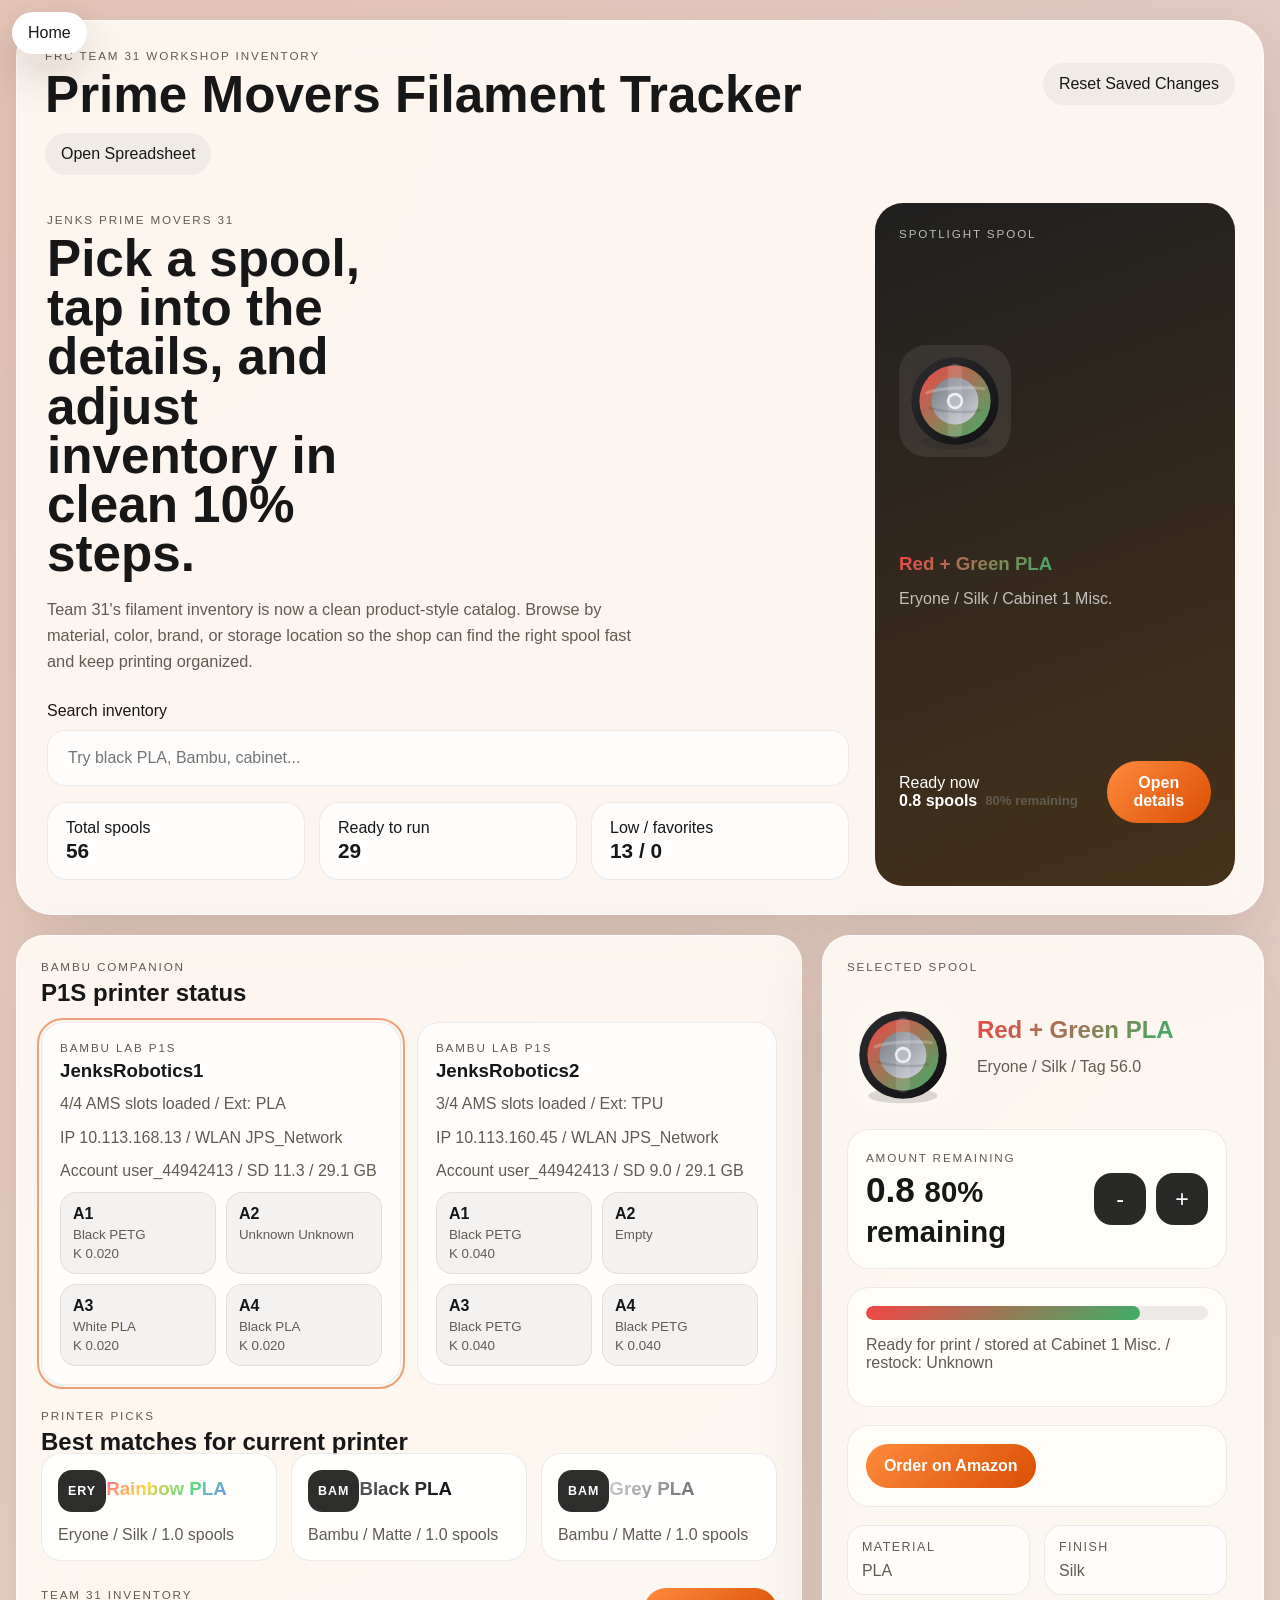
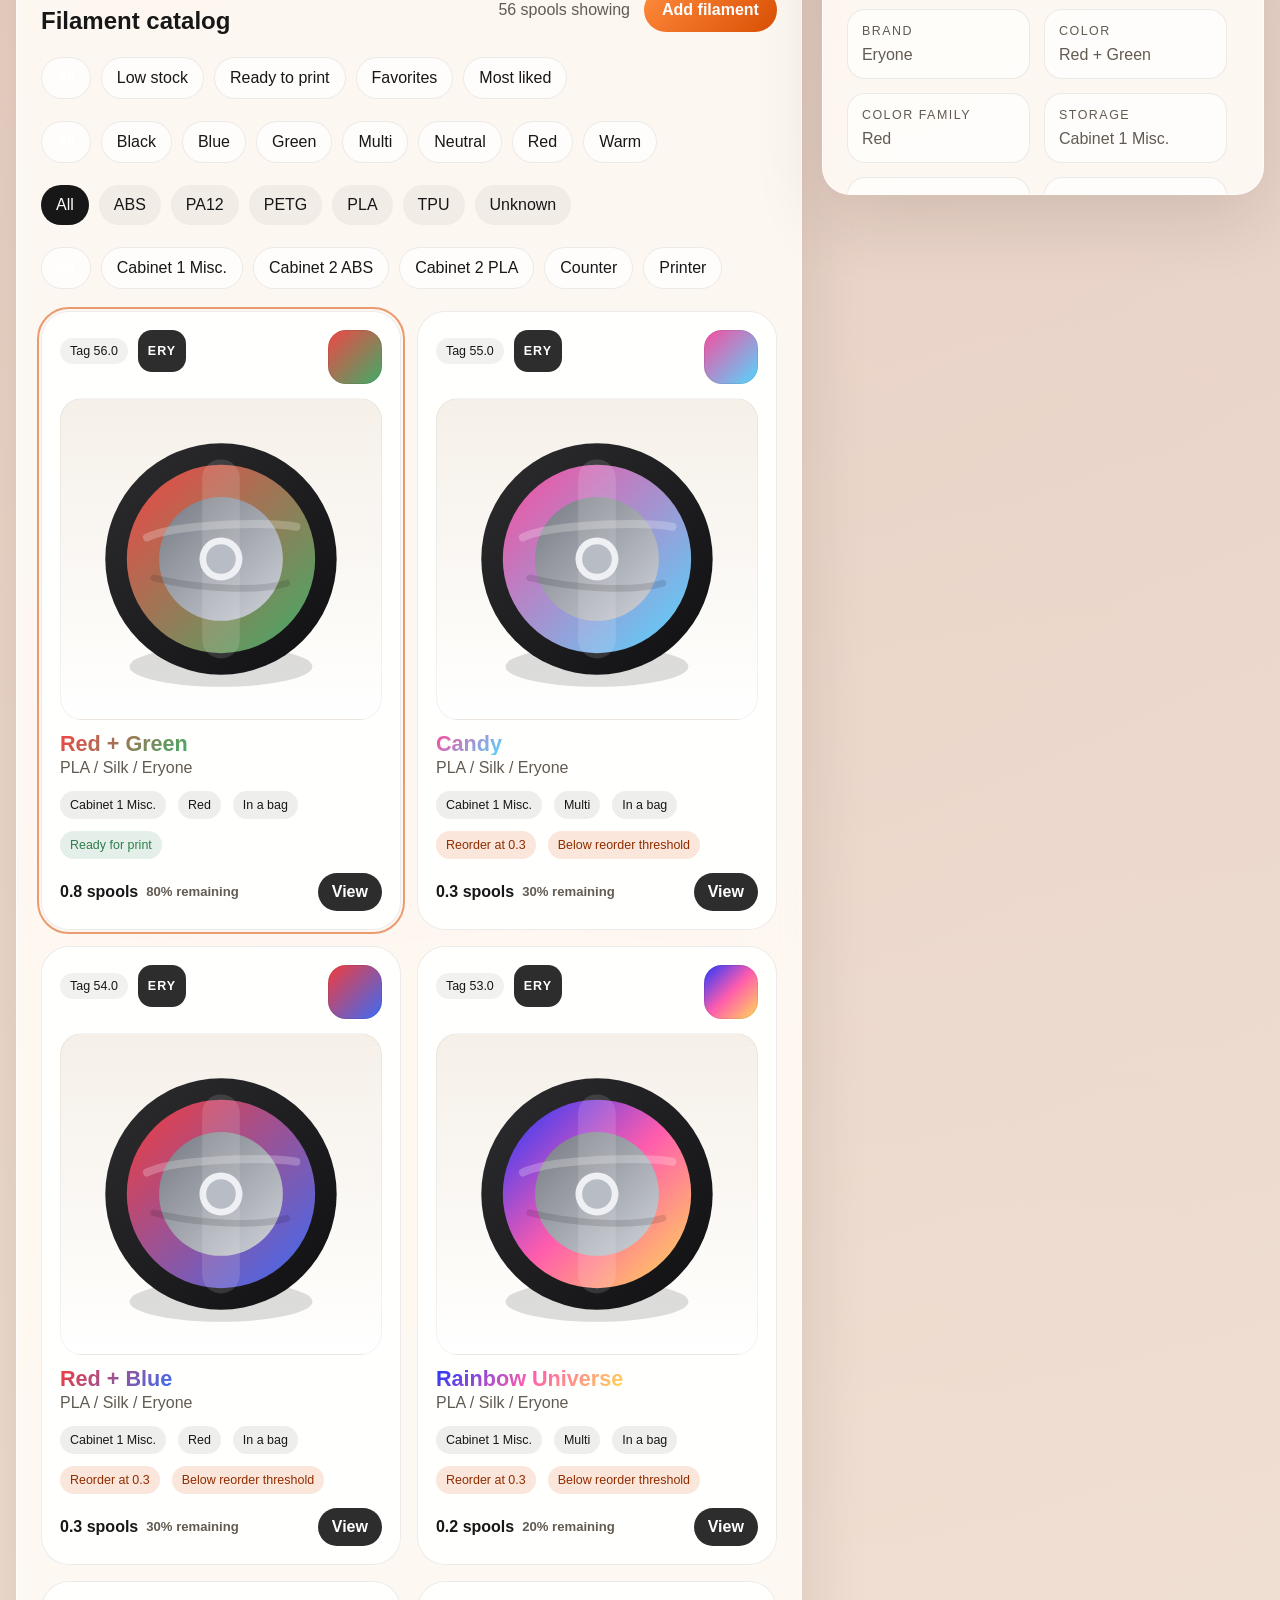
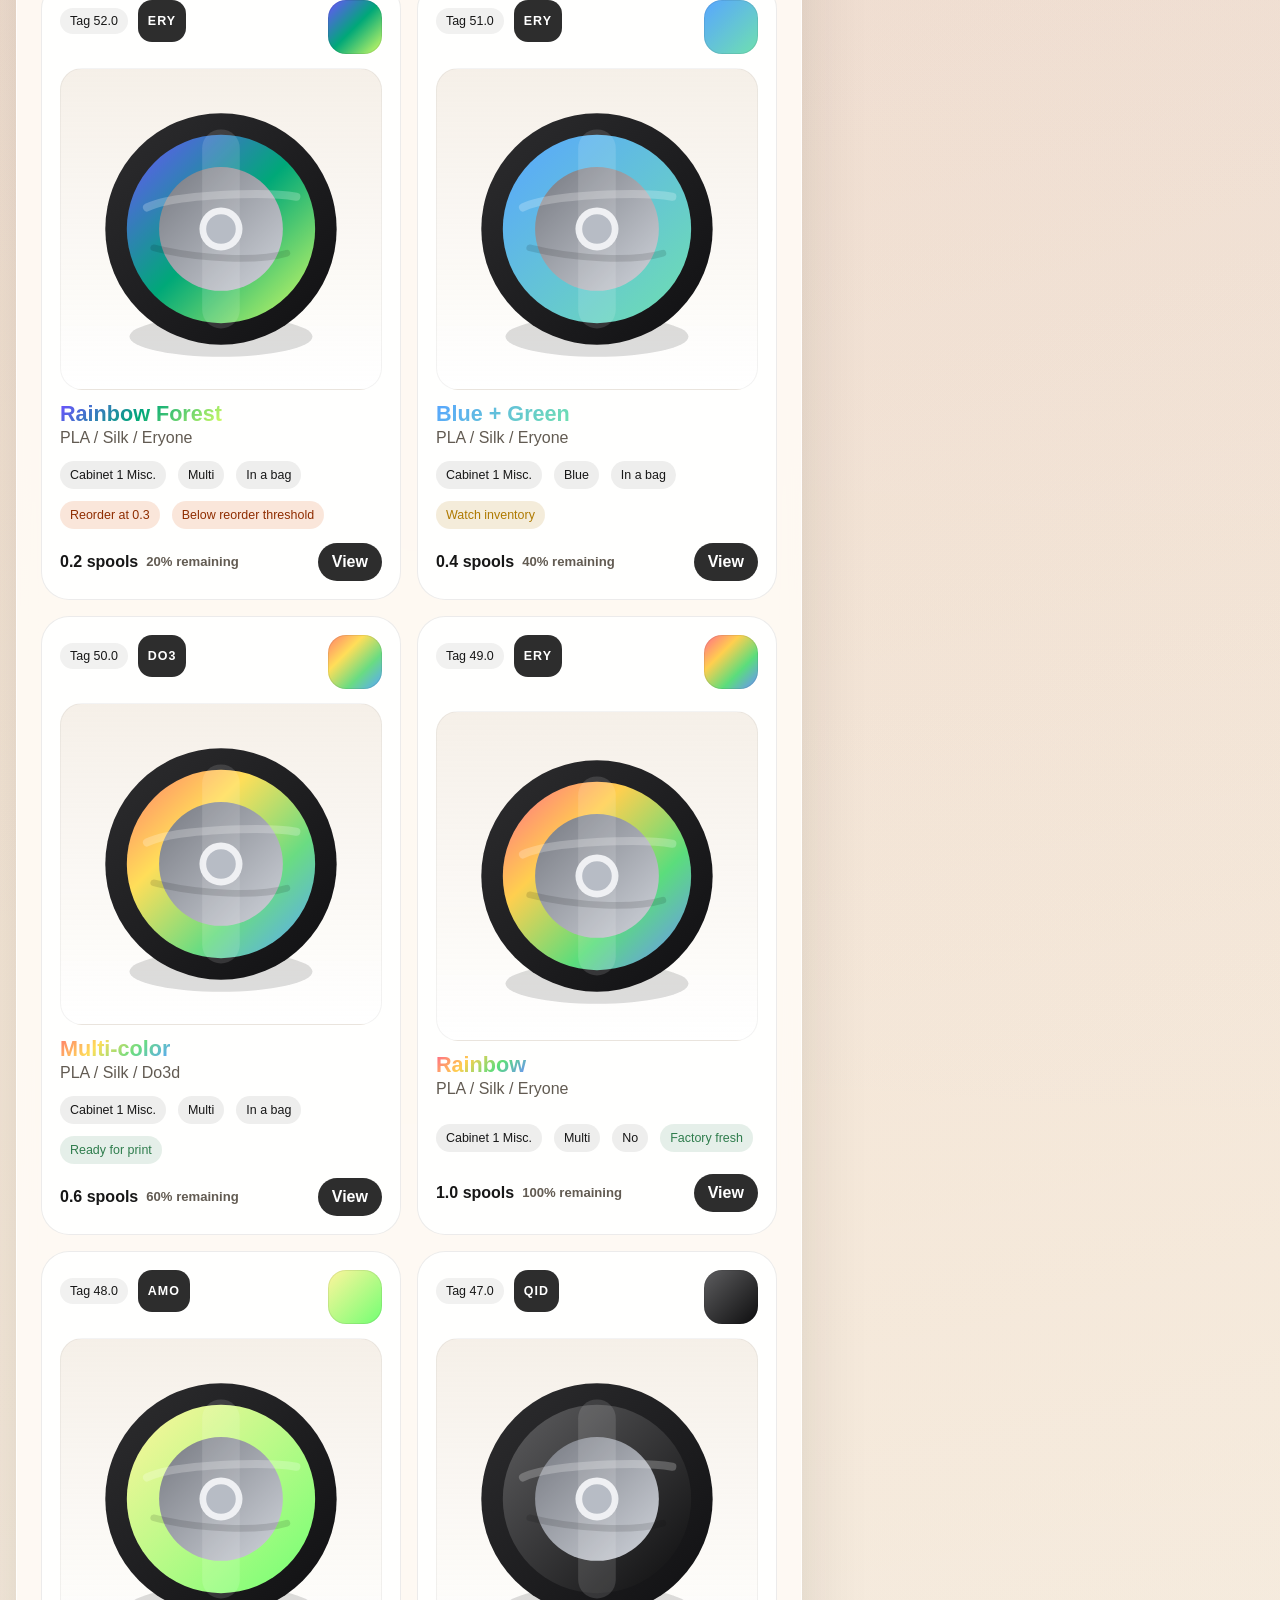
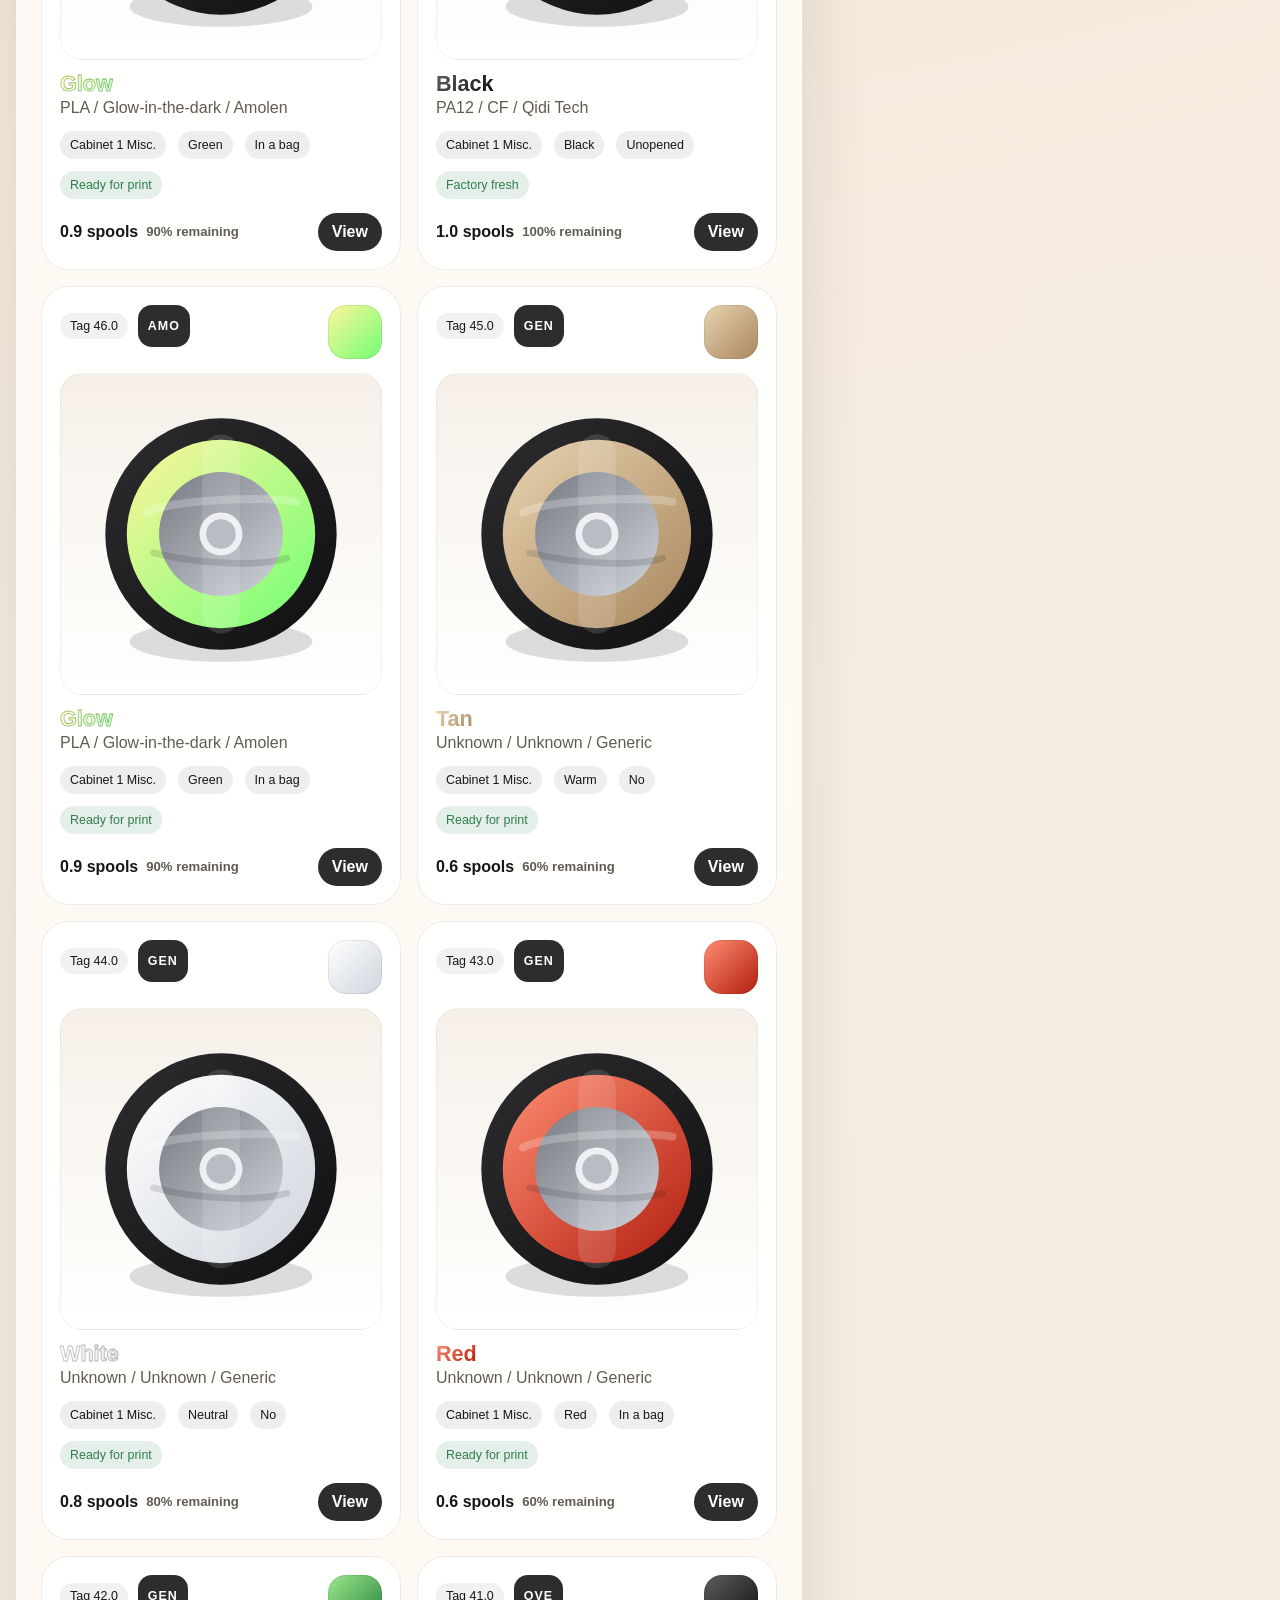
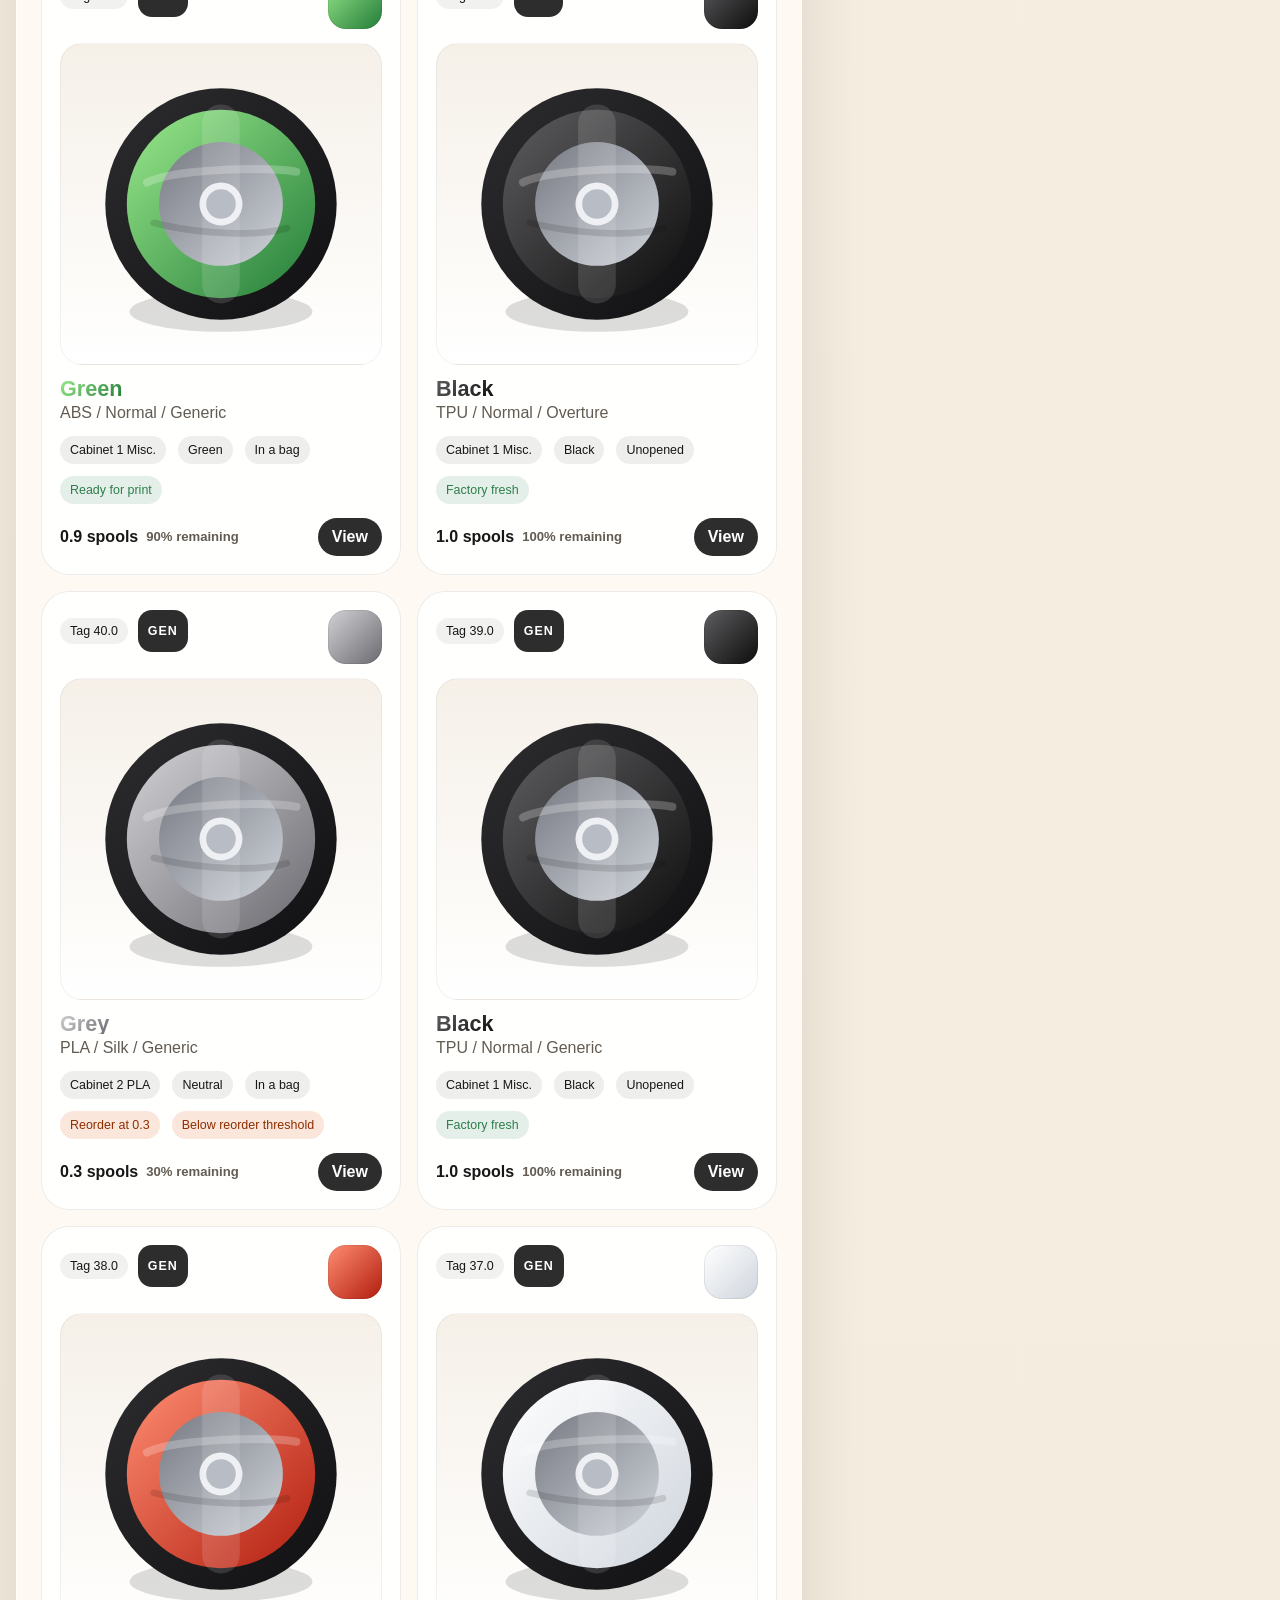
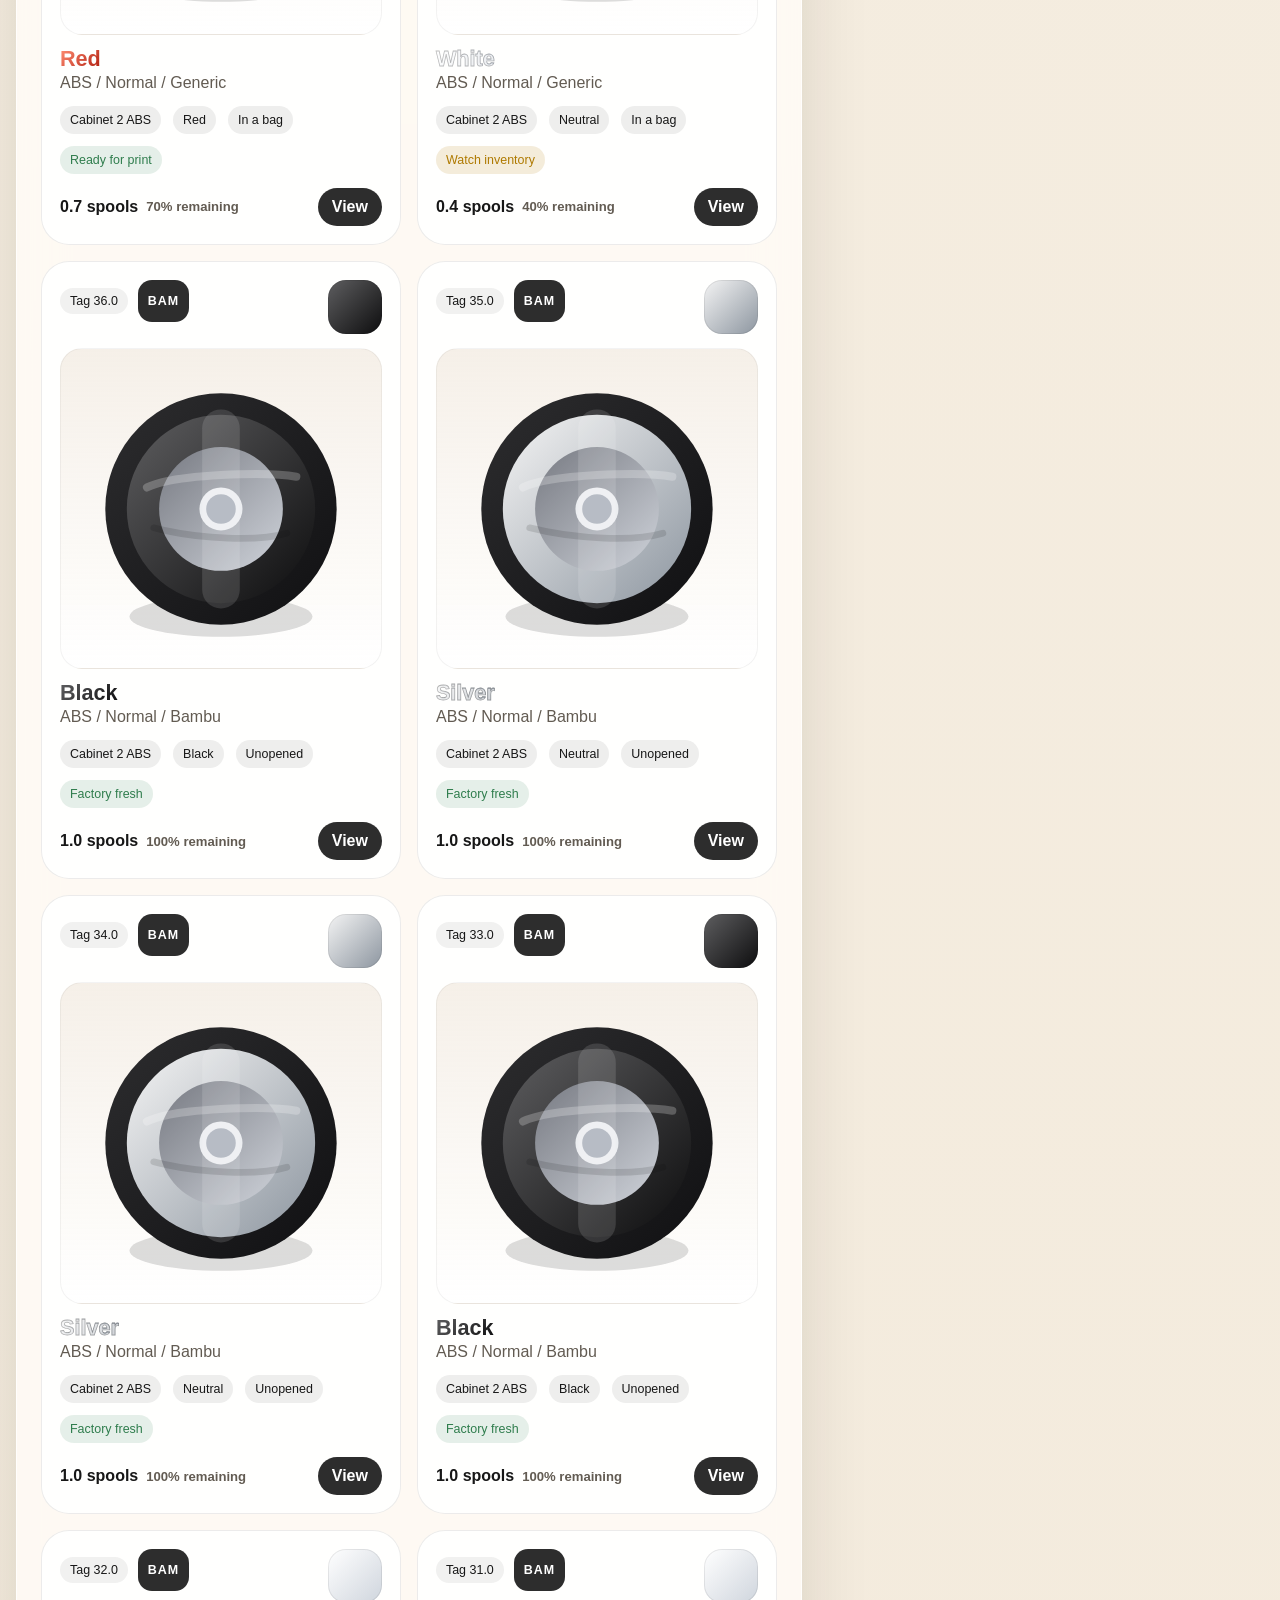
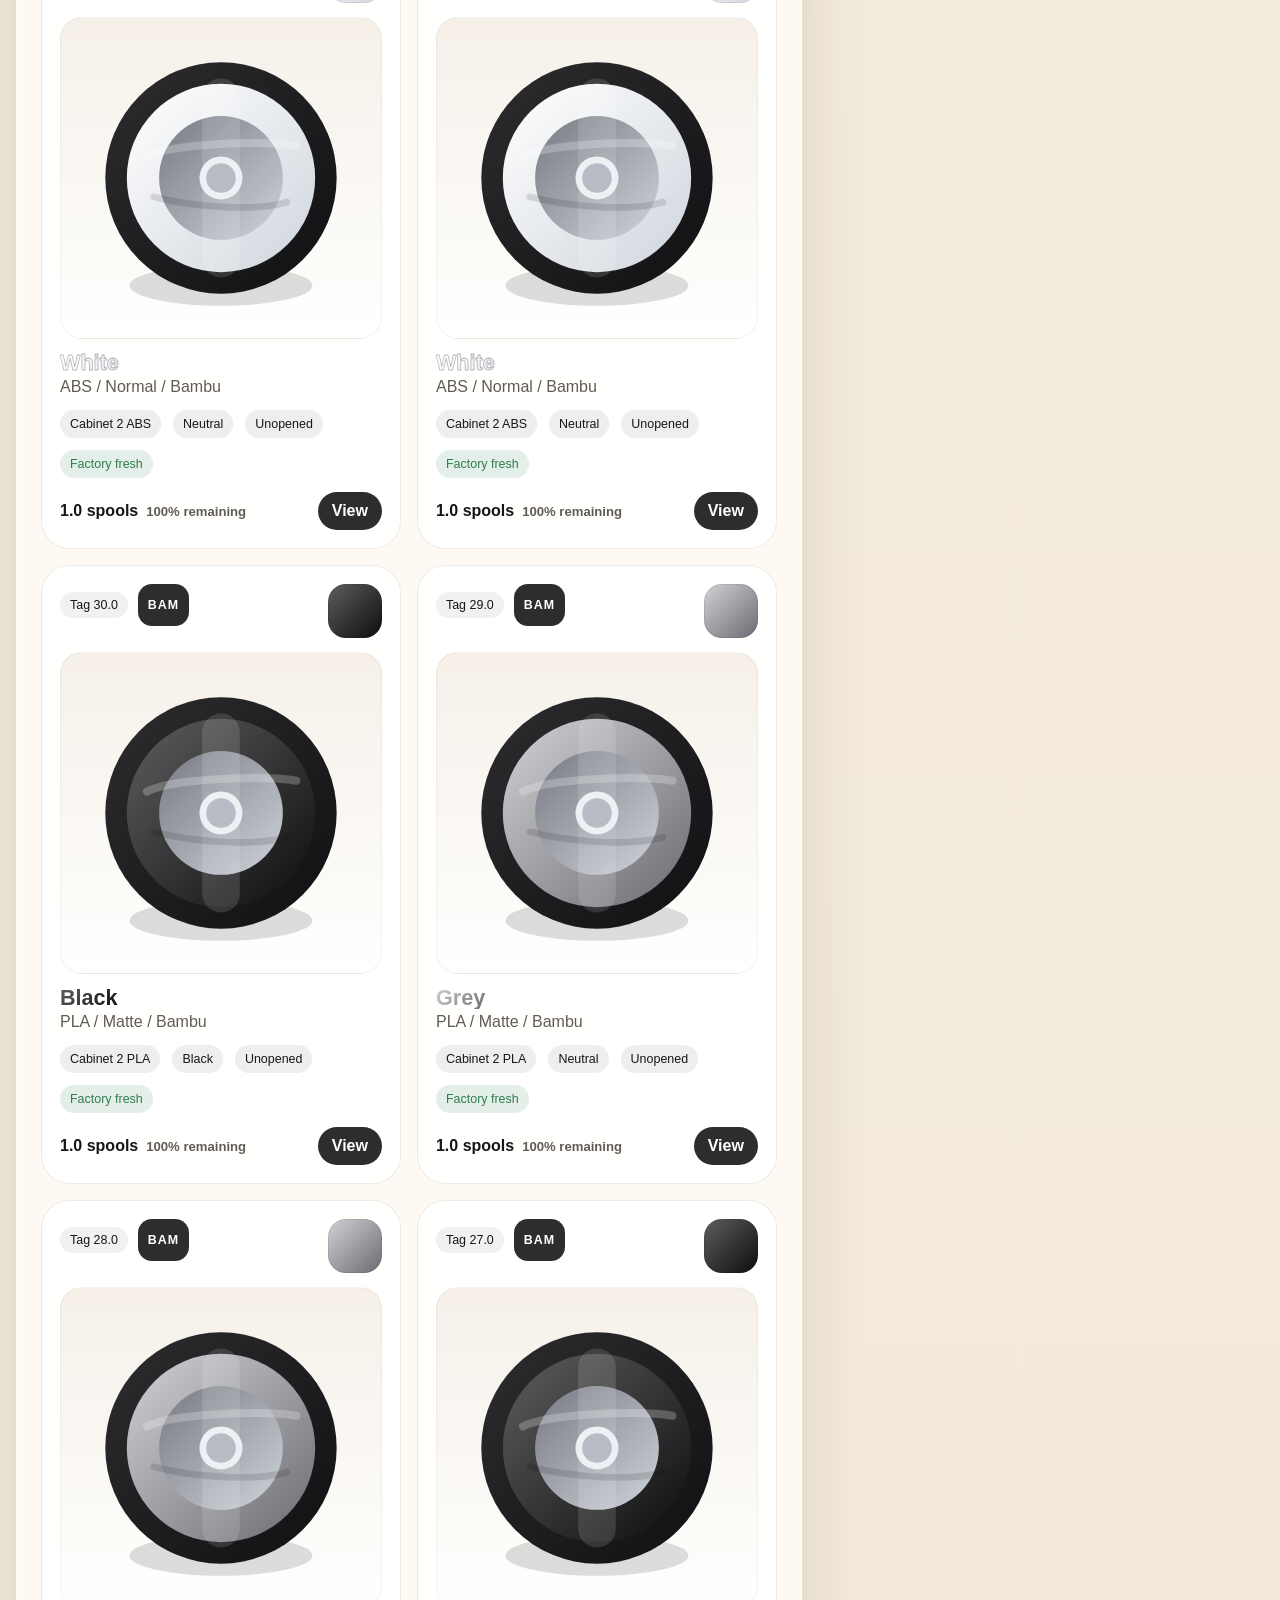
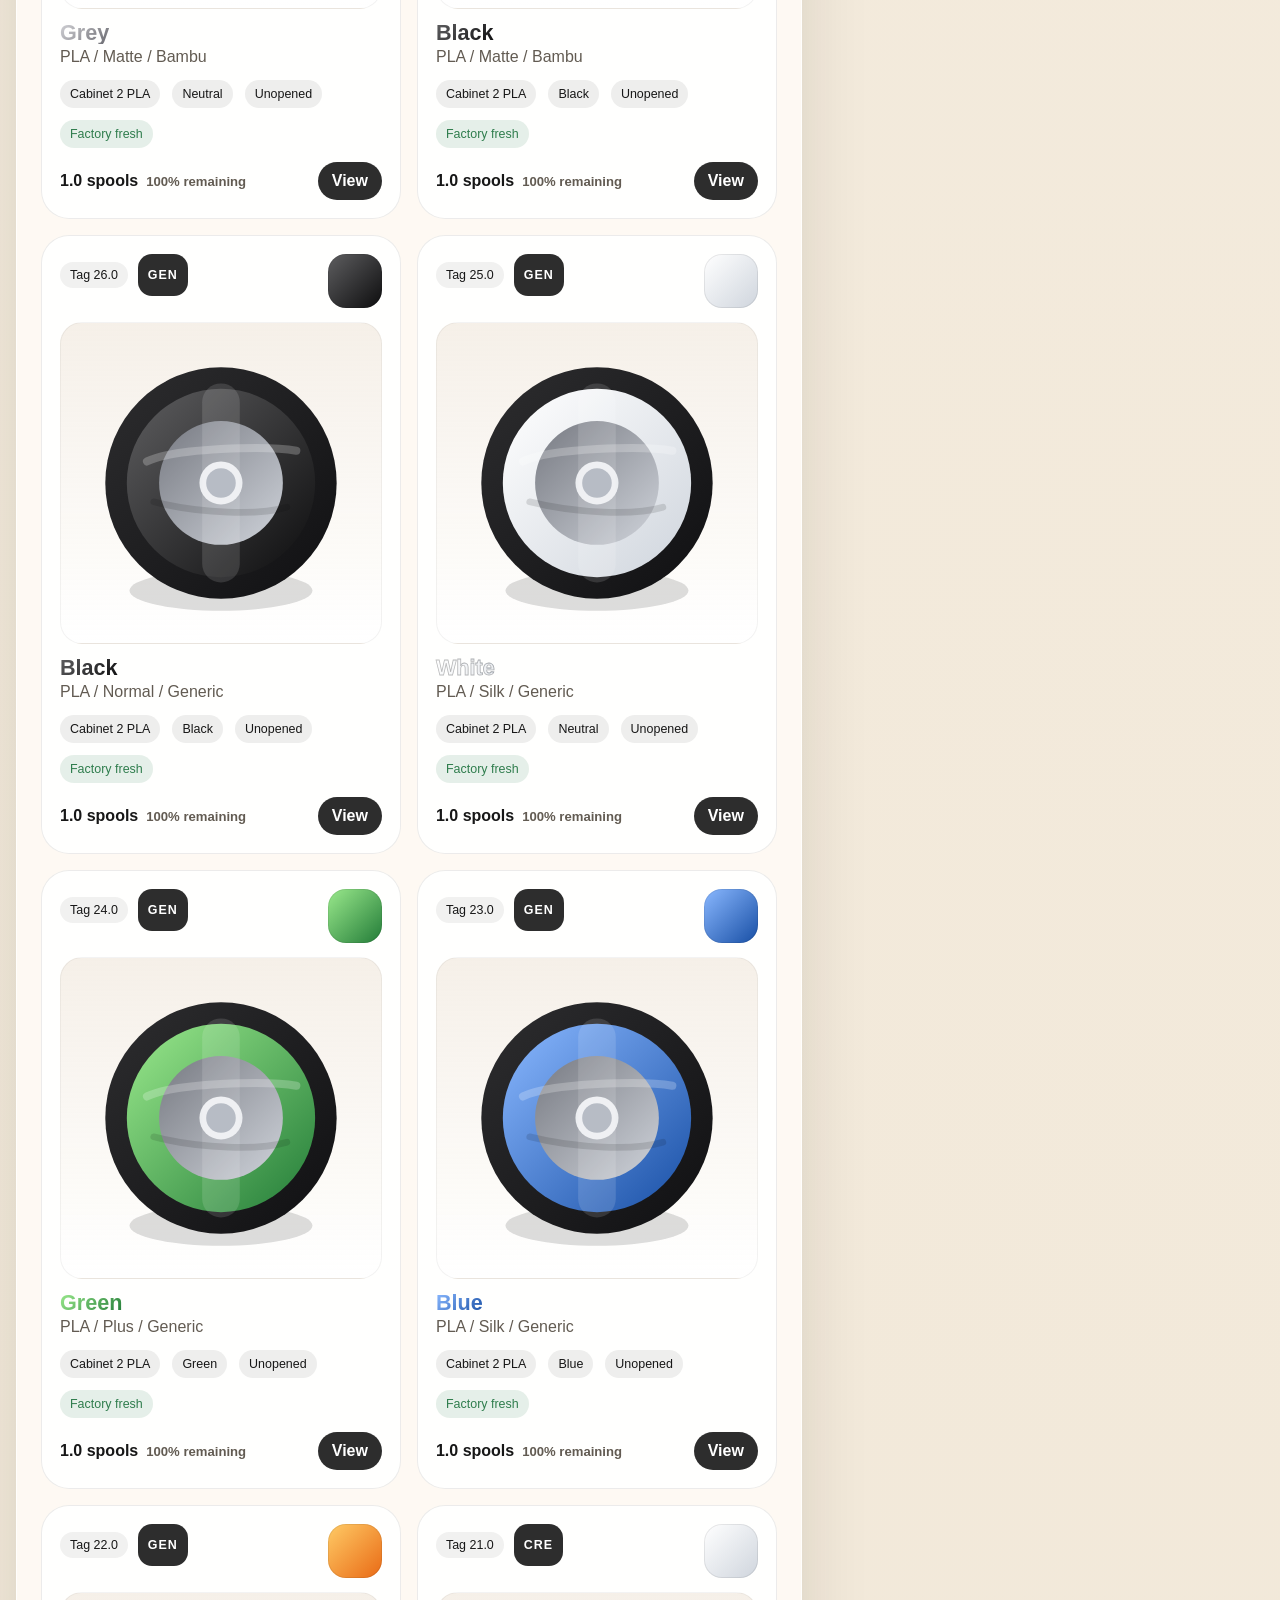
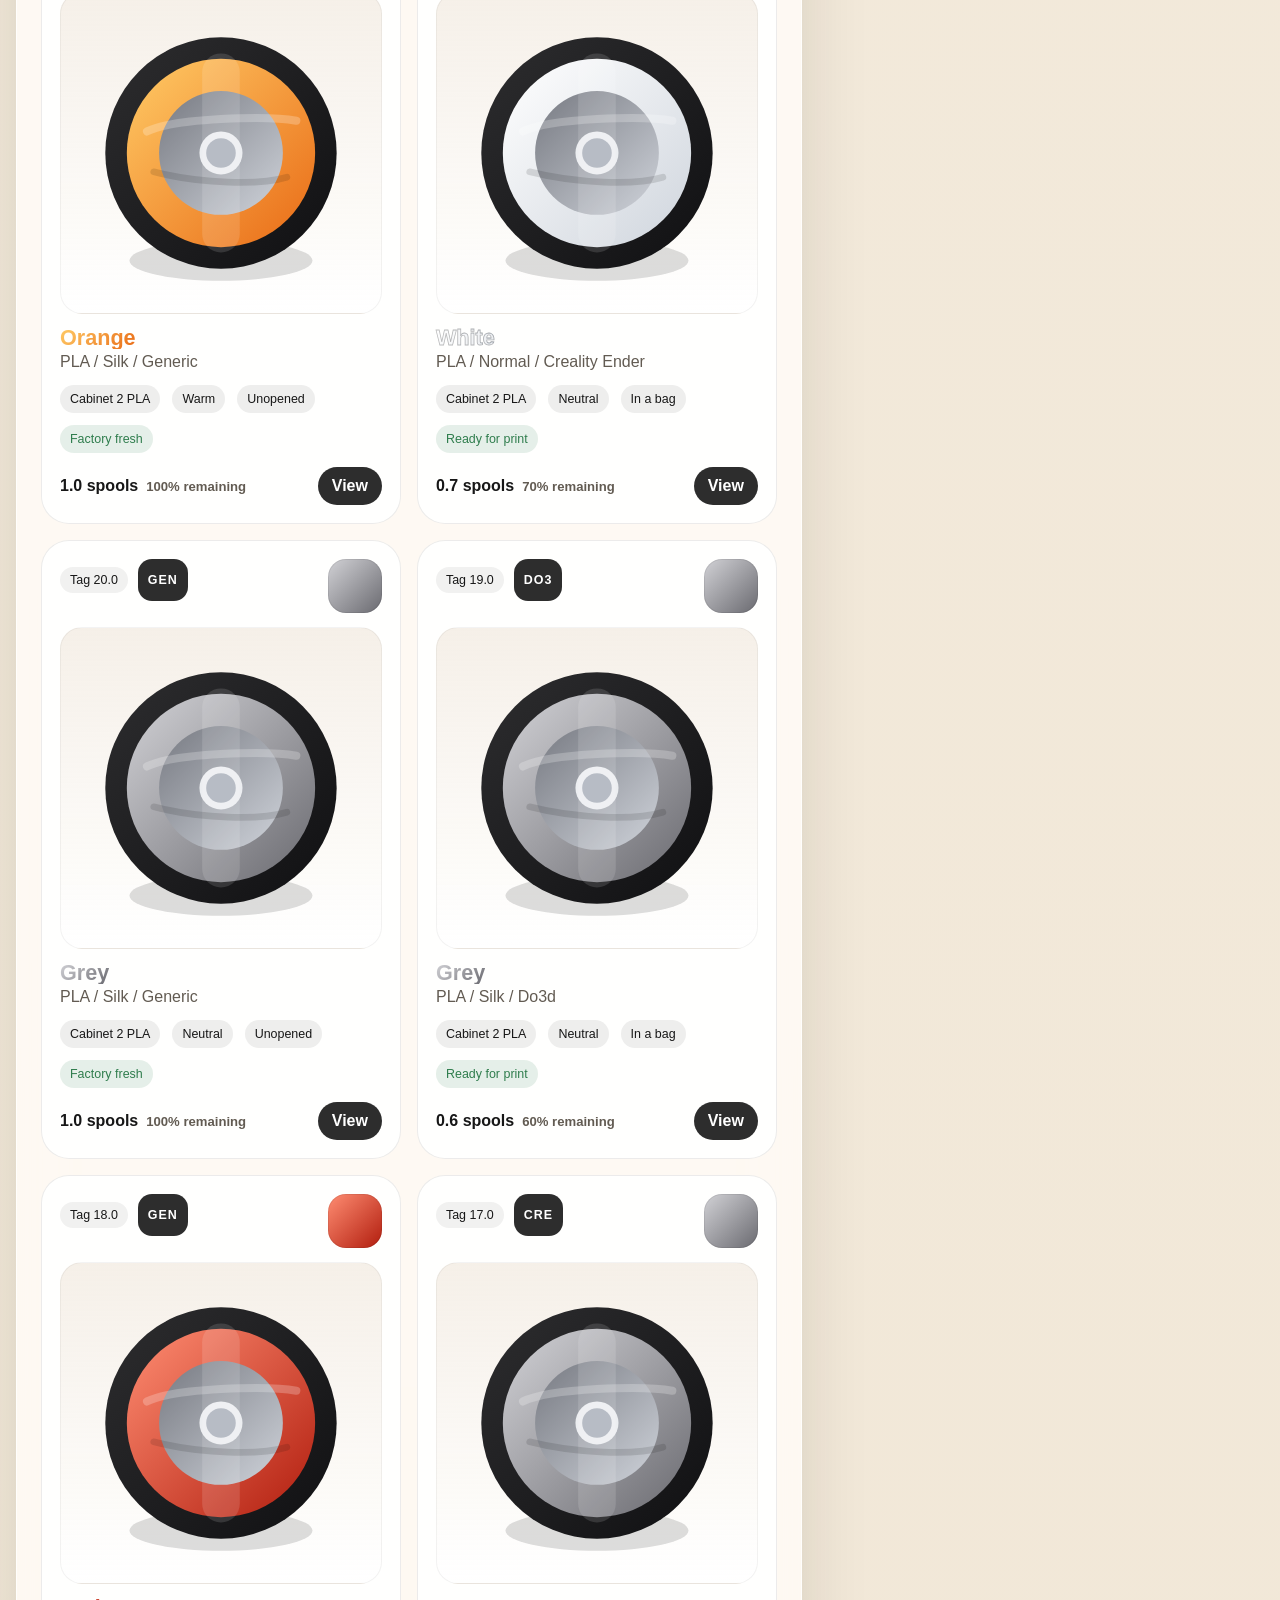
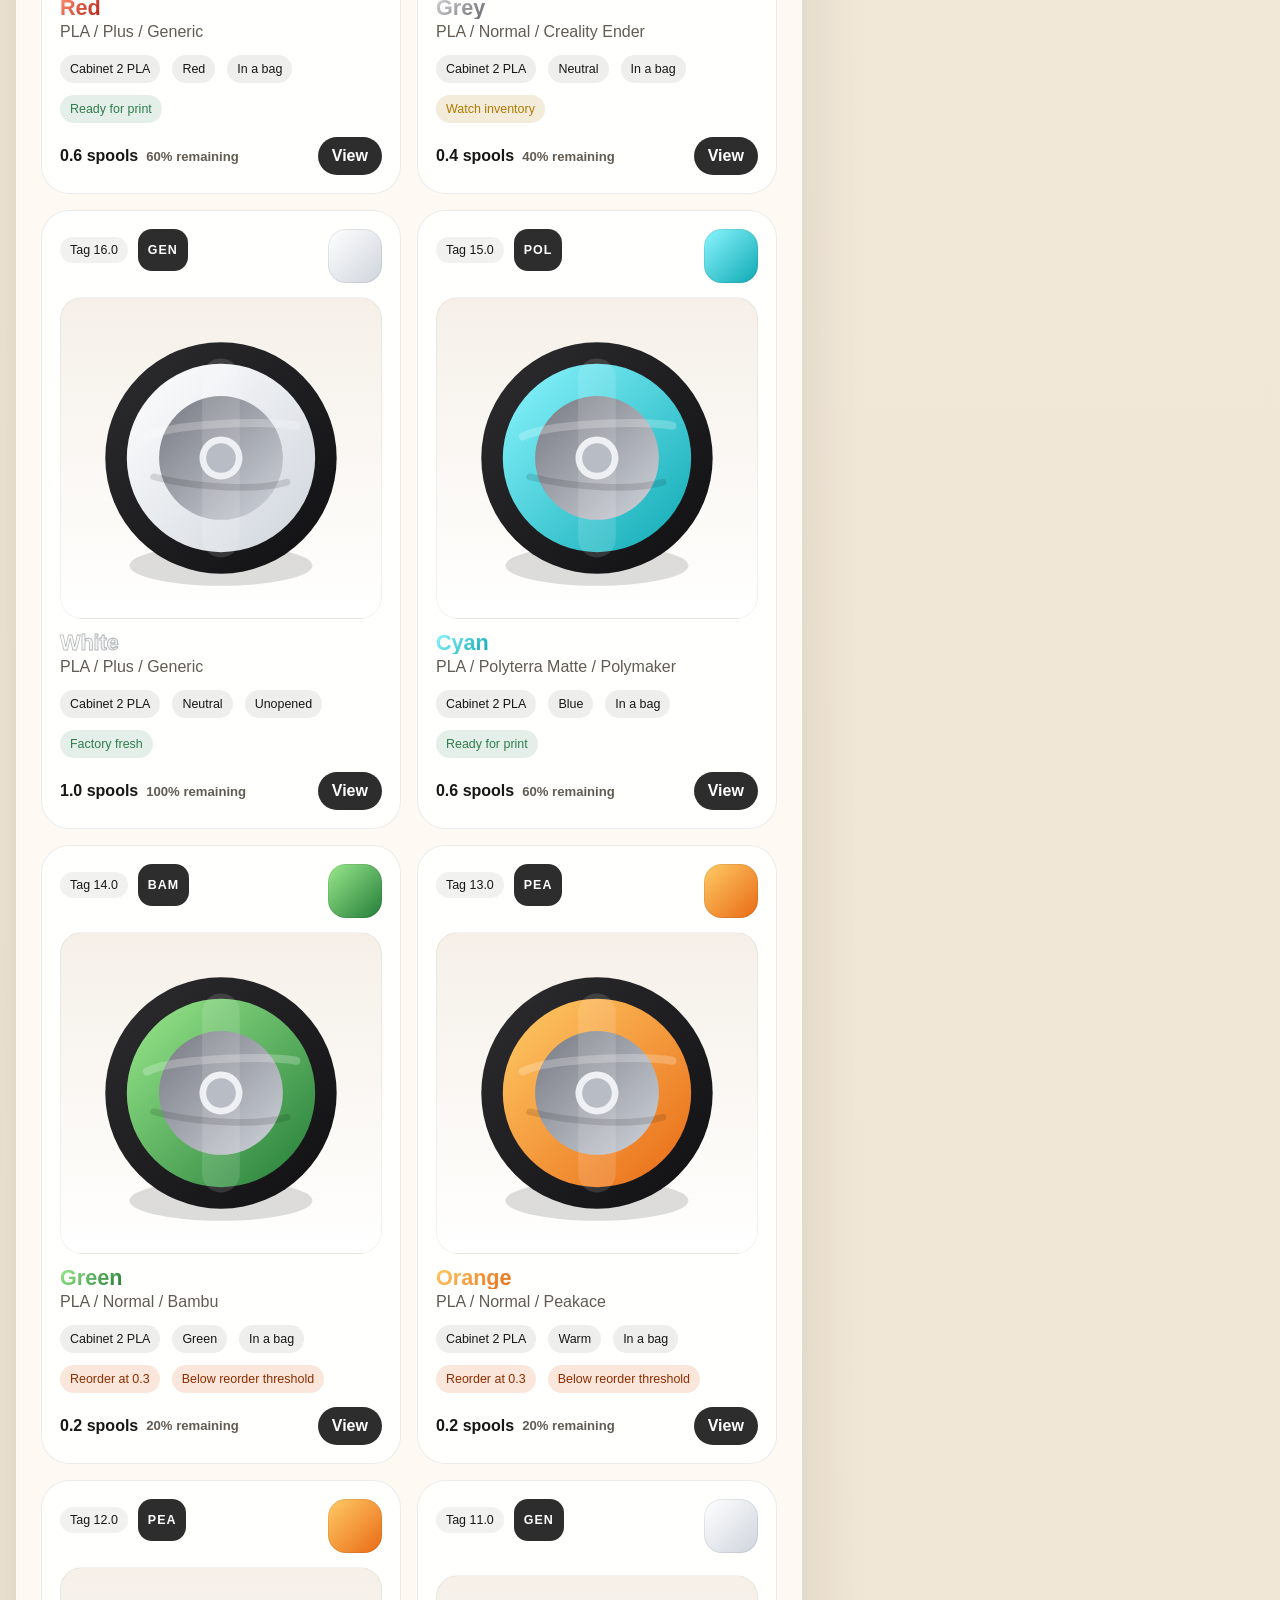
==== Filiment_Tracker/index.html @ d452f98e "Add files via upload" ====
<!DOCTYPE html>
<html lang="en">
<head>
  <meta charset="UTF-8">
  <meta name="viewport" content="width=device-width, initial-scale=1.0">
  <title>Filament Flow</title>
  <link rel="stylesheet" href="styles.css">
</head>
<body>
  <button class="ghost-button floating-home" id="home-button" type="button">Home</button>
  <div class="app-shell">
    <header class="hero">
      <nav class="topbar">
        <div class="topbar-brand">
          <div>
          <p class="eyebrow">FRC Team 31 Workshop Inventory</p>
          <h1>Prime Movers Filament Tracker</h1>
          </div>
        </div>
        <button class="ghost-button" id="reset-button" type="button">Reset Saved Changes</button>
      </nav>
      <div class="hero-links">
        <a class="ghost-button action-link" id="spreadsheet-link" href="#" target="_blank" rel="noreferrer">Open Spreadsheet</a>
      </div>
      <div class="hero-grid">
        <section class="hero-copy">
          <p class="hero-kicker">Jenks Prime Movers 31</p>
          <h2>Pick a spool, tap into the details, and adjust inventory in clean 10% steps.</h2>
          <p class="hero-text">Team 31's filament inventory is now a clean product-style catalog. Browse by material, color, brand, or storage location so the shop can find the right spool fast and keep printing organized.</p>
          <div class="search-panel">
            <label class="search-box" for="search-input">
              <span>Search inventory</span>
              <input id="search-input" type="search" placeholder="Try black PLA, Bambu, cabinet...">
            </label>
            <div class="search-suggestions" id="search-suggestions"></div>
            <div class="stat-strip" id="stat-strip"></div>
          </div>
        </section>
        <section class="featured-card" id="featured-card">
          <p class="featured-label">Spotlight spool</p>
          <div class="featured-art" id="featured-swatch"></div>
          <div>
            <h3 id="featured-name"></h3>
            <p id="featured-meta"></p>
          </div>
          <div class="featured-footer">
            <div>
              <span>Ready now</span>
              <strong id="featured-amount"></strong>
            </div>
            <button class="primary-button" id="jump-featured" type="button">Open details</button>
          </div>
        </section>
      </div>
    </header>
    <main class="dashboard">
      <section class="catalog-panel">
        <div class="bambu-panel">
          <div class="section-heading">
            <div>
              <p class="eyebrow">Bambu companion</p>
              <h2>P1S printer status</h2>
            </div>
          </div>
          <div class="printer-grid" id="printer-grid"></div>
        </div>
        <div class="match-panel">
          <div class="section-heading">
            <div>
              <p class="eyebrow">Printer picks</p>
              <h2>Best matches for current printer</h2>
            </div>
          </div>
          <div class="match-grid" id="match-grid"></div>
        </div>
        <div class="section-heading">
          <div>
            <p class="eyebrow">Team 31 inventory</p>
            <h2>Filament catalog</h2>
          </div>
          <div class="catalog-actions">
            <p id="results-copy"></p>
            <button class="primary-button" id="add-filament-button" type="button">Add filament</button>
          </div>
        </div>
        <div class="filter-row compact" id="mode-filters"></div>
        <div class="filter-row compact" id="family-filters"></div>
        <div class="filter-row" id="material-filters"></div>
        <div class="filter-row compact" id="location-filters"></div>
        <div class="inventory-grid" id="inventory-grid"></div>
      </section>
      <aside class="detail-panel" id="detail-panel">
        <p class="eyebrow">Selected spool</p>
        <div class="detail-hero">
          <div class="detail-art" id="detail-swatch"></div>
          <div>
            <h2 id="detail-title">Choose a filament</h2>
            <p id="detail-subtitle">Click any spool card to inspect it here.</p>
          </div>
        </div>
        <div class="amount-module">
          <div>
            <span class="mini-label">Amount remaining</span>
            <strong id="detail-amount">0.0</strong>
          </div>
          <div class="stepper">
            <button class="stepper-button" id="decrease-button" type="button" aria-label="Decrease amount">-</button>
            <button class="stepper-button" id="increase-button" type="button" aria-label="Increase amount">+</button>
          </div>
        </div>
        <div class="progress-shell">
          <div class="progress-bar"><span id="detail-progress"></span></div>
          <p id="detail-status"></p>
        </div>
        <div class="detail-actions">
          <a class="primary-button action-link" id="amazon-link" href="#" target="_blank" rel="noreferrer">Order on Amazon</a>
        </div>
        <dl class="detail-list" id="detail-list"></dl>
        <section class="printer-assignment-card">
          <p class="mini-label">Bambu auto sync</p>
          <h3>Automatic printer reading not connected</h3>
          <p class="inventory-subline">The current Bambu files you shared look like printer/profile bundles, not live AMS slot data. Once we have a real printer data source, this section can switch to automatic status.</p>
        </section>
        <section class="note-card">
          <p class="mini-label">Notes</p>
          <p id="detail-notes">No notes for this spool yet.</p>
        </section>
        <section class="printer-assignment-card">
          <div class="comments-head">
            <div>
              <p class="mini-label">Reorder settings</p>
              <h3>Threshold and reactions</h3>
            </div>
          </div>
          <form class="comment-form" id="threshold-form">
            <label>
              <span>Reorder threshold</span>
              <input id="threshold-input" type="number" min="0" max="5" step="0.1" value="0.3">
            </label>
            <button class="primary-button" type="submit">Save threshold</button>
          </form>
          <div class="reaction-row">
            <button class="reaction-button" id="like-button" type="button">Heart <span id="like-count">0</span></button>
            <button class="reaction-button" id="favorite-button" type="button">Favorite <span id="favorite-count">0</span></button>
          </div>
        </section>
        <section class="comments-card">
          <div class="comments-head">
            <div>
              <p class="mini-label">Shared comments</p>
              <h3>Team notes</h3>
            </div>
            <p class="comments-status" id="comments-status">Local-only mode</p>
          </div>
          <div class="quick-comment-row" id="quick-comment-row">
            <button class="filter-pill" type="button" data-quick-comment="Prints great">Prints great</button>
            <button class="filter-pill" type="button" data-quick-comment="Low stock">Low stock</button>
            <button class="filter-pill" type="button" data-quick-comment="Needs drying">Needs drying</button>
            <button class="filter-pill" type="button" data-quick-comment="Good for prototypes">Good for prototypes</button>
          </div>
          <form class="comment-form" id="comment-form">
            <label>
              <span>Name (optional)</span>
              <input id="comment-name" type="text" maxlength="40" placeholder="Leave blank for Anonymous">
            </label>
            <label>
              <span>Comment</span>
              <textarea id="comment-text" rows="4" maxlength="500" placeholder="Add a note about print quality, storage, or reorder ideas..."></textarea>
            </label>
            <button class="primary-button" type="submit">Post comment</button>
          </form>
          <div class="comment-list" id="comment-list"></div>
        </section>
      </aside>
    </main>
  </div>

  <dialog class="modal" id="add-filament-modal">
    <form class="modal-card" id="add-filament-form" method="dialog">
      <div class="modal-head">
        <div>
          <p class="eyebrow">Create spool</p>
          <h2>Add filament</h2>
        </div>
        <button class="ghost-button" id="close-add-filament" type="button">Close</button>
      </div>
      <div class="modal-grid">
        <label><span>Tag</span><input id="new-tag" type="text" required placeholder="57.0"></label>
        <label><span>Material</span><input id="new-material" type="text" required placeholder="PLA"></label>
        <label><span>Finish</span><input id="new-finish" type="text" required placeholder="Silk"></label>
        <label><span>Brand</span><input id="new-brand" type="text" required placeholder="Bambu"></label>
        <label><span>Color</span><input id="new-color" type="text" required placeholder="Blue"></label>
        <label><span>Amount</span><input id="new-amount" type="number" min="0" max="5" step="0.1" required value="1.0"></label>
        <label><span>Reorder threshold</span><input id="new-threshold" type="number" min="0" max="5" step="0.1" value="0.3"></label>
        <label><span>Storage</span><input id="new-location" type="text" required placeholder="Cabinet 2 PLA"></label>
        <label><span>Seal status</span><input id="new-sealed" type="text" required placeholder="Unopened"></label>
        <label><span>Order again</span><input id="new-restock" type="text" placeholder="Unknown"></label>
        <label class="full-span"><span>Notes</span><textarea id="new-notes" rows="4" placeholder="Optional notes..."></textarea></label>
      </div>
      <div class="modal-actions">
        <button class="primary-button" type="submit">Save filament</button>
      </div>
    </form>
  </dialog>

  <script src="config.js"></script>
  <script src="inventory.js"></script>
  <script src="app.js"></script>
</body>
</html>
---- Filiment_Tracker/styles.css ----
:root {
  --bg: #f3ede1;
  --panel: rgba(255, 251, 245, 0.9);
  --panel-strong: #fffdf8;
  --ink: #171717;
  --muted: #625b52;
  --line: rgba(23, 23, 23, 0.08);
  --shadow: 0 24px 70px rgba(33, 23, 12, 0.12);
  --accent: #d94f04;
  --accent-deep: #8f2d00;
  --green: #2f7d4d;
  --gold: #af7a00;
  --radius-xl: 28px;
  --radius-lg: 22px;
  --radius-sm: 999px;
}
* { box-sizing: border-box; }
html { scroll-behavior: smooth; }
body {
  margin: 0;
  min-height: 100vh;
  font-family: "Segoe UI", "Aptos", sans-serif;
  color: var(--ink);
  background:
    radial-gradient(circle at top left, rgba(217, 79, 4, 0.22), transparent 28%),
    radial-gradient(circle at top right, rgba(97, 125, 255, 0.12), transparent 22%),
    linear-gradient(180deg, #f8f2e8 0%, #efe4d2 100%);
}
button, input { font: inherit; }
.app-shell { width: min(1440px, calc(100% - 32px)); margin: 20px auto; }
.hero, .catalog-panel, .detail-panel {
  backdrop-filter: blur(24px);
  background: var(--panel);
  border: 1px solid rgba(255, 255, 255, 0.7);
  box-shadow: var(--shadow);
}
.hero { padding: 28px; border-radius: 36px; }
.hero-links {
  margin-top: 14px;
  display: flex;
  justify-content: flex-start;
}
.topbar, .hero-grid, .section-heading, .amount-module, .featured-footer {
  display: flex;
  align-items: center;
  justify-content: space-between;
  gap: 20px;
}
.topbar-brand {
  display: flex;
  align-items: center;
  gap: 14px;
}
.floating-home {
  position: fixed;
  top: 12px;
  left: 12px;
  z-index: 50;
  padding: 12px 16px;
  border-radius: 18px;
  background: #ffffff;
  border: 1px solid rgba(23, 23, 23, 0.08);
  box-shadow: 0 18px 45px rgba(33, 23, 12, 0.18);
}
.ghost-button.floating-home {
  background: #ffffff;
}
.catalog-actions {
  display: flex;
  align-items: center;
  gap: 14px;
}
.eyebrow, .hero-kicker, .featured-label, .mini-label {
  text-transform: uppercase;
  letter-spacing: 0.16em;
  font-size: 0.73rem;
  color: var(--muted);
  margin: 0 0 8px;
}
h1, h2, h3 {
  font-family: "Bahnschrift", "Trebuchet MS", sans-serif;
  margin: 0;
  line-height: 0.96;
}
.filament-name {
  display: inline-block;
  background: var(--name-gradient, linear-gradient(135deg, #222, #555));
  -webkit-background-clip: text;
  background-clip: text;
  color: transparent;
  -webkit-text-fill-color: transparent;
  text-shadow: var(--name-shadow, none);
  -webkit-text-stroke: var(--name-stroke, 0 transparent);
}
h1 { font-size: clamp(2.3rem, 4vw, 4.4rem); }
.hero-grid { align-items: stretch; margin-top: 28px; }
.hero-copy, .featured-card, .catalog-panel, .detail-panel, .inventory-card, .note-card { border-radius: var(--radius-xl); }
.hero-copy { flex: 1.3; padding: 10px 6px 6px 2px; }
.hero-copy h2 { font-size: clamp(2rem, 4vw, 4.2rem); max-width: 12ch; }
.hero-text, #results-copy, .inventory-subline, .detail-list dd, #detail-notes, #detail-subtitle, #detail-status, #featured-meta { color: var(--muted); }
.hero-text { max-width: 65ch; margin: 18px 0 0; font-size: 1.02rem; line-height: 1.6; }
.featured-card {
  width: min(360px, 100%);
  background: linear-gradient(160deg, rgba(23, 23, 23, 0.96), rgba(59, 37, 12, 0.94));
  color: #fff;
  padding: 24px;
  display: grid;
  gap: 18px;
}
.featured-card .featured-label, .featured-card #featured-meta { color: rgba(255, 255, 255, 0.7); }
.spool-illustration, .featured-art, .detail-art, .color-badge { position: relative; overflow: hidden; }
.featured-art, .detail-art {
  width: 112px;
  height: 112px;
  border-radius: 28px;
  display: grid;
  place-items: center;
  background: rgba(255,255,255,0.08);
}
.spool-illustration {
  display: block;
  width: 100%;
  height: auto;
}
.primary-button, .ghost-button, .filter-pill, .card-action, .stepper-button {
  border: 0;
  cursor: pointer;
  transition: transform 180ms ease, opacity 180ms ease, background 180ms ease;
}
.primary-button:hover, .ghost-button:hover, .filter-pill:hover, .card-action:hover, .stepper-button:hover, .inventory-card:hover { transform: translateY(-2px); }
.primary-button {
  border-radius: var(--radius-sm);
  padding: 13px 18px;
  background: linear-gradient(135deg, #ff8b3d, var(--accent));
  color: #fff;
  font-weight: 700;
}
.ghost-button {
  border-radius: var(--radius-sm);
  padding: 12px 16px;
  background: rgba(23, 23, 23, 0.05);
  color: var(--ink);
}
.search-panel { margin-top: 28px; display: grid; gap: 16px; }
.search-box { display: grid; gap: 10px; }
.search-suggestions {
  display: flex;
  gap: 12px;
  flex-wrap: nowrap;
  overflow-x: auto;
  padding-bottom: 4px;
}
.search-suggestions:empty {
  display: none;
}
.search-suggestion {
  min-width: 0;
  flex: 1 1 0;
  display: flex;
  align-items: center;
  gap: 10px;
  padding: 10px 12px;
  border-radius: 18px;
  border: 1px solid var(--line);
  background: rgba(255, 255, 255, 0.78);
  color: var(--ink);
  text-align: left;
}
.search-suggestion strong,
.search-suggestion small {
  display: block;
  min-width: 0;
  white-space: nowrap;
  overflow: hidden;
  text-overflow: ellipsis;
}
.search-suggestion small {
  color: var(--muted);
}
.search-mini-art {
  width: 42px;
  height: 42px;
  flex-shrink: 0;
  display: grid;
  place-items: center;
}
.search-box input {
  width: 100%;
  padding: 18px 20px;
  border-radius: 18px;
  border: 1px solid var(--line);
  background: rgba(255, 255, 255, 0.78);
  outline: none;
}
.search-box input:focus {
  border-color: rgba(217, 79, 4, 0.55);
  box-shadow: 0 0 0 4px rgba(217, 79, 4, 0.12);
}
.stat-strip { display: grid; grid-template-columns: repeat(3, minmax(0, 1fr)); gap: 14px; }
.stat-card {
  background: rgba(255, 255, 255, 0.72);
  padding: 16px 18px;
  border-radius: 20px;
  border: 1px solid var(--line);
}
.stat-card strong {
  display: block;
  font-size: 1.3rem;
  font-family: "Bahnschrift", "Trebuchet MS", sans-serif;
  margin-top: 2px;
}
.dashboard {
  margin-top: 20px;
  display: grid;
  grid-template-columns: minmax(0, 1.6fr) minmax(320px, 0.9fr);
  gap: 20px;
  align-items: start;
}
.catalog-panel, .detail-panel { padding: 24px; }
.bambu-panel {
  margin-bottom: 24px;
}
.match-panel {
  margin-bottom: 24px;
}
.bambu-panel .section-heading {
  margin-bottom: 18px;
}
.match-grid {
  display: grid;
  grid-template-columns: repeat(auto-fit, minmax(220px, 1fr));
  gap: 14px;
}
.match-card {
  padding: 16px;
  border-radius: 20px;
  border: 1px solid var(--line);
  background: rgba(255,255,255,0.84);
}
.match-card .brand-logo {
  margin-bottom: 10px;
}
.printer-grid {
  display: grid;
  grid-template-columns: repeat(auto-fit, minmax(260px, 1fr));
  gap: 16px;
}
.printer-card,
.printer-assignment-card {
  padding: 18px;
  border: 1px solid var(--line);
  background: rgba(255, 255, 255, 0.82);
  border-radius: var(--radius-lg);
}
.printer-card.active-printer {
  outline: 2px solid rgba(217, 79, 4, 0.5);
  outline-offset: 2px;
}
.brand-logo {
  display: inline-flex;
  align-items: center;
  justify-content: center;
  min-width: 42px;
  height: 42px;
  padding: 0 10px;
  border-radius: 14px;
  background: rgba(23, 23, 23, 0.9);
  color: #fff;
  font-size: 0.78rem;
  font-weight: 700;
  letter-spacing: 0.08em;
}
.printer-card h3 {
  margin-bottom: 12px;
}
.printer-meta {
  color: var(--muted);
  margin: 0 0 10px;
  line-height: 1.45;
}
.slot-grid {
  display: grid;
  grid-template-columns: repeat(2, minmax(0, 1fr));
  gap: 10px;
}
.slot-chip {
  padding: 12px;
  border-radius: 16px;
  background: rgba(23, 23, 23, 0.05);
  border: 1px solid var(--line);
}
.slot-chip strong,
.slot-chip small {
  display: block;
}
.slot-chip small {
  color: var(--muted);
  margin-top: 4px;
}
.filter-row { display: flex; flex-wrap: wrap; gap: 10px; margin: 22px 0 0; }
.filter-pill {
  border-radius: var(--radius-sm);
  padding: 11px 15px;
  background: rgba(23, 23, 23, 0.05);
  color: var(--ink);
}
.filter-pill.active { background: var(--ink); color: #fff; }
.filter-row.compact .filter-pill { background: rgba(255, 255, 255, 0.75); border: 1px solid var(--line); }
.inventory-grid {
  margin-top: 22px;
  display: grid;
  grid-template-columns: repeat(auto-fit, minmax(245px, 1fr));
  gap: 16px;
}
.inventory-card {
  position: relative;
  padding: 18px;
  border: 1px solid var(--line);
  background: rgba(255, 255, 255, 0.88);
  display: grid;
  gap: 14px;
}
.inventory-card.add-card {
  border-style: dashed;
  place-items: center;
  text-align: center;
  min-height: 100%;
  cursor: pointer;
}
.add-card .plus-icon {
  width: 72px;
  height: 72px;
  border-radius: 24px;
  display: grid;
  place-items: center;
  background: linear-gradient(135deg, #ffb36d, #ff7a21);
  color: #fff;
  font-size: 2rem;
  font-weight: 700;
}
.card-visual {
  min-height: 122px;
  border-radius: 22px;
  background: linear-gradient(180deg, rgba(245, 239, 231, 0.95), rgba(255, 255, 255, 0.7));
  border: 1px solid rgba(23, 23, 23, 0.05);
  display: grid;
  place-items: center;
  padding: 12px;
}
.inventory-card.active { outline: 2px solid rgba(217, 79, 4, 0.55); outline-offset: 2px; }
.card-topline, .card-tags, .card-footer {
  display: flex;
  align-items: center;
  justify-content: space-between;
  gap: 12px;
}
.card-topline {
  align-items: flex-start;
}
.card-brandline {
  display: flex;
  align-items: center;
  gap: 10px;
}
.color-badge {
  width: 54px;
  height: 54px;
  border-radius: 18px;
  box-shadow: inset 0 0 0 1px rgba(0,0,0,0.08);
  flex-shrink: 0;
}
.card-id, .badge, .chip { border-radius: var(--radius-sm); font-size: 0.78rem; }
.card-id { padding: 6px 10px; background: rgba(23, 23, 23, 0.06); }
.inventory-card h3 { font-size: 1.35rem; }
.inventory-subline { margin: 4px 0 0; }
.amount-readout {
  display: inline-flex;
  align-items: center;
  gap: 8px;
  flex-wrap: wrap;
}
.amount-readout small {
  color: var(--muted);
  font-size: 0.82rem;
  font-weight: 600;
}
.card-tags { flex-wrap: wrap; justify-content: flex-start; }
.badge, .chip { padding: 7px 10px; }
.badge { background: rgba(23, 23, 23, 0.07); }
.badge.favorite {
  background: rgba(217, 79, 4, 0.1);
  color: var(--accent-deep);
}
.chip.good { background: rgba(47, 125, 77, 0.12); color: var(--green); }
.chip.warn { background: rgba(175, 122, 0, 0.14); color: var(--gold); }
.chip.low { background: rgba(217, 79, 4, 0.14); color: var(--accent-deep); }
.card-action {
  padding: 10px 14px;
  border-radius: var(--radius-sm);
  background: rgba(23, 23, 23, 0.9);
  color: #fff;
  font-weight: 700;
}
.detail-panel {
  position: sticky;
  top: 20px;
  max-height: calc(100vh - 40px);
  overflow-y: auto;
  overflow-x: hidden;
  display: grid;
  gap: 18px;
  scrollbar-gutter: stable;
}
.detail-panel::-webkit-scrollbar {
  width: 12px;
}
.detail-panel::-webkit-scrollbar-track {
  background: rgba(23, 23, 23, 0.05);
  border-radius: 999px;
}
.detail-panel::-webkit-scrollbar-thumb {
  background: rgba(23, 23, 23, 0.2);
  border-radius: 999px;
  border: 2px solid transparent;
  background-clip: padding-box;
}
.detail-hero { display: flex; align-items: center; gap: 18px; }
.amount-module, .progress-shell, .note-card {
  padding: 18px;
  border: 1px solid var(--line);
  background: var(--panel-strong);
  border-radius: var(--radius-lg);
}
.comments-card,
.detail-actions {
  padding: 18px;
  border: 1px solid var(--line);
  background: var(--panel-strong);
  border-radius: var(--radius-lg);
}
.action-link {
  display: inline-flex;
  align-items: center;
  justify-content: center;
  text-decoration: none;
}
.comments-head {
  display: flex;
  align-items: center;
  justify-content: space-between;
  gap: 14px;
}
.comments-status {
  color: var(--muted);
  font-size: 0.9rem;
}
.comment-form {
  margin-top: 14px;
  display: grid;
  gap: 12px;
}
.comment-form label {
  display: grid;
  gap: 8px;
}
.comment-form span {
  color: var(--muted);
  font-size: 0.9rem;
}
.comment-form input,
.comment-form textarea,
.comment-form select,
.modal-grid select {
  width: 100%;
  border: 1px solid var(--line);
  border-radius: 16px;
  padding: 14px 16px;
  background: rgba(255,255,255,0.82);
  resize: vertical;
  outline: none;
}
.comment-form input:focus,
.comment-form textarea:focus,
.comment-form select:focus,
.modal-grid select:focus {
  border-color: rgba(217, 79, 4, 0.55);
  box-shadow: 0 0 0 4px rgba(217, 79, 4, 0.12);
}
.comment-list {
  margin-top: 16px;
  display: grid;
  gap: 12px;
}
.comment-item {
  padding: 14px;
  border-radius: 18px;
  border: 1px solid var(--line);
  background: rgba(255,255,255,0.72);
}
.comment-item strong {
  display: block;
  margin-bottom: 6px;
}
.comment-item p {
  margin: 0;
  line-height: 1.5;
}
.comment-empty {
  color: var(--muted);
  margin: 4px 0 0;
}
.reaction-row {
  margin-top: 16px;
  display: flex;
  gap: 10px;
}
.reaction-button {
  border: 0;
  border-radius: 999px;
  padding: 10px 14px;
  background: rgba(23, 23, 23, 0.08);
  color: var(--ink);
  cursor: pointer;
}
.quick-comment-row {
  display: flex;
  flex-wrap: wrap;
  gap: 10px;
  margin-top: 14px;
}
.modal {
  border: 0;
  padding: 0;
  background: transparent;
}
.modal::backdrop {
  background: rgba(17, 17, 17, 0.42);
  backdrop-filter: blur(6px);
}
.modal-card {
  width: min(760px, calc(100vw - 24px));
  border: 1px solid rgba(255,255,255,0.7);
  border-radius: 32px;
  padding: 24px;
  background: rgba(255, 251, 245, 0.97);
  box-shadow: var(--shadow);
}
.modal-head,
.modal-actions {
  display: flex;
  align-items: center;
  justify-content: space-between;
  gap: 16px;
}
.modal-grid {
  margin-top: 18px;
  display: grid;
  grid-template-columns: repeat(2, minmax(0, 1fr));
  gap: 14px;
}
.modal-grid label {
  display: grid;
  gap: 8px;
}
.modal-grid span {
  color: var(--muted);
  font-size: 0.9rem;
}
.modal-grid input,
.modal-grid textarea,
.modal-grid select {
  width: 100%;
  border: 1px solid var(--line);
  border-radius: 16px;
  padding: 14px 16px;
  background: rgba(255,255,255,0.82);
  outline: none;
}
.modal-grid input:focus,
.modal-grid textarea:focus {
  border-color: rgba(217, 79, 4, 0.55);
  box-shadow: 0 0 0 4px rgba(217, 79, 4, 0.12);
}
.full-span {
  grid-column: 1 / -1;
}
.modal-actions {
  margin-top: 18px;
  justify-content: flex-end;
}
.amount-module strong {
  display: block;
  margin-top: 4px;
  font-size: 2.2rem;
  font-family: "Bahnschrift", "Trebuchet MS", sans-serif;
}
.stepper { display: flex; gap: 10px; }
.stepper-button {
  width: 52px;
  height: 52px;
  border-radius: 18px;
  background: rgba(23, 23, 23, 0.92);
  color: #fff;
  font-size: 1.45rem;
}
.progress-bar {
  height: 14px;
  border-radius: var(--radius-sm);
  background: rgba(23, 23, 23, 0.08);
  overflow: hidden;
}
.progress-bar span {
  display: block;
  height: 100%;
  width: 0;
  border-radius: inherit;
  background: linear-gradient(90deg, #ff8b3d, #ffd24c, #50a76a);
}
.detail-list {
  margin: 0;
  display: grid;
  grid-template-columns: repeat(2, minmax(0, 1fr));
  gap: 14px;
}
.detail-list div {
  padding: 14px;
  border-radius: 18px;
  background: rgba(255, 255, 255, 0.68);
  border: 1px solid var(--line);
}
.detail-list dt {
  font-size: 0.78rem;
  text-transform: uppercase;
  letter-spacing: 0.12em;
  color: var(--muted);
}
.detail-list dd { margin: 8px 0 0; }
@media (max-width: 1100px) {
  .dashboard { grid-template-columns: 1fr; }
  .detail-panel {
    position: static;
    max-height: none;
    overflow: visible;
  }
}
@media (max-width: 820px) {
  .app-shell { width: min(100% - 18px, 1440px); margin: 9px auto 20px; }
  .hero, .catalog-panel, .detail-panel { padding: 18px; border-radius: 28px; }
  .floating-home {
    top: 10px;
    left: 8px;
  }
  .topbar, .hero-grid, .section-heading, .amount-module, .featured-footer, .catalog-actions, .modal-head, .topbar-brand {
    flex-direction: column;
    align-items: stretch;
  }
  .stat-strip { grid-template-columns: 1fr; }
  .search-suggestions { flex-direction: column; }
  .detail-list { grid-template-columns: 1fr; }
  .modal-grid { grid-template-columns: 1fr; }
}
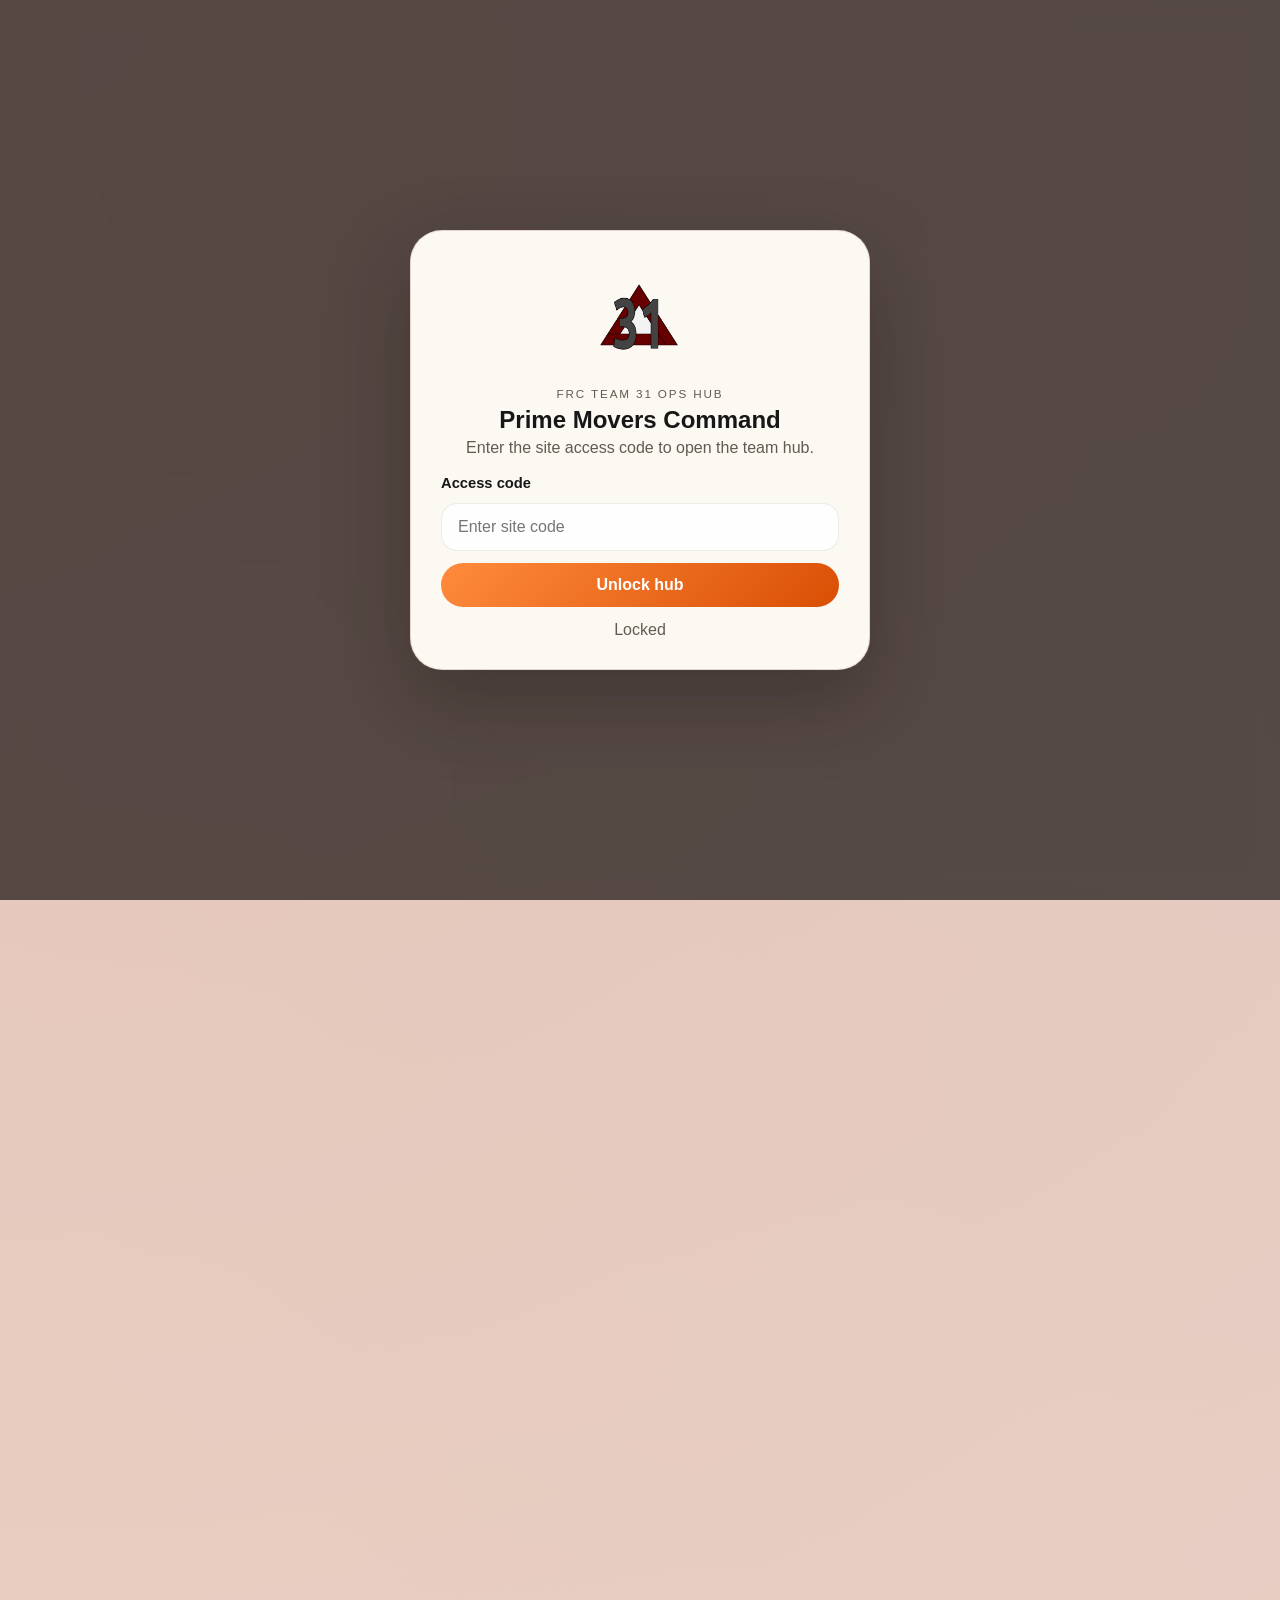
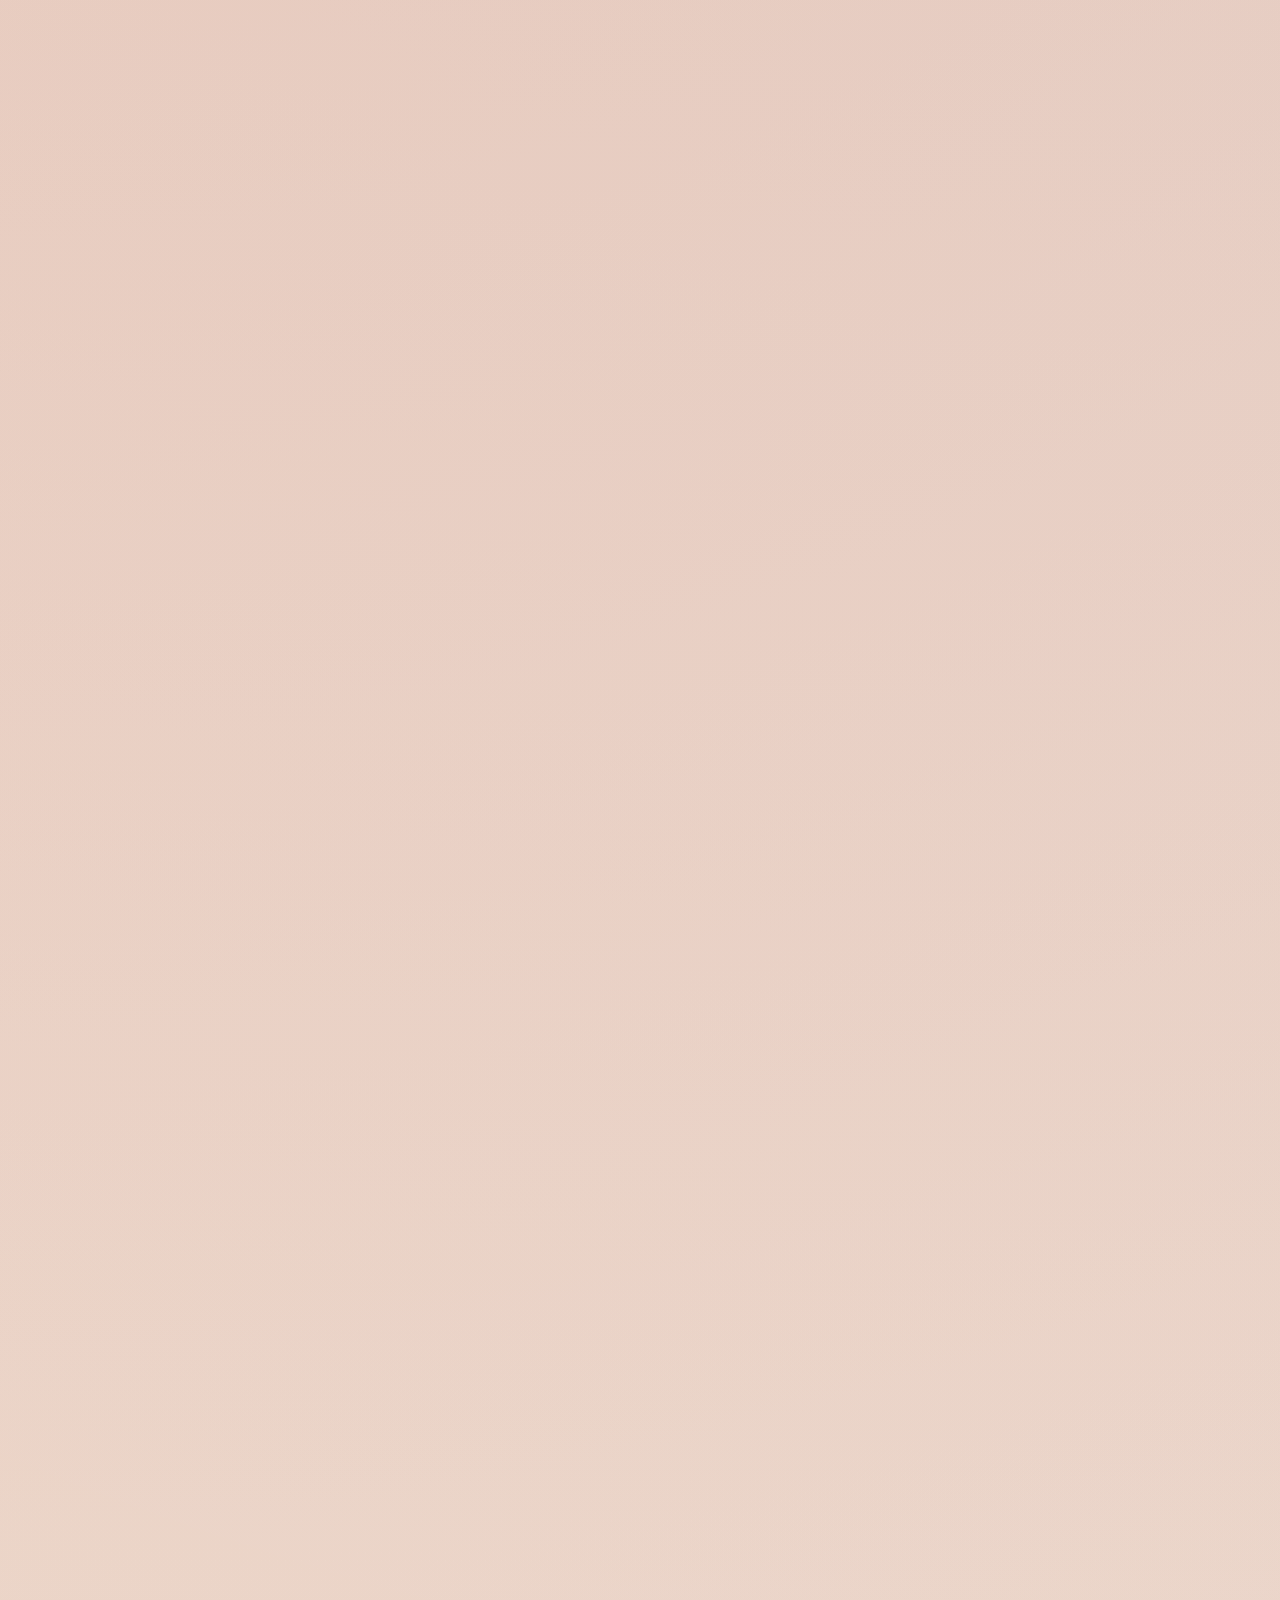
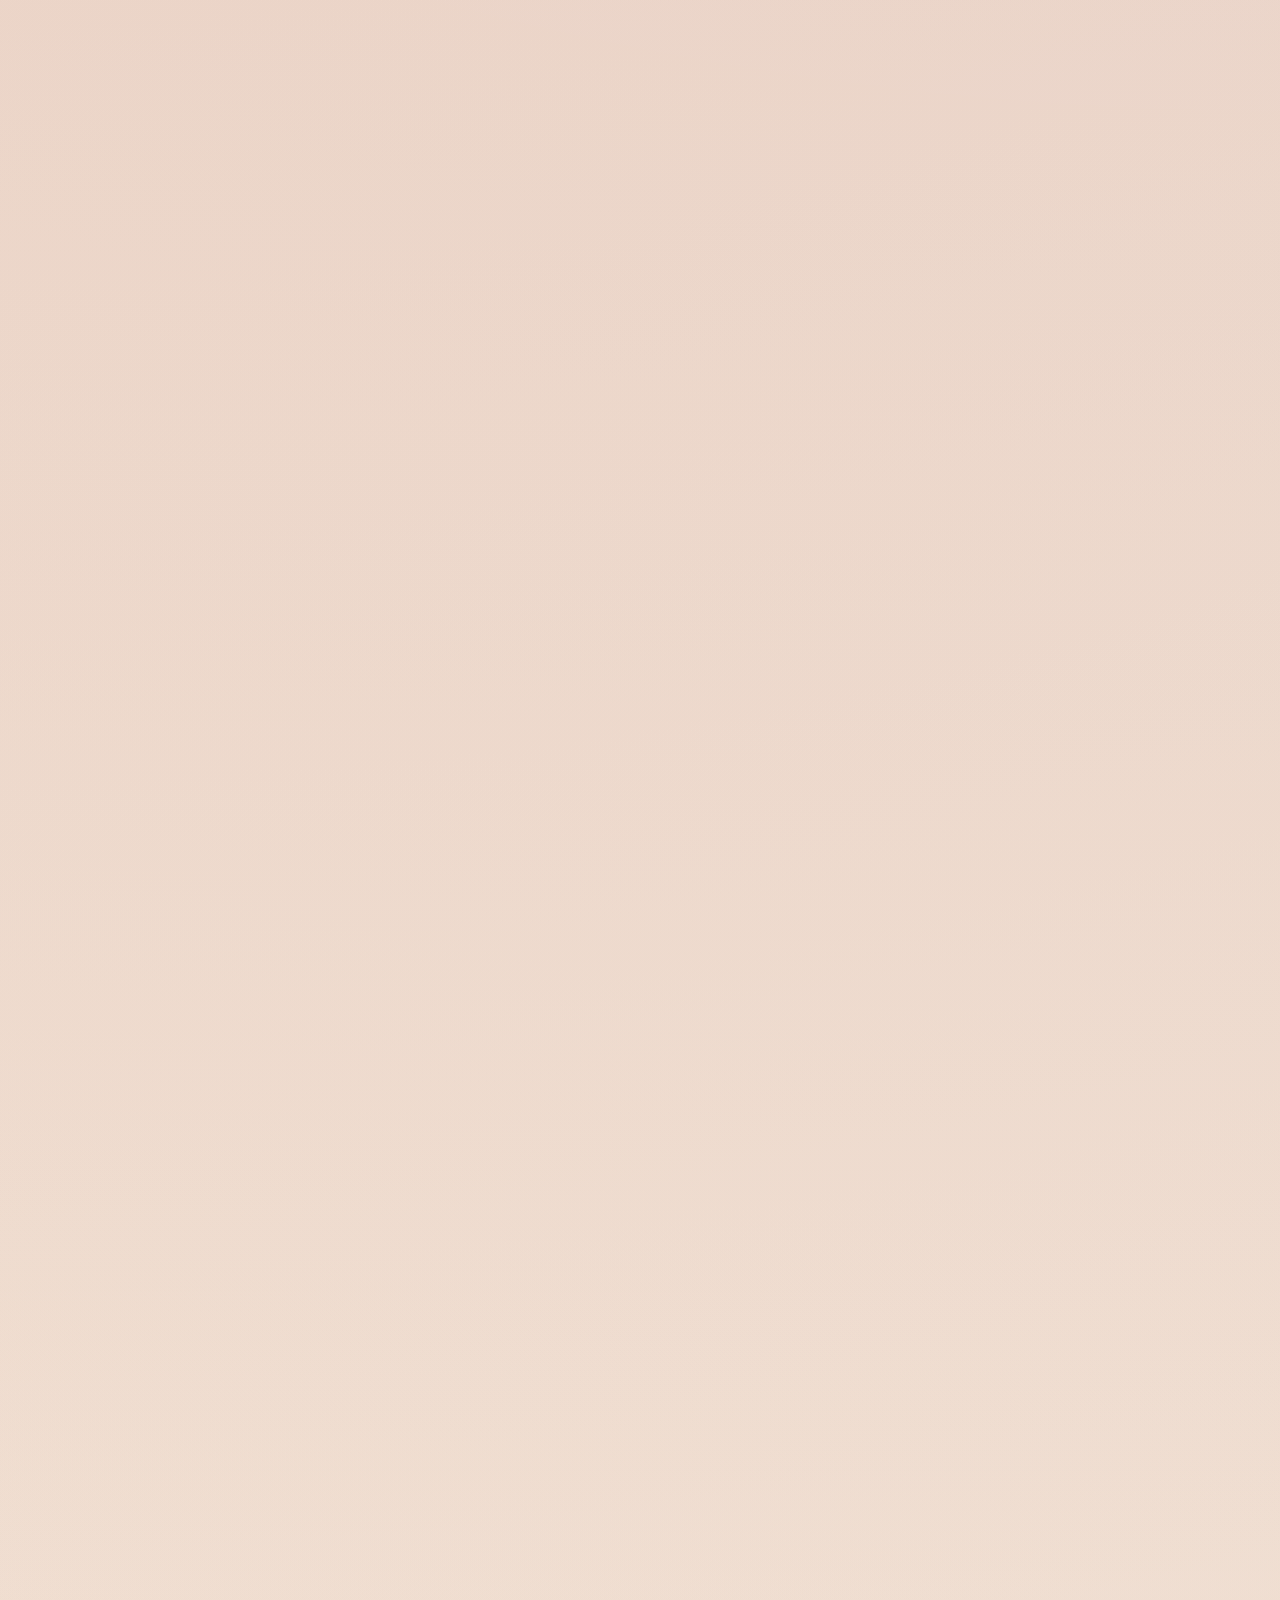
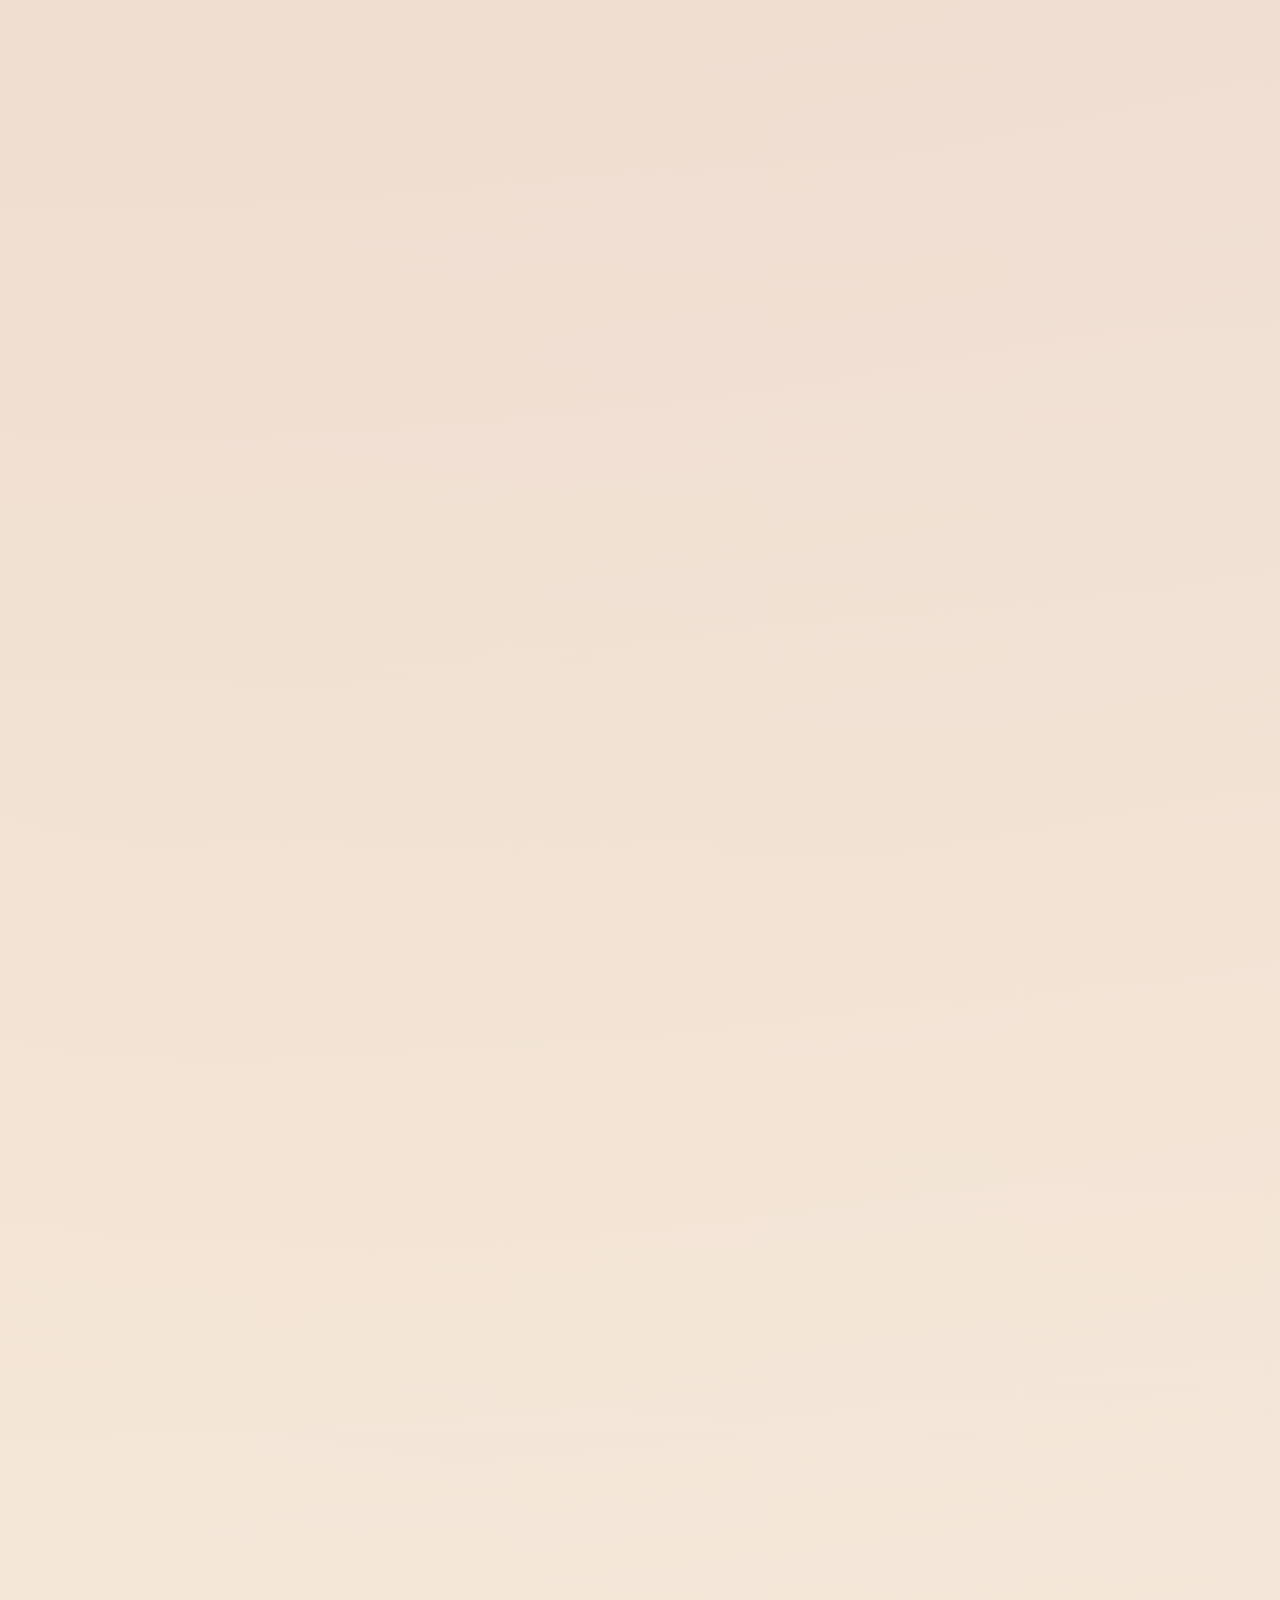
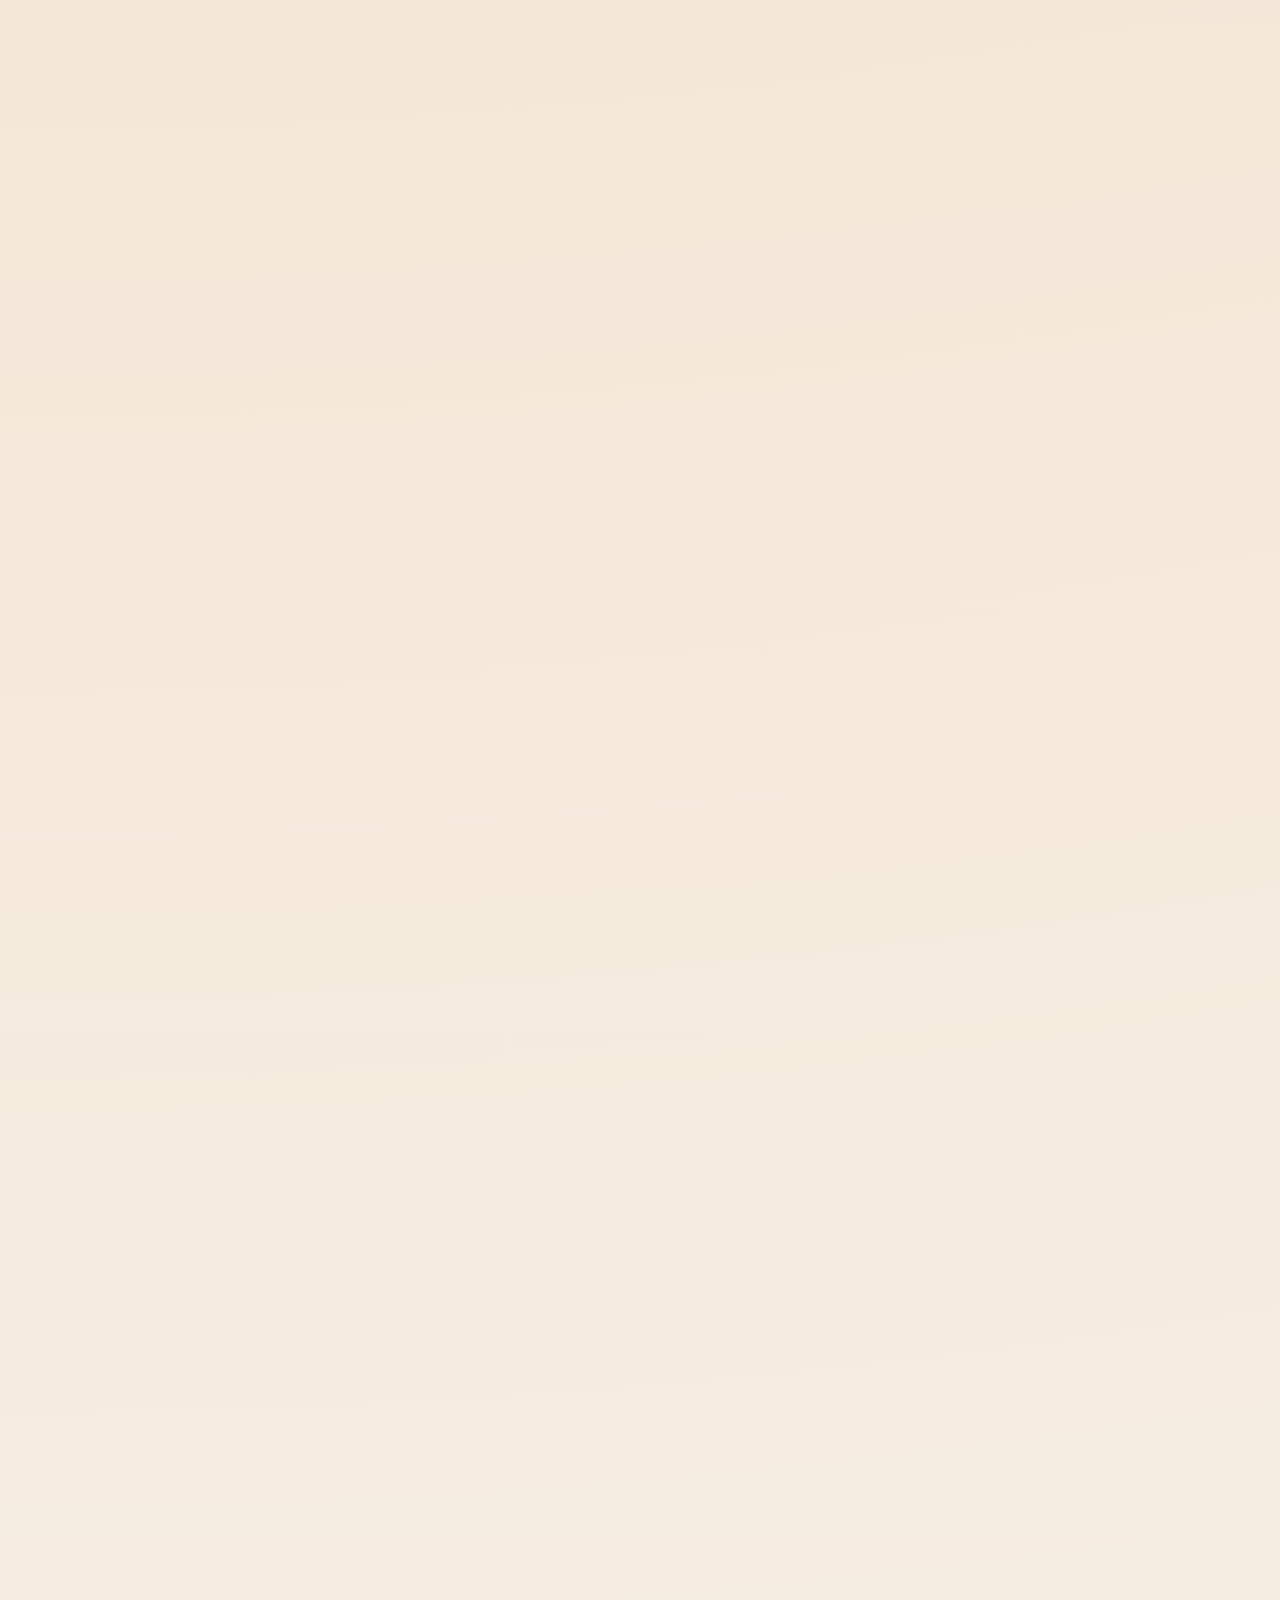
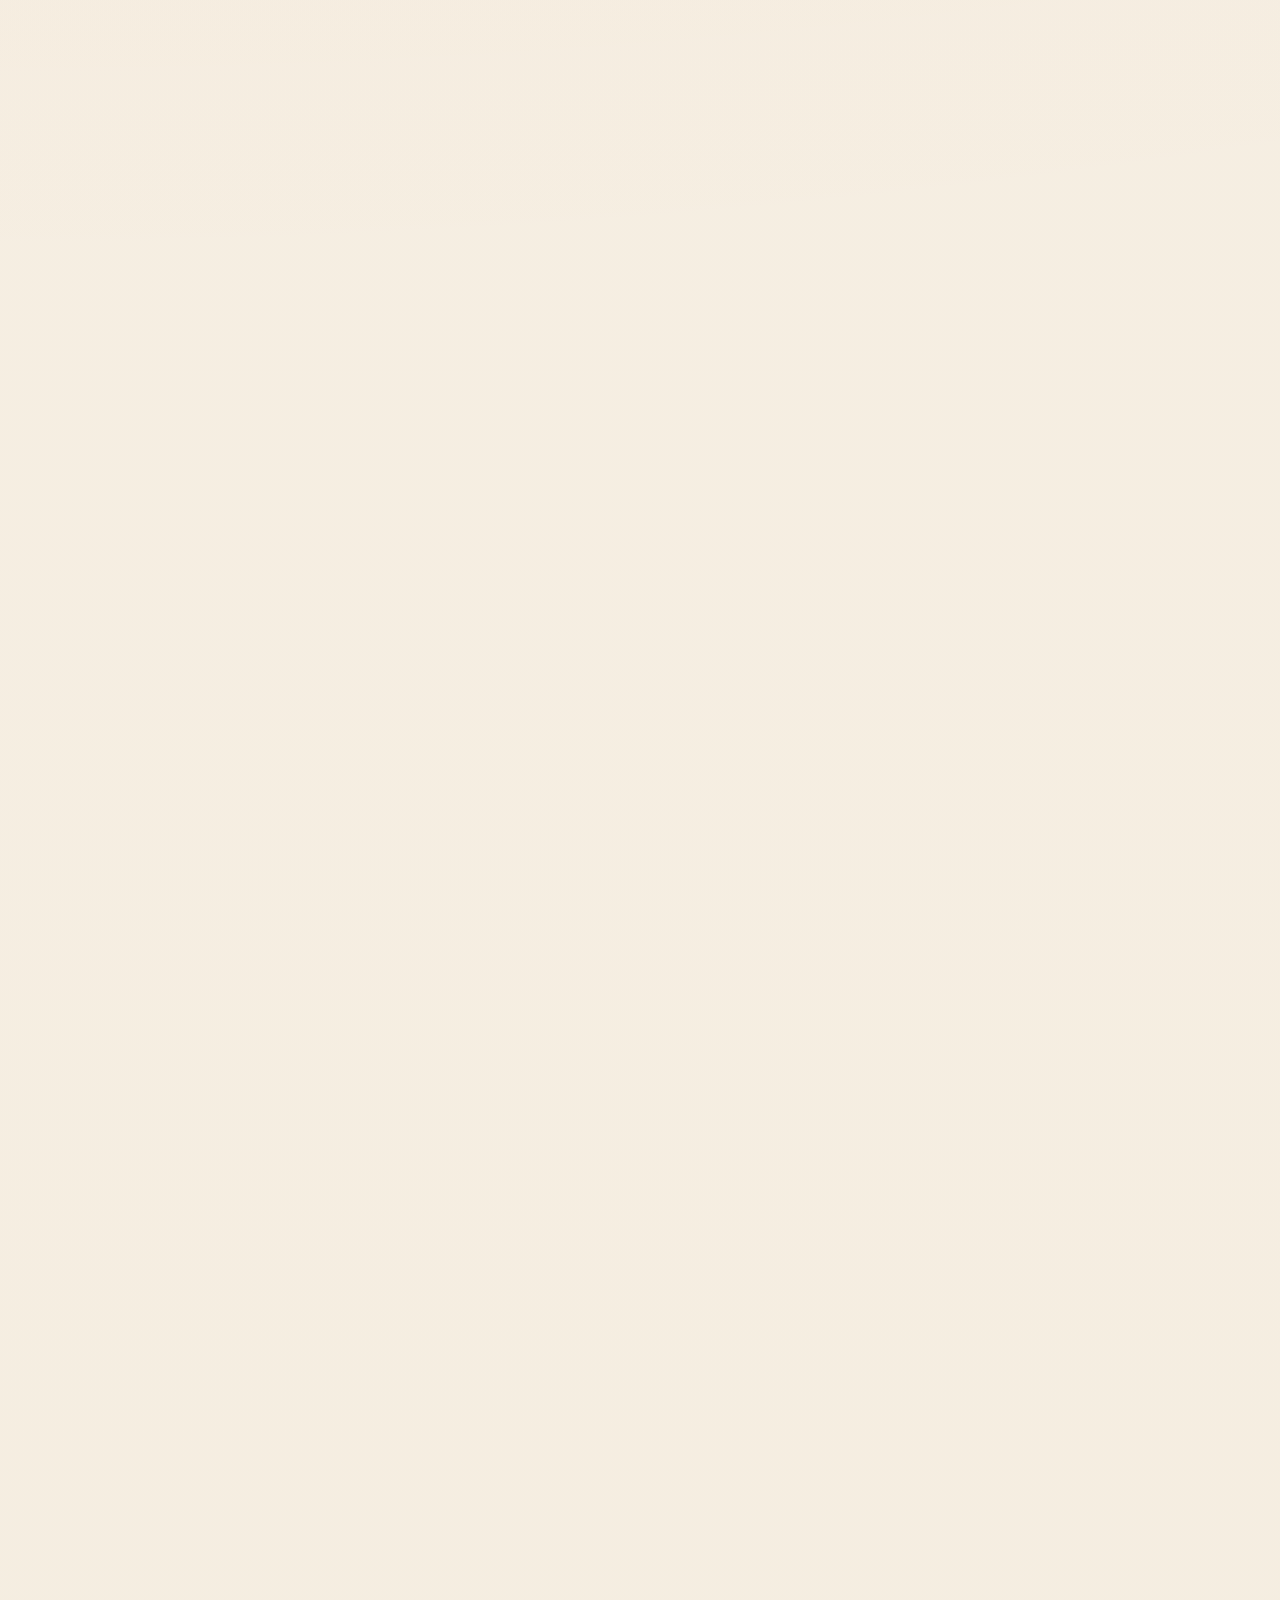
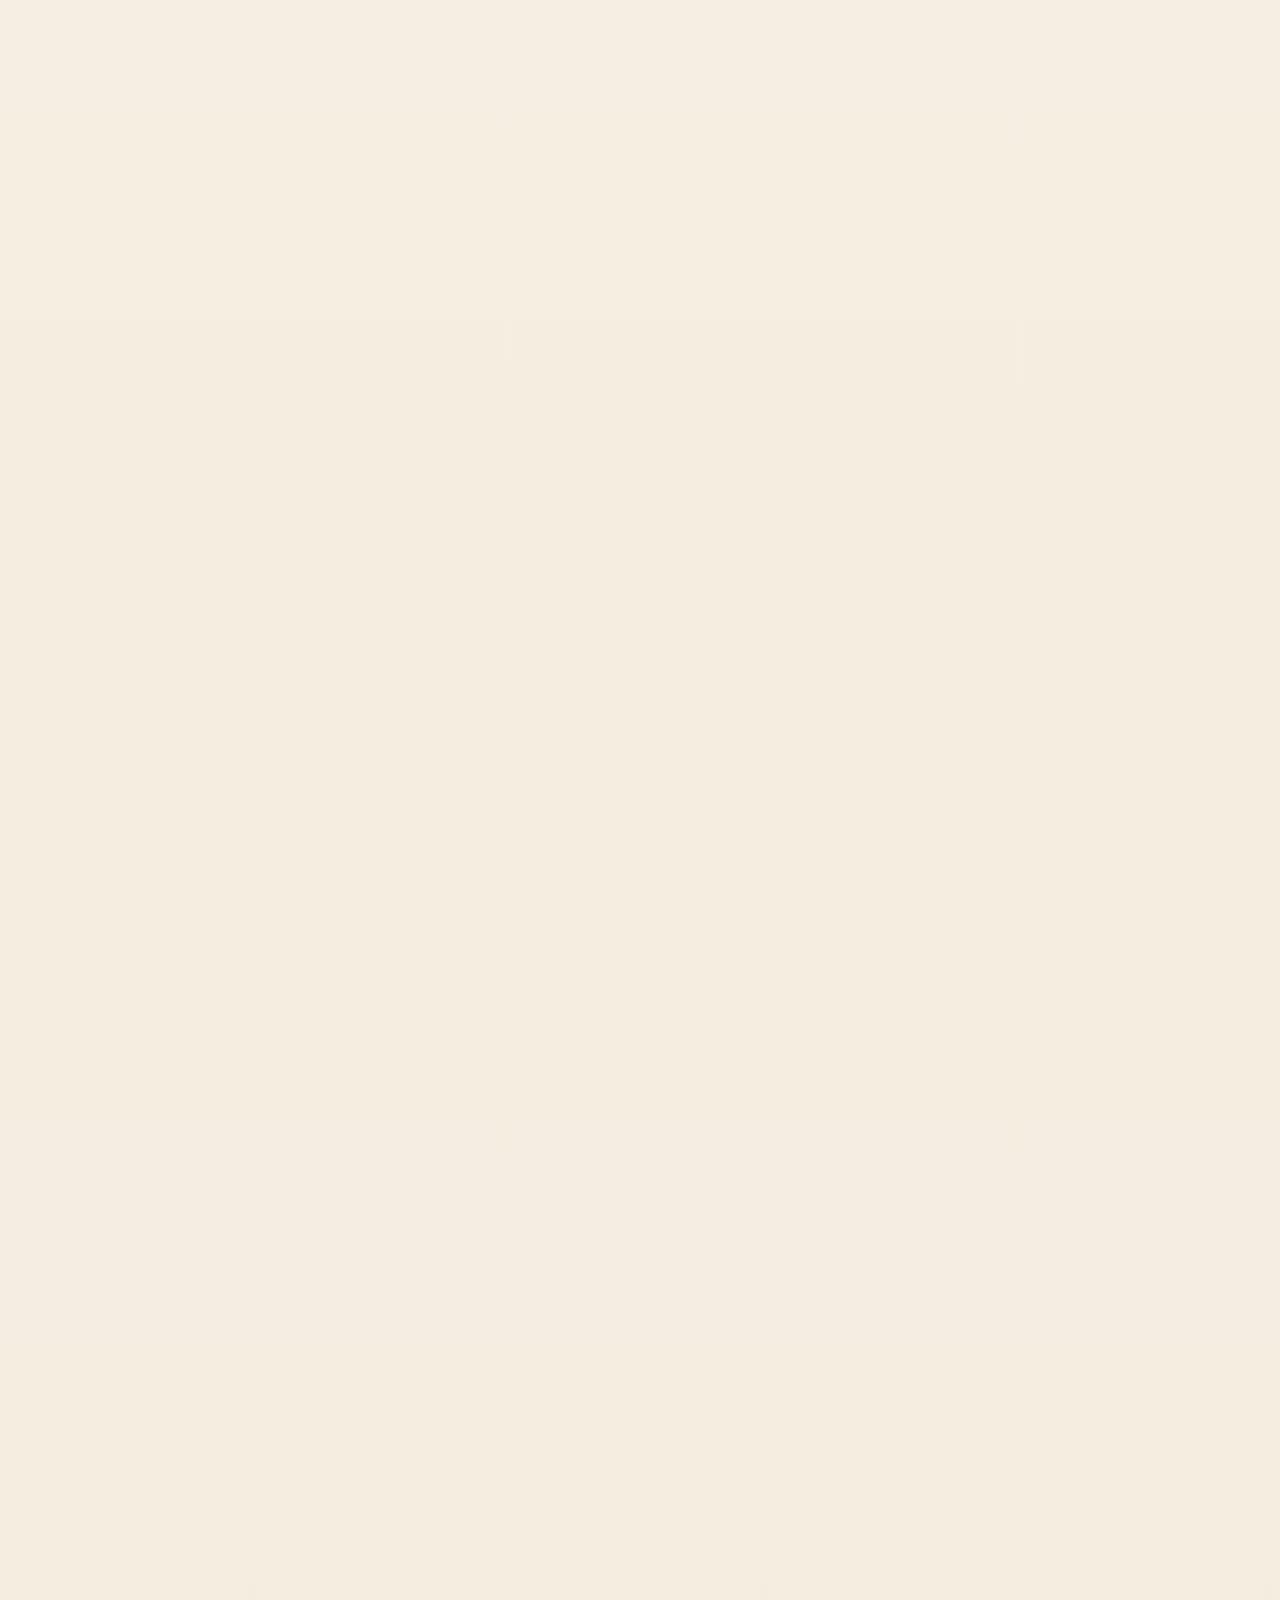
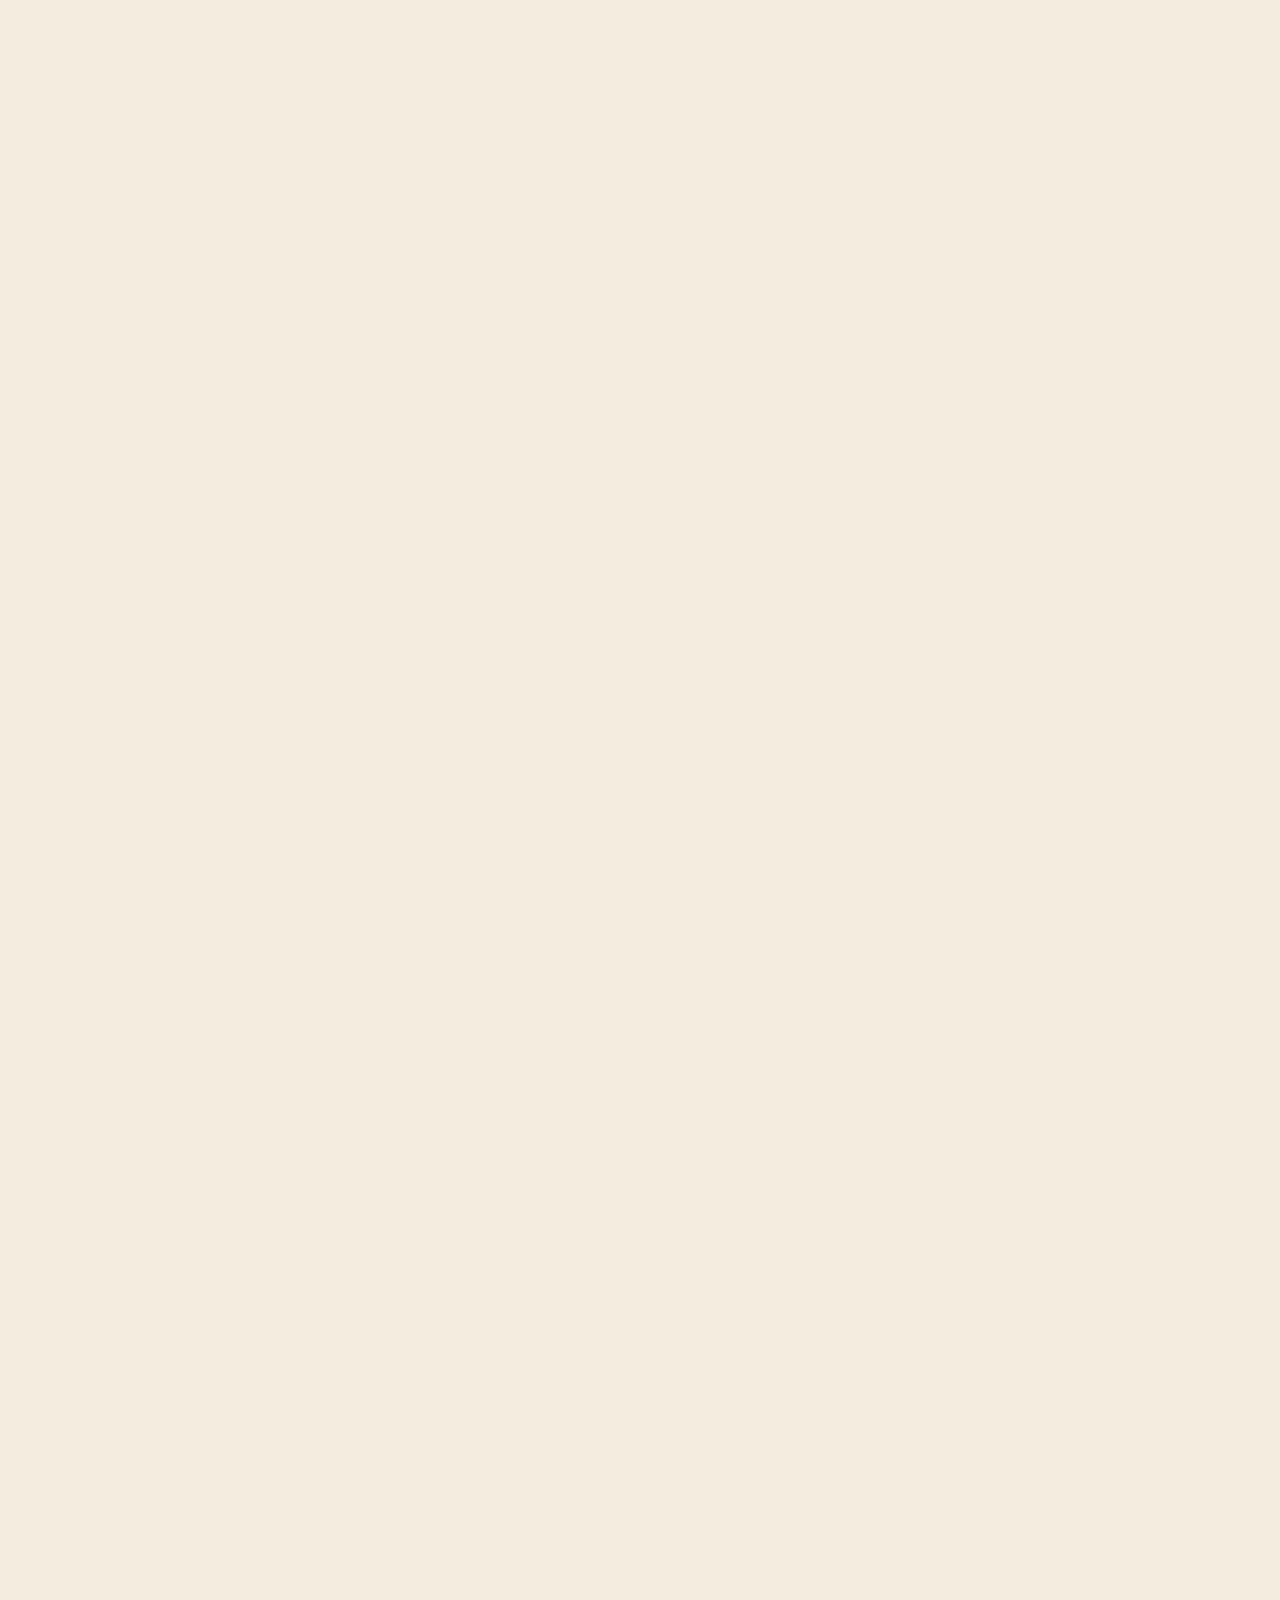
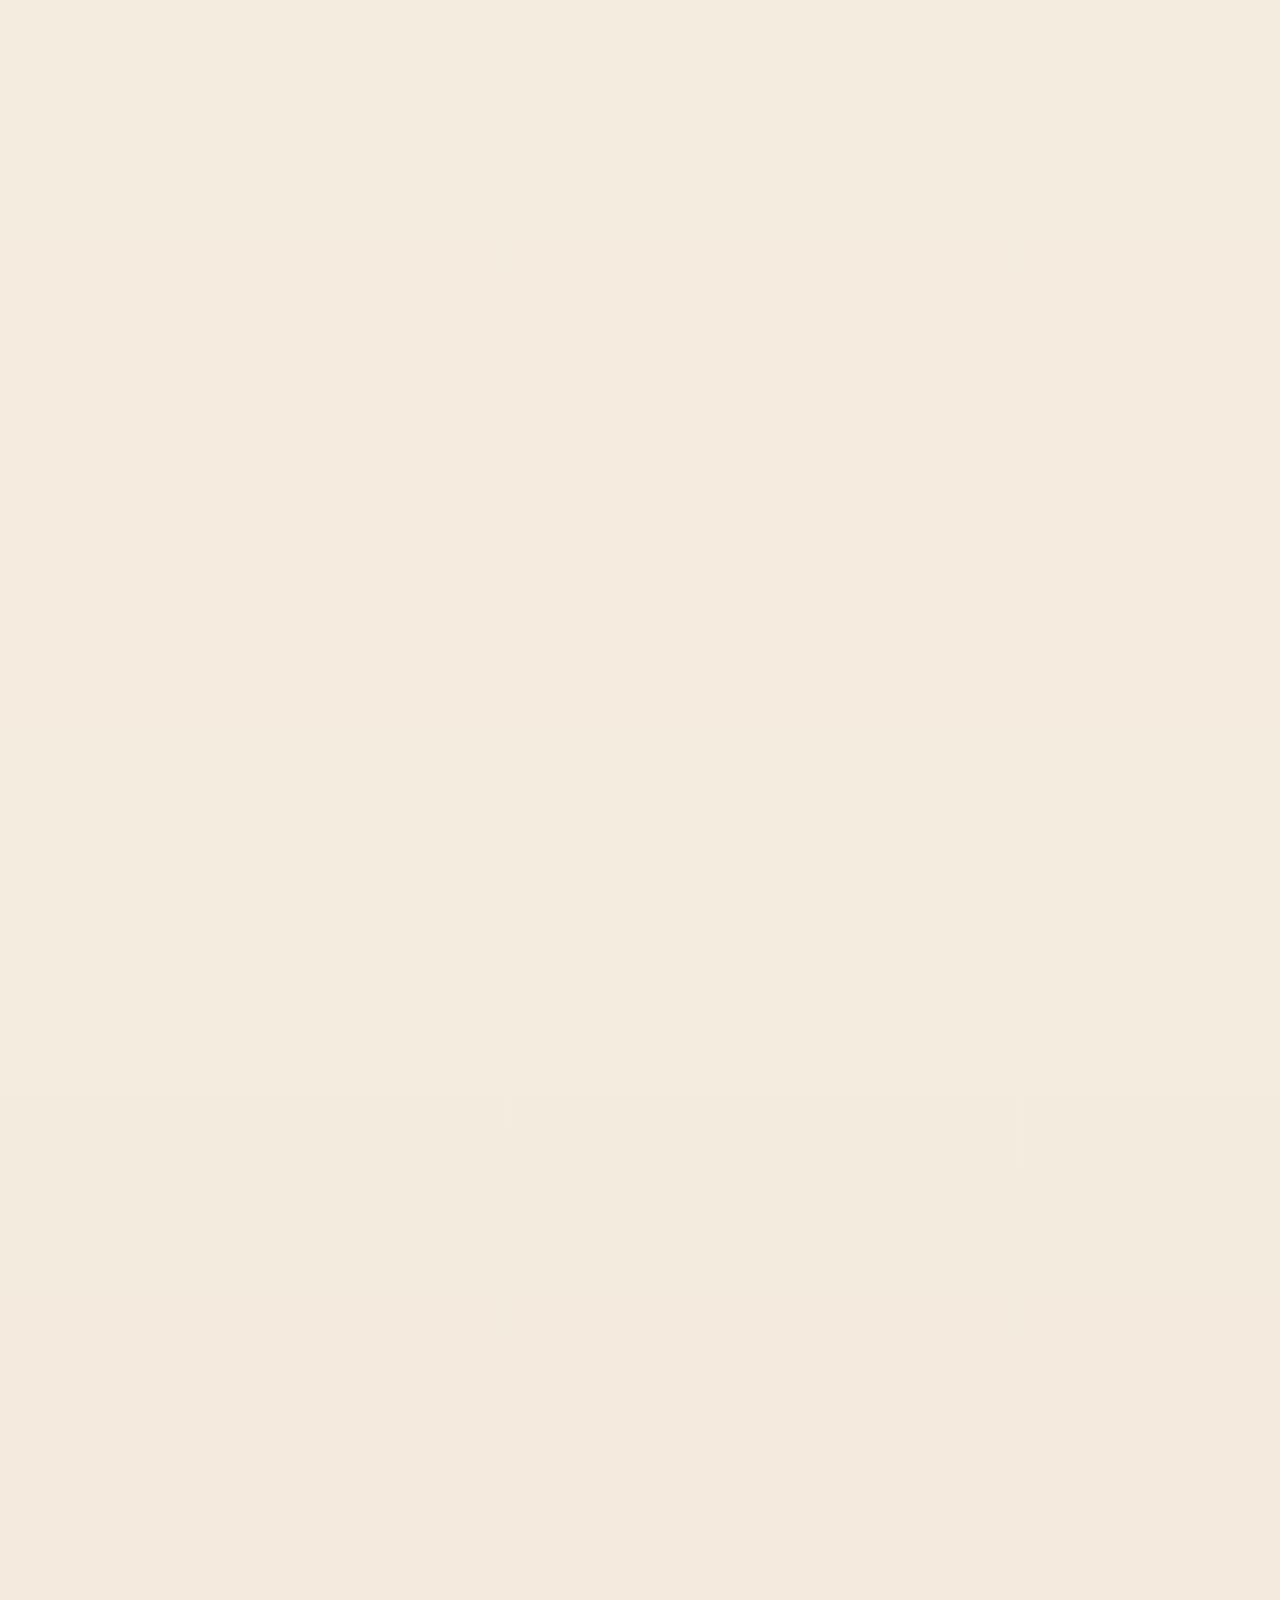
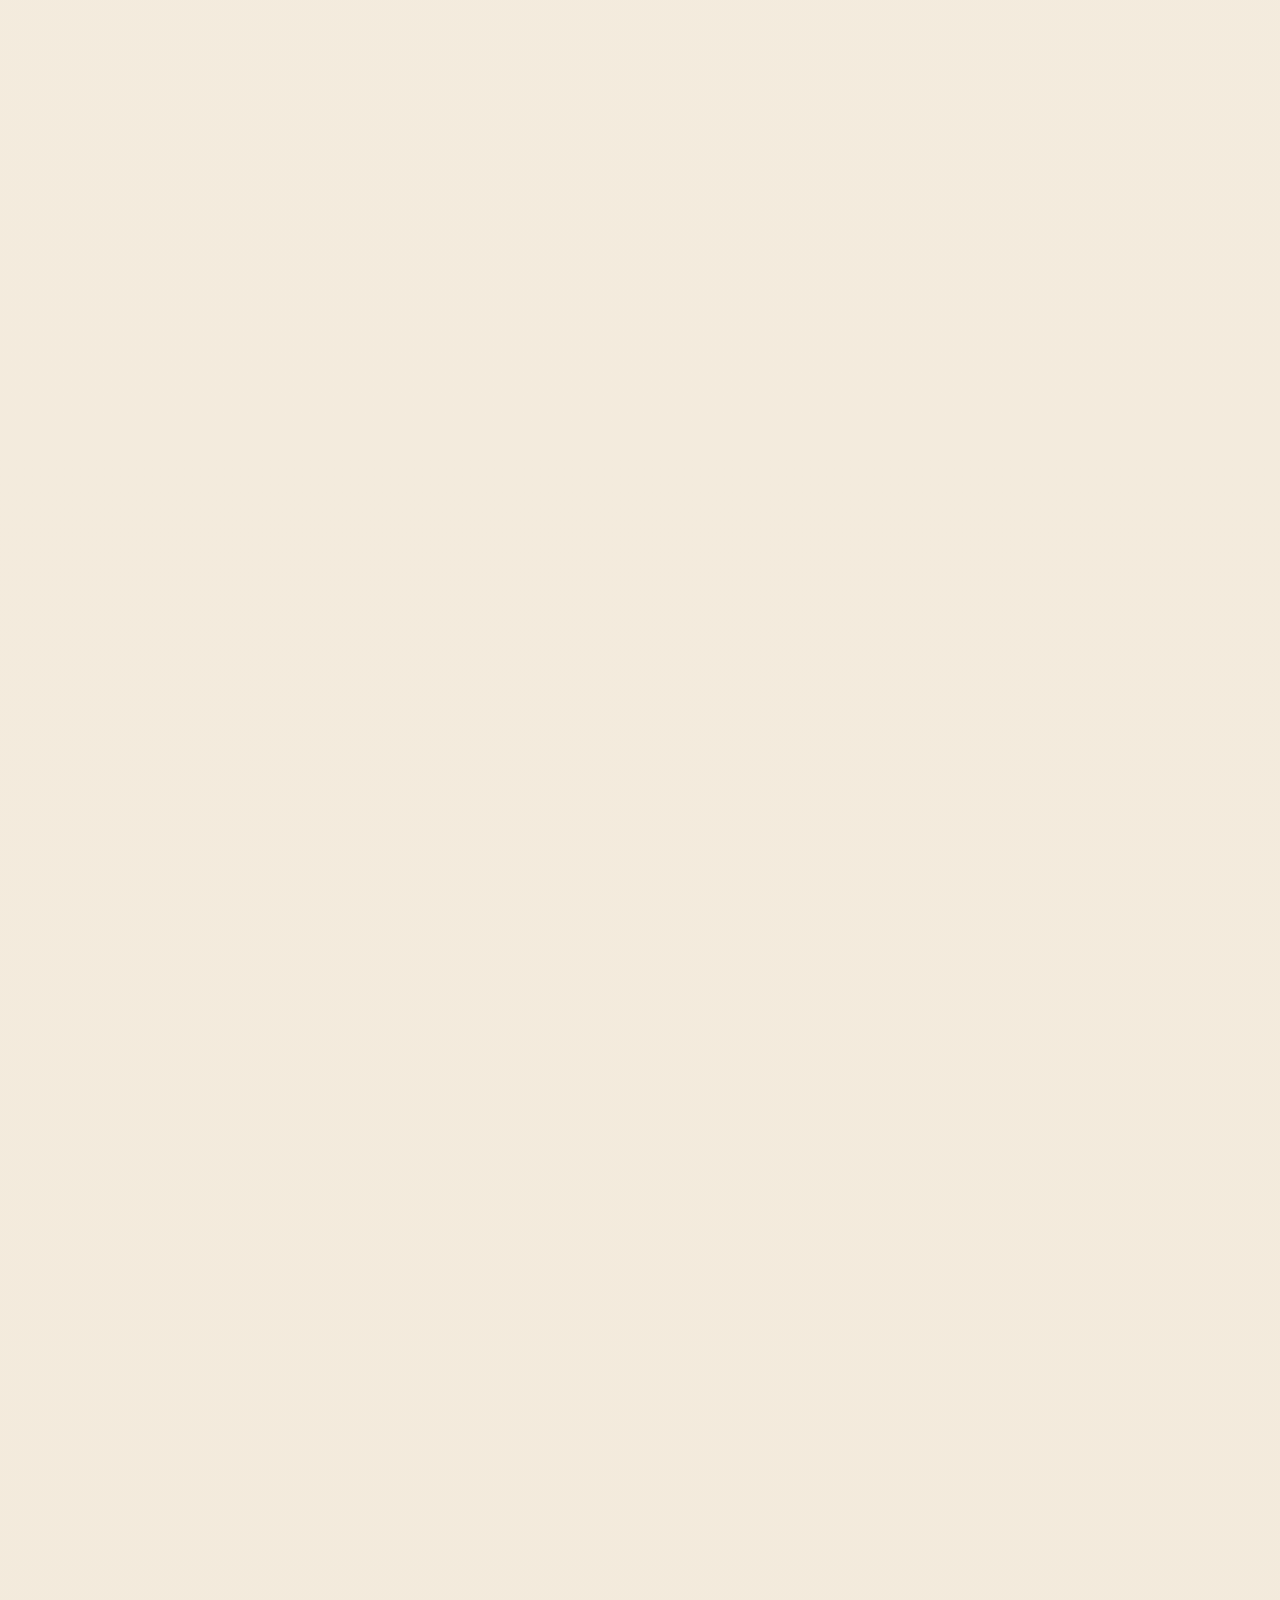
==== commit cbd7e2a3: "Add files via upload" ====
--- a/Filiment_Tracker/index.html
+++ b/Filiment_Tracker/index.html
@@ -3,30 +3,82 @@
 <head>
   <meta charset="UTF-8">
   <meta name="viewport" content="width=device-width, initial-scale=1.0">
-  <title>Filament Flow</title>
+  <title>Prime Movers Ops Hub</title>
+  <meta name="theme-color" content="#ffffff">
+  <meta name="apple-mobile-web-app-capable" content="yes">
+  <meta name="apple-mobile-web-app-title" content="Ops Hub">
+  <link rel="icon" type="image/png" href="app-icon.png">
+  <link rel="apple-touch-icon" href="app-icon.png">
+  <link rel="manifest" href="site.webmanifest">
+  <script>
+    (function () {
+      try {
+        var savedTheme = localStorage.getItem("filament-flow-theme-v1");
+        var nextTheme = ["light", "dark", "team31"].includes(savedTheme) ? savedTheme : "light";
+        document.documentElement.setAttribute("data-theme", nextTheme);
+      } catch (error) {
+        document.documentElement.setAttribute("data-theme", "light");
+      }
+    }());
+  </script>
   <link rel="stylesheet" href="styles.css">
-</head>
-<body>
-  <button class="ghost-button floating-home" id="home-button" type="button">Home</button>
-  <div class="app-shell">
-    <header class="hero">
-      <nav class="topbar">
+  </head>
+  <body>
+    <div class="site-lock-screen" id="site-lock-screen" hidden>
+      <div class="site-lock-card">
+        <img class="site-lock-logo" src="team31-logo.png" alt="Team 31 logo">
+        <p class="eyebrow">FRC Team 31 Ops Hub</p>
+        <h2>Prime Movers Command</h2>
+        <p class="site-lock-copy">Enter the site access code to open the team hub.</p>
+        <form class="site-lock-form" id="site-lock-form">
+          <label for="site-lock-input">Access code</label>
+          <input id="site-lock-input" type="password" inputmode="numeric" autocomplete="current-password" placeholder="Enter site code">
+          <button class="primary-button" type="submit">Unlock hub</button>
+        </form>
+        <p class="site-lock-status" id="site-lock-status">Locked</p>
+      </div>
+    </div>
+    <button class="ghost-button floating-home" id="home-button" type="button">Home</button>
+    <div class="app-shell">
+      <header class="hero">
+        <nav class="topbar">
         <div class="topbar-brand">
-          <div>
-          <p class="eyebrow">FRC Team 31 Workshop Inventory</p>
-          <h1>Prime Movers Filament Tracker</h1>
-          </div>
-        </div>
-        <button class="ghost-button" id="reset-button" type="button">Reset Saved Changes</button>
+          <img class="team-logo" src="team31-logo.png" alt="Team 31 logo">
+          <div>
+          <p class="eyebrow">FRC Team 31 Ops Hub</p>
+          <h1>Prime Movers Command</h1>
+          </div>
+          </div>
+          <div class="topbar-actions">
+            <button class="ghost-button" id="site-lock-button" type="button">Site locked</button>
+            <button class="ghost-button" id="station-mode-button" type="button">Station mode off</button>
+            <button class="ghost-button" id="tv-mode-button" type="button">TV mode off</button>
+            <button class="ghost-button" id="admin-mode-button" type="button">Admin locked</button>
+            <label class="theme-picker" for="theme-select">
+            <span>Theme</span>
+            <select id="theme-select">
+              <option value="light">Light</option>
+              <option value="dark">Dark</option>
+              <option value="team31">Team 31</option>
+            </select>
+          </label>
+          <button class="ghost-button admin-only" id="reset-button" type="button">Reset Saved Changes</button>
+        </div>
       </nav>
       <div class="hero-links">
         <a class="ghost-button action-link" id="spreadsheet-link" href="#" target="_blank" rel="noreferrer">Open Spreadsheet</a>
+        <a class="ghost-button action-link" href="#scanner-section">Open QR scanner</a>
+        <a class="ghost-button action-link" href="#team-hq-section">Open Team HQ</a>
+        <a class="ghost-button action-link" href="#team-report-mode">Open report mode</a>
       </div>
       <div class="hero-grid">
         <section class="hero-copy">
-          <p class="hero-kicker">Jenks Prime Movers 31</p>
-          <h2>Pick a spool, tap into the details, and adjust inventory in clean 10% steps.</h2>
-          <p class="hero-text">Team 31's filament inventory is now a clean product-style catalog. Browse by material, color, brand, or storage location so the shop can find the right spool fast and keep printing organized.</p>
+          <div class="hero-teamline">
+            <img class="team-logo hero-logo" src="team31-logo.png" alt="Team 31 logo">
+            <p class="hero-kicker">Jenks Prime Movers 31</p>
+          </div>
+          <h2>Run inventory, team intel, and point-powered chaos control from one command center.</h2>
+          <p class="hero-text">This hub now doubles as a Team 31 operations board: filament catalog, room roster, reputation scoreboards, report mode, rewards, consequences, and the beginnings of a robotics app that can grow beyond the shop.</p>
           <div class="search-panel">
             <label class="search-box" for="search-input">
               <span>Search inventory</span>
@@ -34,9 +86,92 @@
             </label>
             <div class="search-suggestions" id="search-suggestions"></div>
             <div class="stat-strip" id="stat-strip"></div>
+            <div class="home-dashboard">
+              <section class="home-block">
+                <div class="section-heading compact-heading">
+                  <div>
+                    <p class="eyebrow">Reorder board</p>
+                    <h3>Lowest stock right now</h3>
+                  </div>
+                </div>
+                <div class="home-row-grid" id="low-stock-grid"></div>
+              </section>
+              <section class="home-block">
+                <div class="section-heading compact-heading">
+                  <div>
+                    <p class="eyebrow">Printers live</p>
+                    <h3>Loaded on printers</h3>
+                  </div>
+                </div>
+                <div class="home-row-grid" id="printer-load-grid"></div>
+              </section>
+              <section class="home-block scanner-block" id="scanner-section">
+                <div class="section-heading compact-heading">
+                  <div>
+                    <p class="eyebrow">Scan station</p>
+                    <h3>Scan a spool</h3>
+                  </div>
+                </div>
+                <p class="inventory-subline">Use the barcode scanner or camera, then hit a one-click action for the spool.</p>
+                <div class="station-scan-panel">
+                  <label class="search-box" for="station-scan-input">
+                    <span>Scanner input</span>
+                    <input id="station-scan-input" type="text" inputmode="search" autocomplete="off" placeholder="Scan or type a spool tag, barcode, or QR URL">
+                  </label>
+                  <div class="scanner-actions">
+                    <button class="primary-button" id="focus-scan-input-button" type="button">Focus scan field</button>
+                  </div>
+                  <p class="comments-status" id="station-scan-status">Ready for a USB barcode scanner or manual tag entry.</p>
+                </div>
+                <div class="scanner-actions">
+                  <button class="primary-button" id="start-scan-button" type="button">Start camera scanner</button>
+                  <label class="ghost-button upload-button" for="scan-upload-input">Scan from image</label>
+                  <input id="scan-upload-input" type="file" accept="image/*" capture="environment" hidden>
+                </div>
+                <p class="comments-status" id="scan-status">Ready to scan a spool tag or QR link.</p>
+                <div class="scanner-frame" id="scanner-frame" hidden>
+                  <video id="scanner-video" playsinline muted></video>
+                </div>
+                <div class="station-actions-panel" id="station-actions-panel">
+                  <div class="comments-head">
+                    <div>
+                      <p class="mini-label">Quick actions</p>
+                      <h3 id="station-selected-summary">Choose or scan a spool</h3>
+                    </div>
+                  </div>
+                  <div class="quick-action-grid">
+                    <button class="filter-pill" type="button" data-station-action="used-some">Used some</button>
+                    <button class="filter-pill" type="button" data-station-action="used-lot">Used a lot</button>
+                    <button class="filter-pill" type="button" data-station-action="mark-low">Mark low</button>
+                    <button class="filter-pill" type="button" data-station-action="mark-empty">Mark empty</button>
+                    <button class="filter-pill" type="button" data-station-action="return-shelf">Return to shelf</button>
+                  </div>
+                  <div class="station-printer-shortcuts" id="printer-shortcut-grid"></div>
+                </div>
+              </section>
+              <section class="home-block">
+                <div class="section-heading compact-heading">
+                  <div>
+                    <p class="eyebrow">Reorder queue</p>
+                    <h3>Needs restock</h3>
+                  </div>
+                </div>
+                <div class="home-row-grid" id="reorder-queue-grid"></div>
+              </section>
+              <section class="home-block">
+                <div class="section-heading compact-heading">
+                  <div>
+                    <p class="eyebrow">Printer cleanup</p>
+                    <h3>Return spool(s)?</h3>
+                  </div>
+                </div>
+                <div class="home-row-grid" id="return-prompt-grid"></div>
+              </section>
+            </div>
           </div>
         </section>
         <section class="featured-card" id="featured-card">
+          <img class="team-logo featured-logo" src="team31-logo.png" alt="Team 31 logo">
           <p class="featured-label">Spotlight spool</p>
           <div class="featured-art" id="featured-swatch"></div>
           <div>
@@ -57,30 +192,39 @@
       <section class="catalog-panel">
         <div class="bambu-panel">
           <div class="section-heading">
-            <div>
+            <div class="section-heading-brand">
+              <img class="section-logo" src="team31-logo.png" alt="Team 31 logo">
+              <div>
               <p class="eyebrow">Bambu companion</p>
               <h2>P1S printer status</h2>
+              </div>
             </div>
           </div>
           <div class="printer-grid" id="printer-grid"></div>
         </div>
         <div class="match-panel">
           <div class="section-heading">
-            <div>
+            <div class="section-heading-brand">
+              <img class="section-logo" src="team31-logo.png" alt="Team 31 logo">
+              <div>
               <p class="eyebrow">Printer picks</p>
               <h2>Best matches for current printer</h2>
+              </div>
             </div>
           </div>
           <div class="match-grid" id="match-grid"></div>
         </div>
         <div class="section-heading">
-          <div>
+          <div class="section-heading-brand">
+            <img class="section-logo" src="team31-logo.png" alt="Team 31 logo">
+            <div>
             <p class="eyebrow">Team 31 inventory</p>
             <h2>Filament catalog</h2>
+            </div>
           </div>
           <div class="catalog-actions">
             <p id="results-copy"></p>
-            <button class="primary-button" id="add-filament-button" type="button">Add filament</button>
+            <button class="primary-button admin-only" id="add-filament-button" type="button">Add filament</button>
           </div>
         </div>
         <div class="filter-row compact" id="mode-filters"></div>
@@ -112,20 +256,66 @@
           <div class="progress-bar"><span id="detail-progress"></span></div>
           <p id="detail-status"></p>
         </div>
-        <div class="detail-actions">
-          <a class="primary-button action-link" id="amazon-link" href="#" target="_blank" rel="noreferrer">Order on Amazon</a>
-        </div>
-        <dl class="detail-list" id="detail-list"></dl>
+          <div class="detail-actions">
+            <a class="primary-button action-link" id="amazon-link" href="#" target="_blank" rel="noreferrer">Order on Amazon</a>
+            <a class="ghost-button action-link" id="qr-download-link" href="#" target="_blank" rel="noreferrer">Open QR</a>
+            <button class="ghost-button admin-only" id="delete-filament-button" type="button">Remove filament</button>
+          </div>
+          <section class="printer-assignment-card">
+            <div class="comments-head">
+              <div>
+                <p class="mini-label">QR label</p>
+                <h3>Scan this spool</h3>
+              </div>
+              <p class="comments-status" id="qr-tag-copy">Tag</p>
+            </div>
+            <div class="qr-card">
+              <img class="qr-preview" id="qr-preview" alt="Filament QR code">
+              <div class="qr-copy-group">
+                <p class="inventory-subline" id="qr-link-copy">Open this spool directly from a phone camera or from inside the tracker scanner.</p>
+                <div class="qr-actions">
+                  <button class="ghost-button" id="copy-spool-link-button" type="button">Copy spool link</button>
+                  <a class="primary-button action-link" id="download-qr-button" href="#" target="_blank" rel="noreferrer">Download QR</a>
+                </div>
+              </div>
+            </div>
+          </section>
+          <dl class="detail-list" id="detail-list"></dl>
         <section class="printer-assignment-card">
           <p class="mini-label">Bambu auto sync</p>
-          <h3>Automatic printer reading not connected</h3>
-          <p class="inventory-subline">The current Bambu files you shared look like printer/profile bundles, not live AMS slot data. Once we have a real printer data source, this section can switch to automatic status.</p>
+          <h3 id="bambu-sync-title">Automatic printer reading not connected</h3>
+          <p class="inventory-subline" id="bambu-sync-copy">The current Bambu files you shared look like printer/profile bundles, not live AMS slot data. Once we have a real printer data source, this section can switch to automatic status.</p>
+          <p class="comments-status" id="bambu-sync-meta"></p>
         </section>
         <section class="note-card">
           <p class="mini-label">Notes</p>
           <p id="detail-notes">No notes for this spool yet.</p>
         </section>
-        <section class="printer-assignment-card">
+        <section class="printer-assignment-card admin-only">
+          <div class="comments-head">
+            <div>
+              <p class="mini-label">Location manager</p>
+              <h3>Move this spool</h3>
+            </div>
+            <p class="comments-status" id="location-bucket">On shelf</p>
+          </div>
+          <div class="location-quick-actions">
+            <button class="filter-pill" id="move-to-printer" type="button">Move to printer</button>
+            <button class="filter-pill" id="move-to-shelf" type="button">Move to shelf</button>
+          </div>
+          <form class="comment-form" id="location-form">
+            <label>
+              <span>Exact location</span>
+              <select id="location-select"></select>
+            </label>
+            <label>
+              <span>Position</span>
+              <input id="position-input" type="text" maxlength="60" placeholder="Shelf A3, AMS A1, top row...">
+            </label>
+            <button class="primary-button" type="submit">Save location</button>
+          </form>
+        </section>
+        <section class="printer-assignment-card admin-only">
           <div class="comments-head">
             <div>
               <p class="mini-label">Reorder settings</p>
@@ -144,6 +334,21 @@
             <button class="reaction-button" id="favorite-button" type="button">Favorite <span id="favorite-count">0</span></button>
           </div>
         </section>
+        <section class="printer-assignment-card admin-only">
+          <div class="comments-head">
+            <div>
+              <p class="mini-label">Seal status</p>
+              <h3>Bag or open status</h3>
+            </div>
+          </div>
+          <form class="comment-form" id="seal-form">
+            <label>
+              <span>Spreadsheet seal value</span>
+              <select id="seal-select"></select>
+            </label>
+            <button class="primary-button" type="submit">Save seal status</button>
+          </form>
+        </section>
         <section class="comments-card">
           <div class="comments-head">
             <div>
@@ -173,7 +378,256 @@
         </section>
       </aside>
     </main>
+
+    <section class="team-hq-shell" id="team-hq-section">
+      <div class="section-heading team-hq-heading">
+        <div class="section-heading-brand">
+          <img class="section-logo" src="team31-logo.png" alt="Team 31 logo">
+          <div>
+            <p class="eyebrow">Team 31 HQ</p>
+            <h2>Reputation board, dossiers, and report mode</h2>
+          </div>
+        </div>
+        <div class="catalog-actions team-hq-actions">
+          <p class="inventory-subline" id="team-hq-copy">Starter scores are playful placeholders until real chat receipts and logs are wired in.</p>
+          <button class="ghost-button" id="copy-discord-id-button" type="button">Copy Discord HQ ID</button>
+        </div>
+      </div>
+
+      <div class="team-hq-command">
+        <section class="hq-panel hq-panel-wide">
+          <div class="hq-hero-strip">
+            <div class="hq-kpi-grid" id="team-kpi-grid"></div>
+            <div class="hq-filter-shell">
+              <div class="hq-filter-row" id="team-room-filters"></div>
+              <div class="hq-filter-row" id="team-conduct-filters"></div>
+            </div>
+          </div>
+
+          <div class="hq-upper-grid">
+            <section class="hq-subpanel">
+              <div class="comments-head">
+                <div>
+                  <p class="mini-label">Leaderboard</p>
+                  <h3>Top agents this week</h3>
+                </div>
+                <p class="comments-status" id="team-leaderboard-copy">Competition fuel and bragging rights.</p>
+              </div>
+              <div class="hq-ranking-list" id="team-leaderboard"></div>
+            </section>
+
+            <section class="hq-subpanel">
+              <div class="comments-head">
+                <div>
+                  <p class="mini-label">Room watch</p>
+                  <h3>Classroom heat map</h3>
+                </div>
+                <p class="comments-status">Tap a room filter to isolate that crew.</p>
+              </div>
+              <div class="hq-room-grid" id="team-room-grid"></div>
+            </section>
+          </div>
+
+          <section class="hq-subpanel">
+            <div class="comments-head">
+              <div>
+                <p class="mini-label">Agent roster</p>
+                <h3>All accounts</h3>
+              </div>
+              <p class="comments-status" id="team-grid-copy">Click any member to open the dossier.</p>
+            </div>
+            <div class="hq-member-grid" id="team-member-grid"></div>
+          </section>
+        </section>
+
+        <aside class="team-dossier-panel" id="team-dossier-panel">
+          <p class="eyebrow">Agent dossier</p>
+          <div class="hq-dossier-hero">
+            <div class="hq-agent-badge" id="team-selected-badge">PM</div>
+            <div>
+              <h3 id="team-selected-name">Choose an agent</h3>
+              <p class="inventory-subline" id="team-selected-codename">Select a roster card to inspect score, room, and recent reports.</p>
+            </div>
+          </div>
+
+          <div class="hq-score-panel">
+            <div class="hq-score-head">
+              <div>
+                <span class="mini-label">Reputation index</span>
+                <strong id="team-selected-score">000</strong>
+              </div>
+              <span class="badge" id="team-selected-clearance">Standby</span>
+            </div>
+            <div class="hq-score-meter">
+              <span id="team-selected-meter"></span>
+            </div>
+            <p class="inventory-subline" id="team-selected-status">Starter sandbox is waiting for a selection.</p>
+          </div>
+
+          <div class="hq-tag-grid" id="team-selected-tags"></div>
+
+          <section class="hq-subpanel">
+            <div class="comments-head">
+              <div>
+                <p class="mini-label">Quick rulings</p>
+                <h3>Reward or penalize instantly</h3>
+              </div>
+            </div>
+            <div class="hq-action-grid">
+              <button class="filter-pill" type="button" data-agent-adjust="18" data-agent-reason="Helped a teammate without being asked">Helped a teammate +18</button>
+              <button class="filter-pill" type="button" data-agent-adjust="28" data-agent-reason="Carried cleanup or pit setup">Carried cleanup +28</button>
+              <button class="filter-pill" type="button" data-agent-adjust="42" data-agent-reason="Saved a match-day disaster">Saved match day +42</button>
+              <button class="filter-pill" type="button" data-agent-adjust="-12" data-agent-reason="Vanished during cleanup">Vanished at cleanup -12</button>
+              <button class="filter-pill" type="button" data-agent-adjust="-24" data-agent-reason="Generated avoidable chaos">Generated chaos -24</button>
+              <button class="filter-pill" type="button" data-agent-adjust="-40" data-agent-reason="Major goof requiring mentor intervention">Major goof -40</button>
+            </div>
+          </section>
+
+          <section class="hq-subpanel">
+            <div class="comments-head">
+              <div>
+                <p class="mini-label">Recent paper trail</p>
+                <h3>Timeline</h3>
+              </div>
+              <p class="comments-status">Newest events first.</p>
+            </div>
+            <div class="hq-history-list" id="team-history-list"></div>
+          </section>
+
+          <section class="hq-subpanel">
+            <div class="comments-head">
+              <div>
+                <p class="mini-label">Reward track</p>
+                <h3>Perks and consequences</h3>
+              </div>
+            </div>
+            <div class="hq-incentive-board" id="team-incentive-board"></div>
+          </section>
+        </aside>
+      </div>
+
+      <div class="team-hq-lower-grid">
+        <section class="hq-subpanel" id="team-report-mode">
+          <div class="comments-head">
+            <div>
+              <p class="mini-label">Report mode</p>
+              <h3>File an incident, commendation, or comedy charge</h3>
+            </div>
+            <p class="comments-status" id="team-report-status">Local-only mode. Nothing leaves this browser.</p>
+          </div>
+          <form class="comment-form hq-report-form" id="team-report-form">
+            <label>
+              <span>Target agent</span>
+              <select id="team-report-target"></select>
+            </label>
+            <label>
+              <span>Filed by</span>
+              <input id="team-report-reporter" type="text" maxlength="48" placeholder="Mentor, anonymous witness, pit goblin...">
+            </label>
+            <label>
+              <span>Report type</span>
+              <select id="team-report-type">
+                <option value="commendation">Commendation</option>
+                <option value="concern">Concern</option>
+                <option value="chaos">Chaos report</option>
+                <option value="legend">Legendary moment</option>
+              </select>
+            </label>
+            <label>
+              <span>Point swing</span>
+              <select id="team-report-delta">
+                <option value="18">+18</option>
+                <option value="32">+32</option>
+                <option value="-12">-12</option>
+                <option value="-28">-28</option>
+                <option value="-45">-45</option>
+              </select>
+            </label>
+            <label class="full-span">
+              <span>Summary</span>
+              <textarea id="team-report-summary" rows="4" maxlength="280" placeholder="Explain what happened, why it mattered, and how funny it was..."></textarea>
+            </label>
+            <button class="primary-button" type="submit">Submit report</button>
+          </form>
+        </section>
+
+        <section class="hq-subpanel">
+          <div class="comments-head">
+            <div>
+              <p class="mini-label">Live feed</p>
+              <h3>Recent reports</h3>
+            </div>
+            <p class="comments-status">Most recent incidents and hero moments.</p>
+          </div>
+          <div class="hq-feed-list" id="team-report-feed"></div>
+        </section>
+
+        <section class="hq-subpanel">
+          <div class="comments-head">
+            <div>
+              <p class="mini-label">Prize ladder</p>
+              <h3>What good behavior unlocks</h3>
+            </div>
+            <p class="comments-status">Lean into competition without turning it into actual doom.</p>
+          </div>
+          <div class="hq-reward-grid" id="team-reward-grid"></div>
+        </section>
+
+        <section class="hq-subpanel">
+          <div class="comments-head">
+            <div>
+              <p class="mini-label">Future modules</p>
+              <h3>The robotics hub every FRC team wants</h3>
+            </div>
+            <p class="comments-status">Expansion ideas beyond HR and filament.</p>
+          </div>
+          <div class="hq-module-grid" id="team-module-grid"></div>
+        </section>
+      </div>
+    </section>
   </div>
+
+  <section class="tv-board" id="tv-board" hidden>
+    <div class="tv-header">
+      <div>
+        <p class="eyebrow">Shop TV mode</p>
+        <h2>Prime Movers live board</h2>
+      </div>
+      <div class="tv-header-actions">
+        <p class="inventory-subline">Large-screen view for printers, low stock, and best matches.</p>
+        <button class="ghost-button" id="tv-exit-button" type="button">Exit TV mode</button>
+      </div>
+    </div>
+    <div class="tv-grid">
+      <section class="home-block">
+        <div class="section-heading compact-heading">
+          <div>
+            <p class="eyebrow">Printers live</p>
+            <h3>P1S printer status</h3>
+          </div>
+        </div>
+        <div class="printer-grid tv-printer-grid" id="tv-printer-grid"></div>
+      </section>
+      <section class="home-block">
+        <div class="section-heading compact-heading">
+          <div>
+            <p class="eyebrow">Reorder board</p>
+            <h3>Lowest stock right now</h3>
+          </div>
+        </div>
+        <div class="home-row-grid tv-home-grid" id="tv-low-stock-grid"></div>
+      </section>
+      <section class="home-block">
+        <div class="section-heading compact-heading">
+          <div>
+            <p class="eyebrow">Printer picks</p>
+            <h3>Best matches for current printer</h3>
+          </div>
+        </div>
+        <div class="match-grid tv-match-grid" id="tv-match-grid"></div>
+      </section>
+    </div>
+  </section>
 
   <dialog class="modal" id="add-filament-modal">
     <form class="modal-card" id="add-filament-form" method="dialog">
@@ -193,7 +647,8 @@
         <label><span>Amount</span><input id="new-amount" type="number" min="0" max="5" step="0.1" required value="1.0"></label>
         <label><span>Reorder threshold</span><input id="new-threshold" type="number" min="0" max="5" step="0.1" value="0.3"></label>
         <label><span>Storage</span><input id="new-location" type="text" required placeholder="Cabinet 2 PLA"></label>
-        <label><span>Seal status</span><input id="new-sealed" type="text" required placeholder="Unopened"></label>
+        <label><span>Position</span><input id="new-position" type="text" placeholder="Shelf A3"></label>
+        <label><span>Seal status</span><select id="new-sealed"></select></label>
         <label><span>Order again</span><input id="new-restock" type="text" placeholder="Unknown"></label>
         <label class="full-span"><span>Notes</span><textarea id="new-notes" rows="4" placeholder="Optional notes..."></textarea></label>
       </div>
--- a/Filiment_Tracker/styles.css
+++ b/Filiment_Tracker/styles.css
@@ -13,6 +13,59 @@
   --radius-xl: 28px;
   --radius-lg: 22px;
   --radius-sm: 999px;
+  --body-gradient:
+    radial-gradient(circle at top left, rgba(217, 79, 4, 0.22), transparent 28%),
+    radial-gradient(circle at top right, rgba(97, 125, 255, 0.12), transparent 22%),
+    linear-gradient(180deg, #f8f2e8 0%, #efe4d2 100%);
+  --floating-home-bg: #ffffff;
+  --floating-home-border: rgba(23, 23, 23, 0.08);
+  --floating-home-shadow: 0 18px 45px rgba(33, 23, 12, 0.18);
+  --glass-border: rgba(255, 255, 255, 0.7);
+  --featured-surface: linear-gradient(160deg, rgba(23, 23, 23, 0.96), rgba(59, 37, 12, 0.94));
+}
+[data-theme="dark"] {
+  --bg: #111317;
+  --panel: rgba(20, 24, 31, 0.86);
+  --panel-strong: #181d25;
+  --ink: #f4f3f0;
+  --muted: #bbb7af;
+  --line: rgba(255, 255, 255, 0.1);
+  --shadow: 0 24px 70px rgba(0, 0, 0, 0.38);
+  --accent: #ff7b2c;
+  --accent-deep: #ffb37b;
+  --green: #6dd88b;
+  --gold: #ffc44f;
+  --body-gradient:
+    radial-gradient(circle at top left, rgba(255, 123, 44, 0.18), transparent 28%),
+    radial-gradient(circle at top right, rgba(84, 145, 255, 0.16), transparent 24%),
+    linear-gradient(180deg, #0f1217 0%, #181d25 100%);
+  --floating-home-bg: #1b2028;
+  --floating-home-border: rgba(255, 255, 255, 0.12);
+  --floating-home-shadow: 0 18px 45px rgba(0, 0, 0, 0.34);
+  --glass-border: rgba(255, 255, 255, 0.08);
+  --featured-surface: linear-gradient(160deg, rgba(12, 15, 20, 0.96), rgba(34, 40, 51, 0.94));
+}
+[data-theme="team31"] {
+  --bg: #2f0303;
+  --panel: rgba(77, 6, 6, 0.95);
+  --panel-strong: rgba(96, 9, 9, 0.97);
+  --ink: #fff7f4;
+  --muted: rgba(255, 234, 229, 0.76);
+  --line: rgba(255, 233, 228, 0.14);
+  --shadow: 0 28px 80px rgba(12, 1, 1, 0.42);
+  --accent: #fff4f1;
+  --accent-deep: #ffffff;
+  --green: #9ff0b7;
+  --gold: #f4d29a;
+  --body-gradient:
+    radial-gradient(circle at top left, rgba(255, 255, 255, 0.08), transparent 22%),
+    radial-gradient(circle at top right, rgba(255, 255, 255, 0.06), transparent 18%),
+    linear-gradient(180deg, #470505 0%, #240202 100%);
+  --floating-home-bg: #ffffff;
+  --floating-home-border: rgba(255, 255, 255, 0.24);
+  --floating-home-shadow: 0 18px 45px rgba(12, 1, 1, 0.32);
+  --glass-border: rgba(255, 235, 230, 0.16);
+  --featured-surface: linear-gradient(160deg, rgba(255, 247, 244, 0.96), rgba(242, 223, 217, 0.92));
 }
 * { box-sizing: border-box; }
 html { scroll-behavior: smooth; }
@@ -21,17 +74,87 @@
   min-height: 100vh;
   font-family: "Segoe UI", "Aptos", sans-serif;
   color: var(--ink);
-  background:
-    radial-gradient(circle at top left, rgba(217, 79, 4, 0.22), transparent 28%),
-    radial-gradient(circle at top right, rgba(97, 125, 255, 0.12), transparent 22%),
-    linear-gradient(180deg, #f8f2e8 0%, #efe4d2 100%);
+  background: var(--body-gradient);
+}
+[data-site-locked="on"] {
+  overflow: hidden;
 }
 button, input { font: inherit; }
-.app-shell { width: min(1440px, calc(100% - 32px)); margin: 20px auto; }
+.app-shell { width: calc(100% - 32px); margin: 20px auto; }
+.site-lock-screen {
+  position: fixed;
+  inset: 0;
+  z-index: 50;
+  display: grid;
+  place-items: center;
+  padding: 24px;
+  background: rgba(11, 7, 7, 0.66);
+  backdrop-filter: blur(12px);
+}
+.site-lock-screen[hidden] {
+  display: none !important;
+}
+[data-site-locked="off"] .site-lock-screen {
+  display: none !important;
+  visibility: hidden !important;
+  opacity: 0 !important;
+  pointer-events: none !important;
+}
+.site-lock-card {
+  width: min(460px, calc(100vw - 32px));
+  padding: 30px;
+  border-radius: 32px;
+  background: rgba(255, 251, 245, 0.98);
+  border: 1px solid rgba(112, 36, 22, 0.16);
+  box-shadow: 0 30px 80px rgba(17, 9, 7, 0.28);
+  text-align: center;
+}
+.site-lock-logo {
+  width: 112px;
+  height: 112px;
+  object-fit: contain;
+  margin: 0 auto 14px;
+  display: block;
+}
+.site-lock-copy {
+  margin: 0 0 18px;
+  color: var(--muted);
+}
+.site-lock-form {
+  display: grid;
+  gap: 12px;
+  text-align: left;
+}
+.site-lock-form label {
+  font-size: 0.92rem;
+  font-weight: 700;
+}
+.site-lock-form input {
+  width: 100%;
+  border: 1px solid var(--line);
+  border-radius: 16px;
+  padding: 14px 16px;
+  background: rgba(255,255,255,0.9);
+  outline: none;
+}
+.site-lock-form input:focus {
+  border-color: rgba(217, 79, 4, 0.55);
+  box-shadow: 0 0 0 4px rgba(217, 79, 4, 0.12);
+}
+.site-lock-status {
+  margin: 14px 0 0;
+  color: var(--muted);
+}
+[data-site-locked="on"] .app-shell,
+[data-site-locked="on"] .floating-home,
+[data-site-locked="on"] .tv-board {
+  visibility: hidden;
+  pointer-events: none;
+}
 .hero, .catalog-panel, .detail-panel {
   backdrop-filter: blur(24px);
   background: var(--panel);
-  border: 1px solid rgba(255, 255, 255, 0.7);
+  border: 1px solid var(--glass-border);
   box-shadow: var(--shadow);
 }
 .hero { padding: 28px; border-radius: 36px; }
@@ -50,6 +173,151 @@
   display: flex;
   align-items: center;
   gap: 14px;
+}
+.team-logo {
+  width: 54px;
+  height: 54px;
+  object-fit: contain;
+  flex-shrink: 0;
+}
+.section-heading-brand {
+  display: flex;
+  align-items: center;
+  gap: 14px;
+}
+.section-logo {
+  width: 42px;
+  height: 42px;
+  object-fit: contain;
+  flex-shrink: 0;
+}
+.hero-logo {
+  width: 34px;
+  height: 34px;
+}
+.featured-logo {
+  position: absolute;
+  top: 18px;
+  right: 18px;
+  width: 42px;
+  height: 42px;
+  opacity: 0.9;
+  filter: drop-shadow(0 8px 14px rgba(0, 0, 0, 0.24));
+}
+.hero-teamline {
+  display: flex;
+  align-items: center;
+  gap: 10px;
+  margin-bottom: 6px;
+}
+.topbar-actions {
+  display: flex;
+  align-items: center;
+  gap: 14px;
+  flex-wrap: wrap;
+}
+[data-admin-mode="off"] .admin-only {
+  display: none !important;
+}
+[data-tv-mode="on"] {
+  overflow: auto;
+}
+[data-tv-mode="on"] .floating-home {
+  display: none;
+}
+.tv-board {
+  width: calc(100% - 32px);
+  margin: 20px auto;
+  padding: 28px;
+  backdrop-filter: blur(24px);
+  background: var(--panel);
+  border: 1px solid var(--glass-border);
+  box-shadow: var(--shadow);
+  border-radius: 36px;
+}
+.tv-header {
+  display: flex;
+  align-items: flex-end;
+  justify-content: space-between;
+  gap: 18px;
+  margin-bottom: 22px;
+}
+.tv-header-actions {
+  display: flex;
+  align-items: center;
+  justify-content: flex-end;
+  gap: 14px;
+  flex-wrap: wrap;
+}
+.tv-grid {
+  display: grid;
+  gap: 22px;
+}
+.tv-printer-grid {
+  grid-template-columns: repeat(auto-fit, minmax(320px, 1fr));
+}
+.tv-home-grid {
+  grid-template-columns: repeat(auto-fit, minmax(260px, 1fr));
+}
+.tv-match-grid {
+  grid-template-columns: repeat(auto-fit, minmax(300px, 1fr));
+}
+[data-tv-mode="on"] .tv-board h2 {
+  font-size: clamp(2rem, 4vw, 3.2rem);
+}
+[data-tv-mode="on"] .tv-board h3 {
+  font-size: clamp(1.25rem, 2.4vw, 2rem);
+}
+[data-tv-mode="on"] .tv-board .mini-home-card,
+[data-tv-mode="on"] .tv-board .match-card,
+[data-tv-mode="on"] .tv-board .printer-card {
+  min-height: 180px;
+  padding: 22px;
+}
+[data-tv-mode="on"] .tv-board .slot-chip {
+  min-height: 74px;
+}
+[data-tv-mode="on"] .tv-board .eyebrow,
+[data-tv-mode="on"] .tv-board .inventory-subline,
+[data-tv-mode="on"] .tv-board .printer-meta,
+[data-tv-mode="on"] .tv-board small,
+[data-tv-mode="on"] .tv-board span {
+  font-size: 1rem;
+}
+[data-tv-mode="on"] .tv-board .brand-logo,
+[data-tv-mode="on"] .tv-board .badge {
+  font-size: 1rem;
+  padding: 12px 16px;
+}
+.theme-picker {
+  display: grid;
+  gap: 6px;
+}
+.theme-picker span {
+  font-size: 0.78rem;
+  letter-spacing: 0.12em;
+  text-transform: uppercase;
+  color: var(--muted);
+}
+.theme-picker select {
+  border: 1px solid var(--line);
+  border-radius: 16px;
+  background: var(--panel-strong);
+  color: var(--ink);
+  padding: 10px 14px;
+}
+.theme-picker select option {
+  background: #ffffff;
+  color: #171717;
+}
+[data-theme="dark"] .theme-picker select {
+  color-scheme: dark;
+  background: rgba(255, 255, 255, 0.08);
+  color: #ffffff;
+}
+[data-theme="dark"] .theme-picker select option {
+  background: #1b2028;
+  color: #ffffff;
 }
 .floating-home {
   position: fixed;
@@ -58,12 +326,12 @@
   z-index: 50;
   padding: 12px 16px;
   border-radius: 18px;
-  background: #ffffff;
-  border: 1px solid rgba(23, 23, 23, 0.08);
-  box-shadow: 0 18px 45px rgba(33, 23, 12, 0.18);
+  background: var(--floating-home-bg);
+  border: 1px solid var(--floating-home-border);
+  box-shadow: var(--floating-home-shadow);
 }
 .ghost-button.floating-home {
-  background: #ffffff;
+  background: var(--floating-home-bg);
 }
 .catalog-actions {
   display: flex;
@@ -100,8 +368,9 @@
 .hero-text, #results-copy, .inventory-subline, .detail-list dd, #detail-notes, #detail-subtitle, #detail-status, #featured-meta { color: var(--muted); }
 .hero-text { max-width: 65ch; margin: 18px 0 0; font-size: 1.02rem; line-height: 1.6; }
 .featured-card {
+  position: relative;
   width: min(360px, 100%);
-  background: linear-gradient(160deg, rgba(23, 23, 23, 0.96), rgba(59, 37, 12, 0.94));
+  background: var(--featured-surface);
   color: #fff;
   padding: 24px;
   display: grid;
@@ -141,6 +410,10 @@
   background: rgba(23, 23, 23, 0.05);
   color: var(--ink);
 }
+.filter-pill,
+.stepper-button {
+  color: var(--ink);
+}
 .search-panel { margin-top: 28px; display: grid; gap: 16px; }
 .search-box { display: grid; gap: 10px; }
 .search-suggestions {
@@ -149,6 +422,30 @@
   flex-wrap: nowrap;
   overflow-x: auto;
   padding-bottom: 4px;
+}
+.station-scan-panel,
+.station-actions-panel {
+  margin-top: 16px;
+  padding: 16px;
+  border-radius: 20px;
+  border: 1px solid var(--line);
+  background: rgba(255, 255, 255, 0.62);
+}
+.quick-action-grid {
+  display: flex;
+  flex-wrap: wrap;
+  gap: 10px;
+}
+.station-printer-shortcuts {
+  display: grid;
+  gap: 12px;
+}
+.station-printer-group {
+  display: grid;
+  gap: 8px;
+}
+.station-printer-group strong {
+  font-family: "Bahnschrift", "Trebuchet MS", sans-serif;
 }
 .search-suggestions:empty {
   display: none;
@@ -190,13 +487,127 @@
   border-radius: 18px;
   border: 1px solid var(--line);
   background: rgba(255, 255, 255, 0.78);
+  color: var(--ink);
   outline: none;
+}
+.search-box input::placeholder {
+  color: var(--muted);
 }
 .search-box input:focus {
   border-color: rgba(217, 79, 4, 0.55);
   box-shadow: 0 0 0 4px rgba(217, 79, 4, 0.12);
 }
 .stat-strip { display: grid; grid-template-columns: repeat(3, minmax(0, 1fr)); gap: 14px; }
+.home-dashboard {
+  display: grid;
+  gap: 16px;
+}
+.home-block {
+  padding: 18px;
+  border-radius: 24px;
+  border: 1px solid var(--line);
+  background: rgba(255, 255, 255, 0.9);
+  box-shadow: inset 0 0 0 1px rgba(255,255,255,0.42);
+}
+.compact-heading {
+  align-items: flex-start;
+  margin-bottom: 14px;
+}
+.compact-heading h3 {
+  line-height: 1.05;
+}
+.home-row-grid {
+  display: grid;
+  grid-template-columns: repeat(auto-fit, minmax(180px, 1fr));
+  gap: 12px;
+}
+.mini-home-card {
+  width: 100%;
+  padding: 14px;
+  border-radius: 18px;
+  border: 1px solid rgba(23, 23, 23, 0.12);
+  background: linear-gradient(180deg, rgba(255, 255, 255, 0.98), rgba(249, 243, 238, 0.95));
+  color: var(--ink);
+  text-align: left;
+  display: grid;
+  gap: 8px;
+  box-shadow: 0 10px 24px rgba(23, 23, 23, 0.08);
+}
+.mini-home-card strong,
+.mini-home-card small,
+.mini-home-card span {
+  display: block;
+}
+.mini-home-card strong,
+.mini-home-card span {
+  color: var(--ink);
+}
+.mini-home-card small {
+  color: var(--muted);
+  font-weight: 600;
+}
+.mini-home-card .home-card-top .badge {
+  color: #7b2c1f;
+  font-weight: 800;
+}
+.mini-home-card .brand-logo {
+  background: #2b2b2d;
+  color: #fff7f4;
+}
+.mini-home-card .filament-name {
+  font-weight: 800;
+}
+.mini-home-card small,
+.mini-home-card .inventory-subline {
+  color: #7f5e55;
+}
+.mini-home-card .home-card-top {
+  display: flex;
+  align-items: center;
+  justify-content: space-between;
+  gap: 10px;
+}
+.mini-home-card .brand-logo {
+  min-width: 92px;
+  max-width: 120px;
+  height: 40px;
+  padding: 0 14px;
+  border-radius: 14px;
+  font-size: 0.82rem;
+}
+.mini-home-card .badge {
+  justify-self: start;
+}
+.scanner-block .inventory-subline {
+  margin: 0 0 10px;
+}
+.scanner-actions {
+  display: flex;
+  flex-wrap: wrap;
+  gap: 10px;
+  align-items: center;
+}
+.upload-button {
+  display: inline-flex;
+  align-items: center;
+  justify-content: center;
+}
+.scanner-frame {
+  margin-top: 12px;
+  width: min(100%, 420px);
+  aspect-ratio: 4 / 3;
+  border-radius: 24px;
+  overflow: hidden;
+  border: 2px solid rgba(23, 23, 23, 0.14);
+  background: linear-gradient(180deg, rgba(255,255,255,0.94), rgba(245,239,233,0.92));
+  box-shadow: inset 0 0 0 1px rgba(255,255,255,0.5);
+}
+.scanner-frame video {
+  width: 100%;
+  height: 100%;
+  object-fit: cover;
+  display: block;
+}
 .stat-card {
   background: rgba(255, 255, 255, 0.72);
   padding: 16px 18px;
@@ -209,6 +620,38 @@
   font-family: "Bahnschrift", "Trebuchet MS", sans-serif;
   margin-top: 2px;
 }
+[data-theme="dark"] .search-box input {
+  background: rgba(255, 255, 255, 0.12);
+  color: #ffffff;
+  border-color: rgba(255, 255, 255, 0.12);
+}
+[data-theme="dark"] .search-box input::placeholder {
+  color: #d8d3cb;
+}
+[data-theme="dark"] .stat-card {
+  background: rgba(255, 255, 255, 0.12);
+  border-color: rgba(255, 255, 255, 0.12);
+  color: #ffffff;
+}
+[data-theme="dark"] .home-block,
+[data-theme="dark"] .mini-home-card {
+  background: rgba(255, 255, 255, 0.08);
+  border-color: rgba(255, 255, 255, 0.12);
+}
+[data-theme="dark"] .home-block {
+  box-shadow: inset 0 0 0 1px rgba(255,255,255,0.04);
+}
+[data-theme="dark"] .mini-home-card small {
+  color: #d8d3cb;
+}
+[data-theme="dark"] .mini-home-card,
+[data-theme="dark"] .match-card {
+  box-shadow: 0 10px 24px rgba(0,0,0,0.22);
+}
+[data-theme="dark"] .stat-card span,
+[data-theme="dark"] .stat-card strong {
+  color: #ffffff;
+}
 .dashboard {
   margin-top: 20px;
   display: grid;
@@ -216,6 +659,24 @@
   gap: 20px;
   align-items: start;
 }
+[data-station-mode="on"] .featured-card,
+[data-station-mode="on"] .bambu-panel,
+[data-station-mode="on"] .match-panel,
+[data-station-mode="on"] .hero-copy h2,
+[data-station-mode="on"] .hero-text,
+[data-station-mode="on"] .hero-kicker,
+[data-station-mode="on"] .hero-links {
+  display: none !important;
+}
+[data-station-mode="on"] .home-dashboard {
+  gap: 18px;
+}
+[data-station-mode="on"] .scanner-block {
+  order: -1;
+}
+[data-station-mode="on"] .dashboard {
+  grid-template-columns: 1fr;
+}
 .catalog-panel, .detail-panel { padding: 24px; }
 .bambu-panel {
   margin-bottom: 24px;
@@ -234,11 +695,66 @@
 .match-card {
   padding: 16px;
   border-radius: 20px;
-  border: 1px solid var(--line);
-  background: rgba(255,255,255,0.84);
+  border: 1px solid rgba(23, 23, 23, 0.12);
+  background: linear-gradient(180deg, rgba(255,255,255,0.98), rgba(249,243,238,0.95));
+  color: var(--ink);
+  text-align: left;
+  display: grid;
+  gap: 12px;
+  width: 100%;
+  box-shadow: 0 10px 24px rgba(23, 23, 23, 0.08);
+}
+.match-card-head {
+  display: flex;
+  align-items: center;
+  gap: 12px;
+  min-width: 0;
+  flex-wrap: wrap;
+}
+.match-card-head .filament-name {
+  min-width: 0;
+  line-height: 1.08;
+  flex: 1 1 180px;
 }
 .match-card .brand-logo {
-  margin-bottom: 10px;
+  flex-shrink: 0;
+  align-self: center;
+}
+.match-card .inventory-subline {
+  margin: 0;
+  color: var(--muted);
+  font-weight: 600;
+}
+.match-card .filament-name,
+.mini-home-card .filament-name {
+  background: none;
+  background-image: none;
+  -webkit-background-clip: border-box;
+  background-clip: border-box;
+  color: var(--ink);
+  -webkit-text-fill-color: var(--ink);
+  text-shadow: none;
+  -webkit-text-stroke: 0;
+}
+[data-theme="dark"] .match-card .filament-name,
+[data-theme="dark"] .mini-home-card .filament-name {
+  color: #ffffff;
+  -webkit-text-fill-color: #ffffff;
+}
+[data-theme="dark"] .match-card {
+  background: rgba(24, 29, 37, 0.94);
+  border-color: rgba(255, 255, 255, 0.1);
+}
+[data-theme="dark"] .match-card .inventory-subline {
+  color: #d8d3cb;
+}
+[data-theme="dark"] .match-card .brand-logo {
+  background: rgba(255, 255, 255, 0.14);
+  color: #ffffff;
+}
+[data-theme="dark"] .match-card .filament-name,
+[data-theme="dark"] .inventory-card .filament-name {
+  text-shadow: 0 1px 1px rgba(0, 0, 0, 0.72);
 }
 .printer-grid {
   display: grid;
@@ -260,15 +776,21 @@
   display: inline-flex;
   align-items: center;
   justify-content: center;
-  min-width: 42px;
-  height: 42px;
-  padding: 0 10px;
+  min-width: 92px;
+  height: 40px;
+  max-width: 120px;
+  padding: 0 14px;
   border-radius: 14px;
   background: rgba(23, 23, 23, 0.9);
   color: #fff;
-  font-size: 0.78rem;
+  font-size: 0.82rem;
   font-weight: 700;
-  letter-spacing: 0.08em;
+  letter-spacing: 0.03em;
+  white-space: nowrap;
+  overflow: hidden;
+  text-overflow: ellipsis;
+  text-align: center;
+  line-height: 1;
 }
 .printer-card h3 {
   margin-bottom: 12px;
@@ -306,6 +828,16 @@
 }
 .filter-pill.active { background: var(--ink); color: #fff; }
 .filter-row.compact .filter-pill { background: rgba(255, 255, 255, 0.75); border: 1px solid var(--line); }
+[data-theme="dark"] .filter-row.compact .filter-pill {
+  background: rgba(255, 255, 255, 0.12);
+  color: #ffffff;
+  border: 1px solid rgba(255, 255, 255, 0.14);
+}
+[data-theme="dark"] .filter-row.compact .filter-pill.active {
+  background: #ffffff;
+  color: #171717;
+  border-color: transparent;
+}
 .inventory-grid {
   margin-top: 22px;
   display: grid;
@@ -394,6 +926,90 @@
 .chip.good { background: rgba(47, 125, 77, 0.12); color: var(--green); }
 .chip.warn { background: rgba(175, 122, 0, 0.14); color: var(--gold); }
 .chip.low { background: rgba(217, 79, 4, 0.14); color: var(--accent-deep); }
+[data-theme="dark"] .badge,
+[data-theme="dark"] .card-id,
+[data-theme="dark"] .slot-chip,
+[data-theme="dark"] .comment-item,
+[data-theme="dark"] .detail-list div,
+[data-theme="dark"] .filter-pill,
+[data-theme="dark"] .theme-picker select,
+[data-theme="dark"] .ghost-button {
+  background: rgba(255, 255, 255, 0.06);
+  color: var(--ink);
+}
+[data-theme="dark"] .station-scan-panel,
+[data-theme="dark"] .station-actions-panel {
+  background: rgba(24, 29, 37, 0.92);
+}
+[data-theme="dark"] .inventory-card,
+[data-theme="dark"] .printer-card,
+[data-theme="dark"] .printer-assignment-card,
+[data-theme="dark"] .note-card,
+[data-theme="dark"] .amount-module,
+[data-theme="dark"] .progress-shell,
+[data-theme="dark"] .detail-actions {
+  background: rgba(24, 29, 37, 0.92);
+}
+[data-theme="dark"] .qr-preview {
+  background: #ffffff;
+  border-color: rgba(255, 255, 255, 0.12);
+}
+[data-theme="dark"] .filter-pill.active,
+[data-theme="dark"] .comment-form input,
+[data-theme="dark"] .comment-form textarea,
+[data-theme="dark"] .comment-form select,
+[data-theme="dark"] .modal-grid input,
+[data-theme="dark"] .modal-grid textarea {
+  background: rgba(255, 255, 255, 0.06);
+  color: var(--ink);
+  border-color: var(--line);
+}
+[data-theme="dark"] .comment-form select,
+[data-theme="dark"] .modal-grid select,
+[data-theme="dark"] .theme-picker select {
+  color-scheme: dark;
+}
+[data-theme="dark"] .comment-form select option,
+[data-theme="dark"] .modal-grid select option,
+[data-theme="dark"] .theme-picker select option {
+  background: #1b2028;
+  color: #ffffff;
+}
+[data-theme="dark"] .location-quick-actions .filter-pill,
+[data-theme="dark"] .stepper-button,
+[data-theme="dark"] .card-action,
+[data-theme="dark"] .reaction-button {
+  background: rgba(255, 255, 255, 0.14);
+  color: #ffffff;
+  border: 1px solid rgba(255, 255, 255, 0.2);
+}
+[data-theme="dark"] .location-quick-actions .filter-pill:hover,
+[data-theme="dark"] .stepper-button:hover,
+[data-theme="dark"] .card-action:hover,
+[data-theme="dark"] .reaction-button:hover {
+  background: rgba(255, 255, 255, 0.2);
+}
+[data-theme="dark"] .comments-status,
+[data-theme="dark"] .mini-label,
+[data-theme="dark"] .eyebrow,
+[data-theme="dark"] .hero-kicker,
+[data-theme="dark"] .featured-label,
+[data-theme="dark"] .inventory-subline,
+[data-theme="dark"] #detail-subtitle,
+[data-theme="dark"] #detail-status,
+[data-theme="dark"] #detail-notes,
+[data-theme="dark"] .detail-list dd,
+[data-theme="dark"] #results-copy,
+[data-theme="dark"] .hero-text,
+[data-theme="dark"] #featured-meta,
+[data-theme="dark"] .comment-form span,
+[data-theme="dark"] .modal-grid span,
+[data-theme="dark"] .amount-readout small {
+  color: #d8d3cb;
+}
+[data-theme="dark"] .primary-button {
+  color: #ffffff;
+}
 .card-action {
   padding: 10px 14px;
   border-radius: var(--radius-sm);
@@ -437,6 +1053,34 @@
   border: 1px solid var(--line);
   background: var(--panel-strong);
   border-radius: var(--radius-lg);
+}
+.detail-actions {
+  display: flex;
+  flex-wrap: wrap;
+  gap: 12px;
+}
+.qr-card {
+  display: grid;
+  grid-template-columns: 170px 1fr;
+  gap: 18px;
+  align-items: center;
+}
+.qr-preview {
+  width: 170px;
+  height: 170px;
+  border-radius: 18px;
+  border: 1px solid var(--line);
+  background: #ffffff;
+  object-fit: cover;
+}
+.qr-copy-group {
+  display: grid;
+  gap: 12px;
+}
+.qr-actions {
+  display: flex;
+  flex-wrap: wrap;
+  gap: 10px;
 }
 .action-link {
   display: inline-flex;
@@ -514,6 +1158,15 @@
   display: flex;
   gap: 10px;
 }
+.location-quick-actions {
+  margin-top: 14px;
+  display: flex;
+  flex-wrap: wrap;
+  gap: 10px;
+}
+.location-quick-actions .filter-pill {
+  background: rgba(255, 255, 255, 0.9);
+}
 .reaction-button {
   border: 0;
   border-radius: 999px;
@@ -521,6 +1174,349 @@
   background: rgba(23, 23, 23, 0.08);
   color: var(--ink);
   cursor: pointer;
+}
+[data-theme="team31"] .primary-button {
+  background: linear-gradient(135deg, #ffffff, #f4dfd8);
+  color: #6f0909;
+}
+[data-theme="team31"] .filter-pill.active,
+[data-theme="team31"] .badge.favorite,
+[data-theme="team31"] .chip.low {
+  color: #ffffff;
+}
+[data-theme="team31"] .featured-card .featured-label,
+[data-theme="team31"] .featured-card #featured-meta {
+  color: rgba(88, 12, 12, 0.72);
+}
+[data-theme="team31"] .hero,
+[data-theme="team31"] .catalog-panel,
+[data-theme="team31"] .inventory-card,
+[data-theme="team31"] .printer-card,
+[data-theme="team31"] .printer-assignment-card,
+[data-theme="team31"] .note-card,
+[data-theme="team31"] .amount-module,
+[data-theme="team31"] .progress-shell,
+[data-theme="team31"] .detail-actions,
+[data-theme="team31"] .comments-card {
+  position: relative;
+  overflow: hidden;
+}
+[data-theme="team31"] .hero,
+[data-theme="team31"] .catalog-panel,
+[data-theme="team31"] .detail-panel,
+[data-theme="team31"] .inventory-card,
+[data-theme="team31"] .printer-card,
+[data-theme="team31"] .printer-assignment-card,
+[data-theme="team31"] .note-card,
+[data-theme="team31"] .amount-module,
+[data-theme="team31"] .progress-shell,
+[data-theme="team31"] .detail-actions,
+[data-theme="team31"] .comments-card,
+[data-theme="team31"] .modal-card {
+  color: var(--ink);
+  background:
+    linear-gradient(180deg, rgba(89, 8, 8, 0.97), rgba(58, 4, 4, 0.96));
+  border-color: rgba(255, 233, 228, 0.14);
+}
+[data-theme="team31"] .featured-card {
+  color: #5f0a0a;
+  box-shadow: 0 24px 70px rgba(23, 2, 2, 0.22);
+}
+[data-theme="team31"] .hero-text,
+[data-theme="team31"] #results-copy,
+[data-theme="team31"] .inventory-subline,
+[data-theme="team31"] #detail-notes,
+[data-theme="team31"] #detail-subtitle,
+[data-theme="team31"] #detail-status,
+[data-theme="team31"] #featured-meta,
+[data-theme="team31"] .comments-status,
+[data-theme="team31"] .comment-form span,
+[data-theme="team31"] .modal-grid span,
+[data-theme="team31"] .amount-readout small,
+[data-theme="team31"] .eyebrow,
+[data-theme="team31"] .hero-kicker,
+[data-theme="team31"] .featured-label,
+[data-theme="team31"] .mini-label {
+  color: rgba(255, 234, 229, 0.8);
+}
+[data-theme="team31"] .featured-card .hero-text,
+[data-theme="team31"] .featured-card .inventory-subline,
+[data-theme="team31"] .featured-card .featured-label,
+[data-theme="team31"] .featured-card #featured-meta,
+[data-theme="team31"] .featured-card .amount-readout small {
+  color: rgba(88, 12, 12, 0.72);
+}
+[data-theme="team31"] .hero::before,
+[data-theme="team31"] .catalog-panel::before,
+[data-theme="team31"] .detail-panel::before {
+  content: "";
+  position: absolute;
+  inset: 0;
+  background:
+    linear-gradient(135deg, rgba(255, 255, 255, 0.06), transparent 35%),
+    url("team31-logo.png") no-repeat right 18px bottom 18px / 120px auto,
+    url("team31-logo.png") no-repeat left 18px bottom 18px / 72px auto;
+  opacity: 0.16;
+  pointer-events: none;
+  border-radius: inherit;
+  z-index: 0;
+}
+[data-theme="team31"] .inventory-card::before,
+[data-theme="team31"] .printer-card::before,
+[data-theme="team31"] .printer-assignment-card::before,
+[data-theme="team31"] .note-card::before,
+[data-theme="team31"] .amount-module::before,
+[data-theme="team31"] .progress-shell::before,
+[data-theme="team31"] .detail-actions::before,
+[data-theme="team31"] .comments-card::before {
+  content: "";
+  position: absolute;
+  inset: 0;
+  background:
+    url("team31-logo.png") no-repeat right 10px bottom 10px / 46px auto,
+    url("team31-logo.png") no-repeat left 10px top 10px / 30px auto;
+  opacity: 0.06;
+  pointer-events: none;
+  border-radius: inherit;
+  z-index: 0;
+}
+[data-theme="team31"] .hero > *,
+[data-theme="team31"] .catalog-panel > *,
+[data-theme="team31"] .detail-panel > *,
+[data-theme="team31"] .inventory-card > *,
+[data-theme="team31"] .printer-card > *,
+[data-theme="team31"] .printer-assignment-card > *,
+[data-theme="team31"] .note-card > *,
+[data-theme="team31"] .amount-module > *,
+[data-theme="team31"] .progress-shell > *,
+[data-theme="team31"] .detail-actions > *,
+[data-theme="team31"] .comments-card > * {
+  position: relative;
+  z-index: 1;
+}
+[data-theme="team31"] .ghost-button,
+[data-theme="team31"] .filter-pill,
+[data-theme="team31"] .theme-picker select,
+[data-theme="team31"] .station-scan-panel,
+[data-theme="team31"] .station-actions-panel,
+[data-theme="team31"] .comment-form input,
+[data-theme="team31"] .comment-form textarea,
+[data-theme="team31"] .comment-form select,
+[data-theme="team31"] .modal-grid input,
+[data-theme="team31"] .modal-grid textarea {
+  background: rgba(255, 249, 246, 0.96);
+  color: #5f0a0a;
+}
+[data-theme="team31"] .ghost-button,
+[data-theme="team31"] .theme-picker select,
+[data-theme="team31"] .filter-pill,
+[data-theme="team31"] .card-id,
+[data-theme="team31"] .badge,
+[data-theme="team31"] .comment-item,
+[data-theme="team31"] .detail-list div,
+[data-theme="team31"] .home-block,
+[data-theme="team31"] .mini-home-card,
+[data-theme="team31"] .scanner-frame,
+[data-theme="team31"] .match-card {
+  border-color: rgba(255, 233, 228, 0.14);
+}
+[data-theme="team31"] .qr-preview {
+  border-color: rgba(255, 233, 228, 0.14);
+}
+[data-theme="team31"] .card-id,
+[data-theme="team31"] .badge,
+[data-theme="team31"] .comment-item,
+[data-theme="team31"] .detail-list div,
+[data-theme="team31"] .slot-chip,
+[data-theme="team31"] .search-suggestion,
+[data-theme="team31"] .stat-card,
+[data-theme="team31"] .home-block,
+[data-theme="team31"] .mini-home-card,
+[data-theme="team31"] .scanner-frame,
+[data-theme="team31"] .match-card {
+  background: rgba(255, 247, 244, 0.96);
+  color: #5f0a0a;
+}
+[data-theme="team31"] .qr-preview {
+  background: rgba(255, 247, 244, 0.98);
+}
+[data-theme="team31"] .detail-list dt,
+[data-theme="team31"] .detail-list dd,
+[data-theme="team31"] .comment-item strong,
+[data-theme="team31"] .comment-item p,
+[data-theme="team31"] .slot-chip strong,
+[data-theme="team31"] .slot-chip small,
+[data-theme="team31"] .stat-card span,
+[data-theme="team31"] .stat-card strong,
+[data-theme="team31"] .search-suggestion strong,
+[data-theme="team31"] .search-suggestion small,
+[data-theme="team31"] .badge,
+[data-theme="team31"] .card-id,
+[data-theme="team31"] .mini-home-card strong,
+[data-theme="team31"] .mini-home-card span,
+[data-theme="team31"] .match-card .filament-name,
+[data-theme="team31"] .match-card .inventory-subline,
+[data-theme="team31"] .mini-home-card small {
+  color: #4b0606;
+}
+[data-theme="team31"] .mini-home-card .filament-name,
+[data-theme="team31"] .match-card .filament-name {
+  background: none !important;
+  background-image: none !important;
+  -webkit-background-clip: border-box !important;
+  background-clip: border-box !important;
+  -webkit-text-fill-color: #4b0606;
+  color: #4b0606 !important;
+  text-shadow: none !important;
+  -webkit-text-stroke: 0 !important;
+}
+[data-theme="team31"] .low-stock-card .filament-name,
+[data-theme="team31"] [data-home-id] .filament-name {
+  background: none !important;
+  background-image: none !important;
+  -webkit-background-clip: border-box !important;
+  background-clip: border-box !important;
+  -webkit-text-fill-color: #4b0606 !important;
+  color: #4b0606 !important;
+  text-shadow: none !important;
+  -webkit-text-stroke: 0 !important;
+  opacity: 1 !important;
+}
+[data-theme="team31"] .mini-home-card {
+  border-color: rgba(120, 20, 20, 0.16);
+  background: linear-gradient(180deg, rgba(255, 247, 244, 0.99), rgba(247, 233, 227, 0.97));
+}
+[data-theme="team31"] .mini-home-card .home-card-top .badge {
+  color: #7c1a1a;
+}
+[data-theme="team31"] .mini-home-card .brand-logo {
+  background: #3a2f2f;
+  color: #fff7f4;
+}
+[data-theme="team31"] .mini-home-card small {
+  color: rgba(75, 6, 6, 0.72);
+}
+[data-theme="team31"] .home-block,
+[data-theme="team31"] .mini-home-card,
+[data-theme="team31"] .scanner-frame,
+[data-theme="team31"] .match-card {
+  box-shadow: 0 12px 28px rgba(34, 3, 3, 0.14), inset 0 0 0 1px rgba(255,255,255,0.38);
+}
+[data-theme="team31"] .qr-preview {
+  box-shadow: 0 12px 28px rgba(34, 3, 3, 0.14), inset 0 0 0 1px rgba(255,255,255,0.38);
+}
+[data-theme="team31"] .detail-list dd,
+[data-theme="team31"] .slot-chip small,
+[data-theme="team31"] .search-suggestion small {
+  color: rgba(95, 10, 10, 0.72);
+}
+[data-theme="team31"] .scanner-frame {
+  background: rgba(255, 247, 244, 0.9);
+}
+[data-theme="team31"] .chip.good,
+[data-theme="team31"] .chip.warn,
+[data-theme="team31"] .chip.low,
+[data-theme="team31"] .filter-pill.active {
+  background: rgba(255, 255, 255, 0.18);
+}
+[data-theme="team31"] .detail-panel {
+  overflow-y: auto;
+  overflow-x: hidden;
+}
+[data-theme="team31"] .detail-panel::-webkit-scrollbar {
+  width: 12px;
+}
+[data-theme="team31"] .detail-panel::-webkit-scrollbar-track {
+  background: rgba(255, 255, 255, 0.08);
+  border-radius: 999px;
+}
+[data-theme="team31"] .detail-panel::-webkit-scrollbar-thumb {
+  background: rgba(255, 247, 244, 0.24);
+  border-radius: 999px;
+  border: 2px solid transparent;
+  background-clip: padding-box;
+}
+[data-theme="team31"] .team-logo {
+  width: 64px;
+  height: 64px;
+}
+[data-theme="team31"] .hero-logo {
+  width: 36px;
+  height: 36px;
+}
+[data-theme="team31"] .featured-logo {
+  width: 42px;
+  height: 42px;
+  top: 18px;
+  right: 18px;
+  opacity: 0.92;
+}
+[data-theme="team31"] .section-logo {
+  width: 28px;
+  height: 28px;
+}
+[data-theme="team31"] .topbar-brand {
+  gap: 12px;
+}
+[data-theme="team31"] .hero-teamline {
+  gap: 8px;
+}
+[data-theme="team31"] .section-heading-brand {
+  gap: 10px;
+}
+[data-theme="team31"] .search-box input::placeholder,
+[data-theme="team31"] .comment-form input::placeholder,
+[data-theme="team31"] .comment-form textarea::placeholder,
+[data-theme="team31"] .modal-grid input::placeholder,
+[data-theme="team31"] .modal-grid textarea::placeholder {
+  color: rgba(95, 10, 10, 0.5);
+}
+[data-theme="dark"] .modal-card {
+  background: #1b2028;
+  border-color: rgba(255, 255, 255, 0.1);
+  color: #ffffff;
+}
+[data-theme="dark"] .modal-grid span,
+[data-theme="dark"] .modal-head .eyebrow {
+  color: #d8d3cb;
+}
+[data-theme="dark"] .modal-grid input,
+[data-theme="dark"] .modal-grid textarea,
+[data-theme="dark"] .modal-grid select {
+  background: rgba(255, 255, 255, 0.08);
+  color: #ffffff;
+  border-color: rgba(255, 255, 255, 0.12);
+}
+[data-theme="dark"] .modal-grid input::placeholder,
+[data-theme="dark"] .modal-grid textarea::placeholder {
+  color: #bfc7d1;
+}
+[data-theme="dark"] .modal-grid select option {
+  background: #1b2028;
+  color: #ffffff;
+}
+[data-theme="team31"] .modal-card {
+  background: linear-gradient(180deg, rgba(89, 8, 8, 0.98), rgba(58, 4, 4, 0.97));
+  border-color: rgba(255, 233, 228, 0.14);
+  color: #fff7f4;
+}
+[data-theme="team31"] .modal-grid span,
+[data-theme="team31"] .modal-head .eyebrow {
+  color: rgba(255, 234, 229, 0.84);
+}
+[data-theme="team31"] .modal-head h2 {
+  color: #fff7f4;
+}
+[data-theme="team31"] .modal-grid input,
+[data-theme="team31"] .modal-grid textarea,
+[data-theme="team31"] .modal-grid select {
+  background: rgba(255, 249, 246, 0.98);
+  color: #5f0a0a;
+  border-color: rgba(255, 233, 228, 0.14);
+}
+[data-theme="team31"] .modal-grid select option {
+  background: #fff7f4;
+  color: #5f0a0a;
 }
 .quick-comment-row {
   display: flex;
@@ -588,6 +1584,37 @@
   margin-top: 18px;
   justify-content: flex-end;
 }
+.site-lock-screen h2 {
+  margin: 0 0 8px;
+}
+[data-theme="dark"] .site-lock-card {
+  background: #1b2028;
+  border-color: rgba(255, 255, 255, 0.1);
+  color: #ffffff;
+}
+[data-theme="dark"] .site-lock-copy,
+[data-theme="dark"] .site-lock-status {
+  color: #d8d3cb;
+}
+[data-theme="dark"] .site-lock-form input {
+  background: rgba(255,255,255,0.08);
+  color: #ffffff;
+  border-color: rgba(255,255,255,0.12);
+}
+[data-theme="team31"] .site-lock-card {
+  background: linear-gradient(180deg, rgba(89, 8, 8, 0.98), rgba(58, 4, 4, 0.97));
+  border-color: rgba(255, 233, 228, 0.14);
+  color: #fff7f4;
+}
+[data-theme="team31"] .site-lock-copy,
+[data-theme="team31"] .site-lock-status {
+  color: rgba(255, 234, 229, 0.84);
+}
+[data-theme="team31"] .site-lock-form input {
+  background: rgba(255, 249, 246, 0.98);
+  color: #5f0a0a;
+  border-color: rgba(255, 233, 228, 0.14);
+}
 .amount-module strong {
   display: block;
   margin-top: 4px;
@@ -635,6 +1662,391 @@
   color: var(--muted);
 }
 .detail-list dd { margin: 8px 0 0; }
+.team-hq-shell {
+  position: relative;
+  overflow: hidden;
+  margin-top: 20px;
+  padding: 24px;
+  border-radius: 36px;
+  border: 1px solid rgba(255, 255, 255, 0.08);
+  background:
+    radial-gradient(circle at top right, rgba(255, 211, 96, 0.16), transparent 30%),
+    radial-gradient(circle at left center, rgba(84, 145, 255, 0.18), transparent 24%),
+    linear-gradient(180deg, rgba(15, 18, 24, 0.98), rgba(31, 20, 13, 0.97));
+  box-shadow: var(--shadow);
+  color: #fff8f2;
+}
+.team-hq-shell::before {
+  content: "";
+  position: absolute;
+  inset: 0;
+  background:
+    linear-gradient(135deg, rgba(255, 255, 255, 0.06), transparent 40%),
+    url("team31-logo.png") no-repeat right 22px top 22px / 94px auto;
+  opacity: 0.24;
+  pointer-events: none;
+}
+.team-hq-shell > * {
+  position: relative;
+  z-index: 1;
+}
+.team-hq-heading,
+.team-hq-actions {
+  align-items: flex-start;
+}
+.team-hq-shell h2,
+.team-hq-shell h3,
+.team-hq-shell strong {
+  color: #fff8f2;
+}
+.team-hq-shell .eyebrow,
+.team-hq-shell .mini-label,
+.team-hq-shell .inventory-subline,
+.team-hq-shell .comments-status,
+.team-hq-shell .comment-form span,
+.team-hq-shell .hq-rank-card p,
+.team-hq-shell .hq-agent-card p,
+.team-hq-shell .hq-module-card p,
+.team-hq-shell .hq-prize-card p,
+.team-hq-shell .hq-incentive-card small,
+.team-hq-shell .hq-feed-item small,
+.team-hq-shell .hq-history-item small,
+.team-hq-shell .hq-kpi-card small {
+  color: rgba(255, 245, 237, 0.72);
+}
+.team-hq-shell .ghost-button {
+  background: rgba(255, 255, 255, 0.08);
+  color: #fff8f2;
+  border: 1px solid rgba(255, 255, 255, 0.14);
+}
+.team-hq-shell .ghost-button:hover {
+  background: rgba(255, 255, 255, 0.14);
+}
+.team-hq-shell .filter-pill {
+  background: rgba(255, 255, 255, 0.08);
+  color: #fff8f2;
+  border: 1px solid rgba(255, 255, 255, 0.12);
+}
+.team-hq-shell .chip,
+.team-hq-shell .badge {
+  background: rgba(255, 255, 255, 0.1);
+  color: #fff8f2;
+  border: 1px solid rgba(255, 255, 255, 0.1);
+}
+.team-hq-shell .chip.good {
+  background: rgba(102, 217, 166, 0.16);
+  color: #d8fff0;
+  border-color: rgba(102, 217, 166, 0.24);
+}
+.team-hq-shell .chip.warn {
+  background: rgba(255, 205, 118, 0.16);
+  color: #fff0c9;
+  border-color: rgba(255, 205, 118, 0.24);
+}
+.team-hq-shell .chip.low {
+  background: rgba(255, 132, 98, 0.16);
+  color: #ffd9cf;
+  border-color: rgba(255, 132, 98, 0.24);
+}
+.team-hq-shell .filter-pill.active {
+  background: linear-gradient(135deg, #ffe2a1, #ffb768);
+  color: #28160c;
+  border-color: transparent;
+}
+.team-hq-command {
+  margin-top: 20px;
+  display: grid;
+  grid-template-columns: minmax(0, 1.55fr) minmax(330px, 0.92fr);
+  gap: 20px;
+  align-items: start;
+}
+.team-dossier-panel,
+.hq-subpanel,
+.hq-panel {
+  border-radius: 28px;
+  border: 1px solid rgba(255, 255, 255, 0.1);
+  background: rgba(255, 255, 255, 0.06);
+  box-shadow: inset 0 0 0 1px rgba(255,255,255,0.03);
+  backdrop-filter: blur(18px);
+}
+.hq-panel {
+  padding: 18px;
+  display: grid;
+  gap: 18px;
+}
+.team-dossier-panel {
+  position: sticky;
+  top: 20px;
+  padding: 18px;
+  display: grid;
+  gap: 16px;
+}
+.hq-subpanel {
+  padding: 18px;
+}
+.hq-hero-strip,
+.hq-upper-grid,
+.team-hq-lower-grid {
+  display: grid;
+  gap: 18px;
+}
+.hq-hero-strip {
+  grid-template-columns: minmax(0, 1.2fr) minmax(260px, 0.9fr);
+  align-items: start;
+}
+.hq-upper-grid,
+.team-hq-lower-grid {
+  grid-template-columns: repeat(2, minmax(0, 1fr));
+}
+.hq-kpi-grid {
+  display: grid;
+  grid-template-columns: repeat(4, minmax(0, 1fr));
+  gap: 12px;
+}
+.hq-kpi-card {
+  padding: 16px;
+  border-radius: 22px;
+  background: linear-gradient(180deg, rgba(255, 255, 255, 0.1), rgba(255, 255, 255, 0.05));
+  border: 1px solid rgba(255, 255, 255, 0.08);
+}
+.hq-kpi-card span,
+.hq-kpi-card strong,
+.hq-kpi-card small {
+  display: block;
+}
+.hq-kpi-card strong {
+  margin-top: 6px;
+  font-size: 1.8rem;
+  font-family: "Bahnschrift", "Trebuchet MS", sans-serif;
+}
+.hq-filter-shell,
+.hq-filter-row {
+  display: grid;
+  gap: 10px;
+}
+.hq-filter-row {
+  display: flex;
+  flex-wrap: wrap;
+}
+.hq-ranking-list,
+.hq-room-grid,
+.hq-member-grid,
+.hq-feed-list,
+.hq-history-list,
+.hq-reward-grid,
+.hq-module-grid,
+.hq-incentive-board {
+  display: grid;
+  gap: 12px;
+}
+.hq-ranking-list,
+.hq-member-grid {
+  grid-template-columns: repeat(auto-fit, minmax(220px, 1fr));
+}
+.hq-room-grid,
+.hq-reward-grid,
+.hq-module-grid {
+  grid-template-columns: repeat(auto-fit, minmax(220px, 1fr));
+}
+.hq-rank-card,
+.hq-room-card,
+.hq-agent-card,
+.hq-history-item,
+.hq-feed-item,
+.hq-prize-card,
+.hq-module-card,
+.hq-incentive-card {
+  width: 100%;
+  text-align: left;
+  padding: 16px;
+  border-radius: 22px;
+  border: 1px solid rgba(255, 255, 255, 0.1);
+  background: linear-gradient(180deg, rgba(255, 255, 255, 0.11), rgba(255, 255, 255, 0.05));
+  color: #fff8f2;
+  box-shadow: 0 12px 28px rgba(0, 0, 0, 0.16);
+}
+.hq-rank-card:hover,
+.hq-room-card:hover,
+.hq-agent-card:hover {
+  transform: translateY(-2px);
+}
+.hq-rank-card.active,
+.hq-room-card.active,
+.hq-agent-card.active,
+.hq-prize-card.active {
+  outline: 2px solid rgba(255, 205, 118, 0.68);
+  outline-offset: 2px;
+}
+.hq-rank-top,
+.hq-rank-foot,
+.hq-room-head,
+.hq-agent-foot,
+.hq-feed-top,
+.hq-history-top,
+.hq-score-head,
+.hq-prize-top {
+  display: flex;
+  align-items: center;
+  justify-content: space-between;
+  gap: 12px;
+}
+.hq-rank-body,
+.hq-agent-card-head,
+.hq-dossier-hero {
+  display: flex;
+  align-items: center;
+  gap: 14px;
+}
+.hq-agent-badge {
+  width: 52px;
+  height: 52px;
+  border-radius: 18px;
+  display: grid;
+  place-items: center;
+  flex-shrink: 0;
+  color: #ffffff;
+  font-weight: 800;
+  letter-spacing: 0.04em;
+  box-shadow: inset 0 0 0 1px rgba(255,255,255,0.18);
+}
+.hq-rank-body p,
+.hq-agent-card-head p {
+  margin: 3px 0 0;
+}
+.hq-room-meter,
+.hq-score-meter {
+  height: 12px;
+  border-radius: 999px;
+  overflow: hidden;
+  background: rgba(255, 255, 255, 0.08);
+}
+.hq-room-meter span,
+.hq-score-meter span {
+  display: block;
+  height: 100%;
+  width: 0;
+  border-radius: inherit;
+  background: linear-gradient(90deg, #ff8462, #ffc65b, #66d9a6);
+}
+.hq-member-grid {
+  margin-top: 14px;
+}
+.hq-agent-card-head strong,
+.hq-rank-body strong,
+.hq-feed-top strong,
+.hq-history-top strong {
+  display: block;
+}
+.hq-agent-meta,
+.hq-tag-grid,
+.hq-action-grid {
+  display: flex;
+  flex-wrap: wrap;
+  gap: 10px;
+}
+.hq-agent-meta,
+.hq-tag-grid {
+  margin-top: 12px;
+}
+.hq-agent-foot {
+  margin-top: 12px;
+}
+.hq-score-panel {
+  padding: 18px;
+  border-radius: 24px;
+  border: 1px solid rgba(255, 255, 255, 0.1);
+  background: linear-gradient(180deg, rgba(255, 255, 255, 0.12), rgba(255, 255, 255, 0.05));
+  display: grid;
+  gap: 12px;
+}
+.hq-score-panel strong {
+  display: block;
+  margin-top: 4px;
+  font-size: 2.4rem;
+  font-family: "Bahnschrift", "Trebuchet MS", sans-serif;
+}
+.hq-action-grid {
+  margin-top: 12px;
+  display: grid;
+  grid-template-columns: repeat(2, minmax(0, 1fr));
+}
+.hq-history-item p,
+.hq-feed-item p,
+.hq-prize-card p,
+.hq-module-card p,
+.hq-incentive-card p,
+.hq-empty-state p {
+  margin: 10px 0 0;
+  line-height: 1.5;
+}
+.hq-incentive-board {
+  grid-template-columns: repeat(auto-fit, minmax(180px, 1fr));
+}
+.hq-incentive-card.active {
+  border-color: rgba(102, 217, 166, 0.34);
+}
+.hq-incentive-card.warning {
+  border-color: rgba(255, 146, 108, 0.38);
+}
+.hq-report-form {
+  grid-template-columns: repeat(2, minmax(0, 1fr));
+}
+.hq-report-form .full-span,
+.hq-report-form button {
+  grid-column: 1 / -1;
+}
+.team-hq-shell .comment-form input,
+.team-hq-shell .comment-form textarea,
+.team-hq-shell .comment-form select {
+  background: rgba(255, 250, 244, 0.92);
+  color: #241813;
+  border-color: rgba(255, 255, 255, 0.14);
+}
+.hq-feed-item.tone-good,
+.hq-history-item.tone-good {
+  border-color: rgba(102, 217, 166, 0.28);
+}
+.hq-feed-item.tone-watch,
+.hq-history-item.tone-watch {
+  border-color: rgba(255, 205, 118, 0.28);
+}
+.hq-feed-item.tone-critical,
+.hq-history-item.tone-critical {
+  border-color: rgba(255, 132, 98, 0.32);
+}
+.hq-feed-item.tone-legend,
+.hq-history-item.tone-legend {
+  border-color: rgba(119, 180, 255, 0.34);
+}
+.hq-empty-state {
+  padding: 18px;
+  border-radius: 22px;
+  border: 1px dashed rgba(255, 255, 255, 0.18);
+  background: rgba(255, 255, 255, 0.04);
+}
+[data-theme="dark"] .team-hq-shell {
+  background:
+    radial-gradient(circle at top right, rgba(255, 211, 96, 0.12), transparent 30%),
+    radial-gradient(circle at left center, rgba(84, 145, 255, 0.14), transparent 24%),
+    linear-gradient(180deg, rgba(8, 10, 14, 0.98), rgba(18, 22, 30, 0.97));
+}
+[data-theme="team31"] .team-hq-shell {
+  background:
+    radial-gradient(circle at top right, rgba(255, 228, 170, 0.1), transparent 30%),
+    radial-gradient(circle at left center, rgba(255, 255, 255, 0.08), transparent 24%),
+    linear-gradient(180deg, rgba(72, 5, 5, 0.99), rgba(30, 2, 2, 0.98));
+  border-color: rgba(255, 233, 228, 0.14);
+}
+[data-theme="team31"] .team-hq-shell .filter-pill.active {
+  background: linear-gradient(135deg, #fff3d0, #f5c799);
+  color: #5f0a0a;
+}
+[data-theme="team31"] .team-hq-shell .comment-form input,
+[data-theme="team31"] .team-hq-shell .comment-form textarea,
+[data-theme="team31"] .team-hq-shell .comment-form select {
+  background: rgba(255, 249, 246, 0.98);
+  color: #5f0a0a;
+}
 @media (max-width: 1100px) {
   .dashboard { grid-template-columns: 1fr; }
   .detail-panel {
@@ -642,15 +2054,25 @@
     max-height: none;
     overflow: visible;
   }
+  .team-hq-command,
+  .hq-hero-strip,
+  .hq-upper-grid,
+  .team-hq-lower-grid {
+    grid-template-columns: 1fr;
+  }
+  .team-dossier-panel {
+    position: static;
+  }
 }
 @media (max-width: 820px) {
   .app-shell { width: min(100% - 18px, 1440px); margin: 9px auto 20px; }
   .hero, .catalog-panel, .detail-panel { padding: 18px; border-radius: 28px; }
+  .team-hq-shell { padding: 18px; border-radius: 28px; }
   .floating-home {
     top: 10px;
     left: 8px;
   }
-  .topbar, .hero-grid, .section-heading, .amount-module, .featured-footer, .catalog-actions, .modal-head, .topbar-brand {
+  .topbar, .hero-grid, .section-heading, .amount-module, .featured-footer, .catalog-actions, .modal-head, .topbar-brand, .team-hq-heading, .hq-rank-body, .hq-agent-card-head, .hq-dossier-hero, .hq-score-head {
     flex-direction: column;
     align-items: stretch;
   }
@@ -658,4 +2080,17 @@
   .search-suggestions { flex-direction: column; }
   .detail-list { grid-template-columns: 1fr; }
   .modal-grid { grid-template-columns: 1fr; }
-}
+  .qr-card { grid-template-columns: 1fr; }
+  .qr-preview { width: min(100%, 220px); height: auto; aspect-ratio: 1 / 1; }
+  .hq-kpi-grid,
+  .hq-ranking-list,
+  .hq-room-grid,
+  .hq-member-grid,
+  .hq-reward-grid,
+  .hq-module-grid,
+  .hq-incentive-board,
+  .hq-action-grid,
+  .hq-report-form {
+    grid-template-columns: 1fr;
+  }
+}
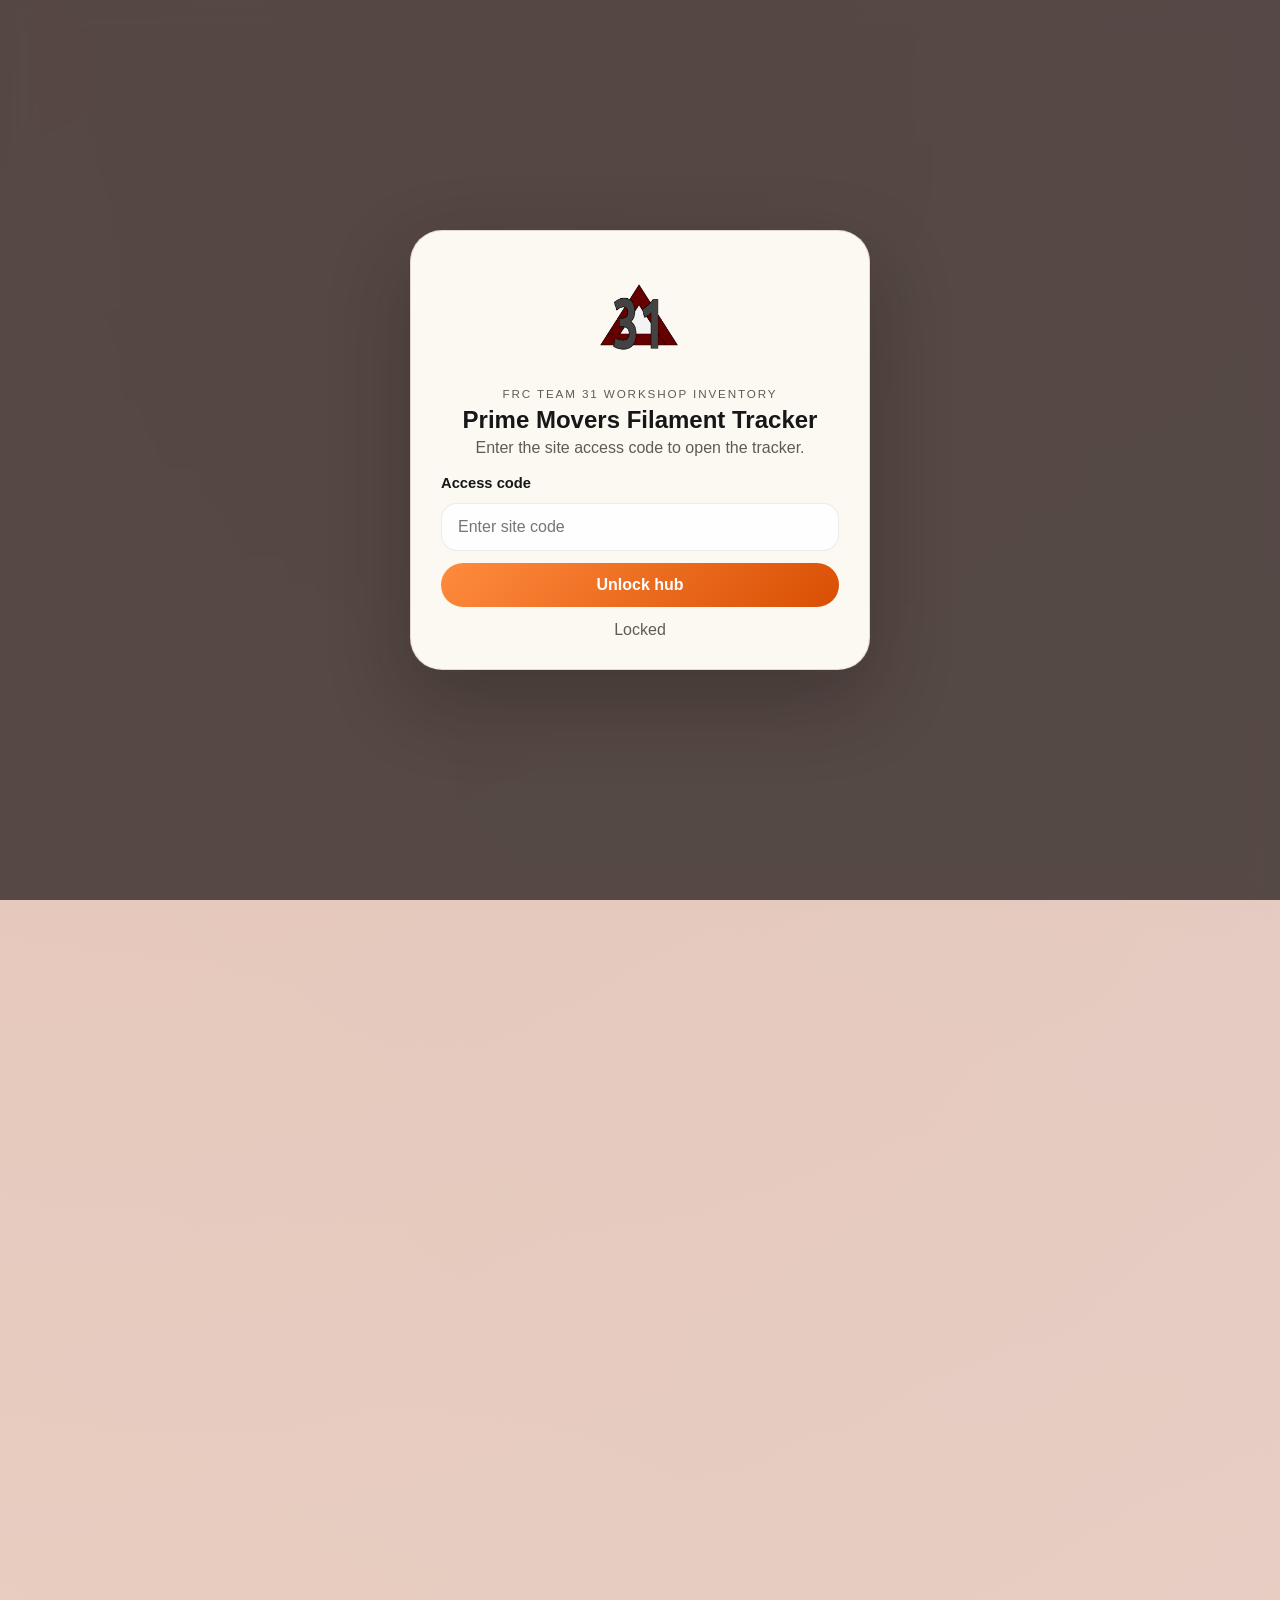
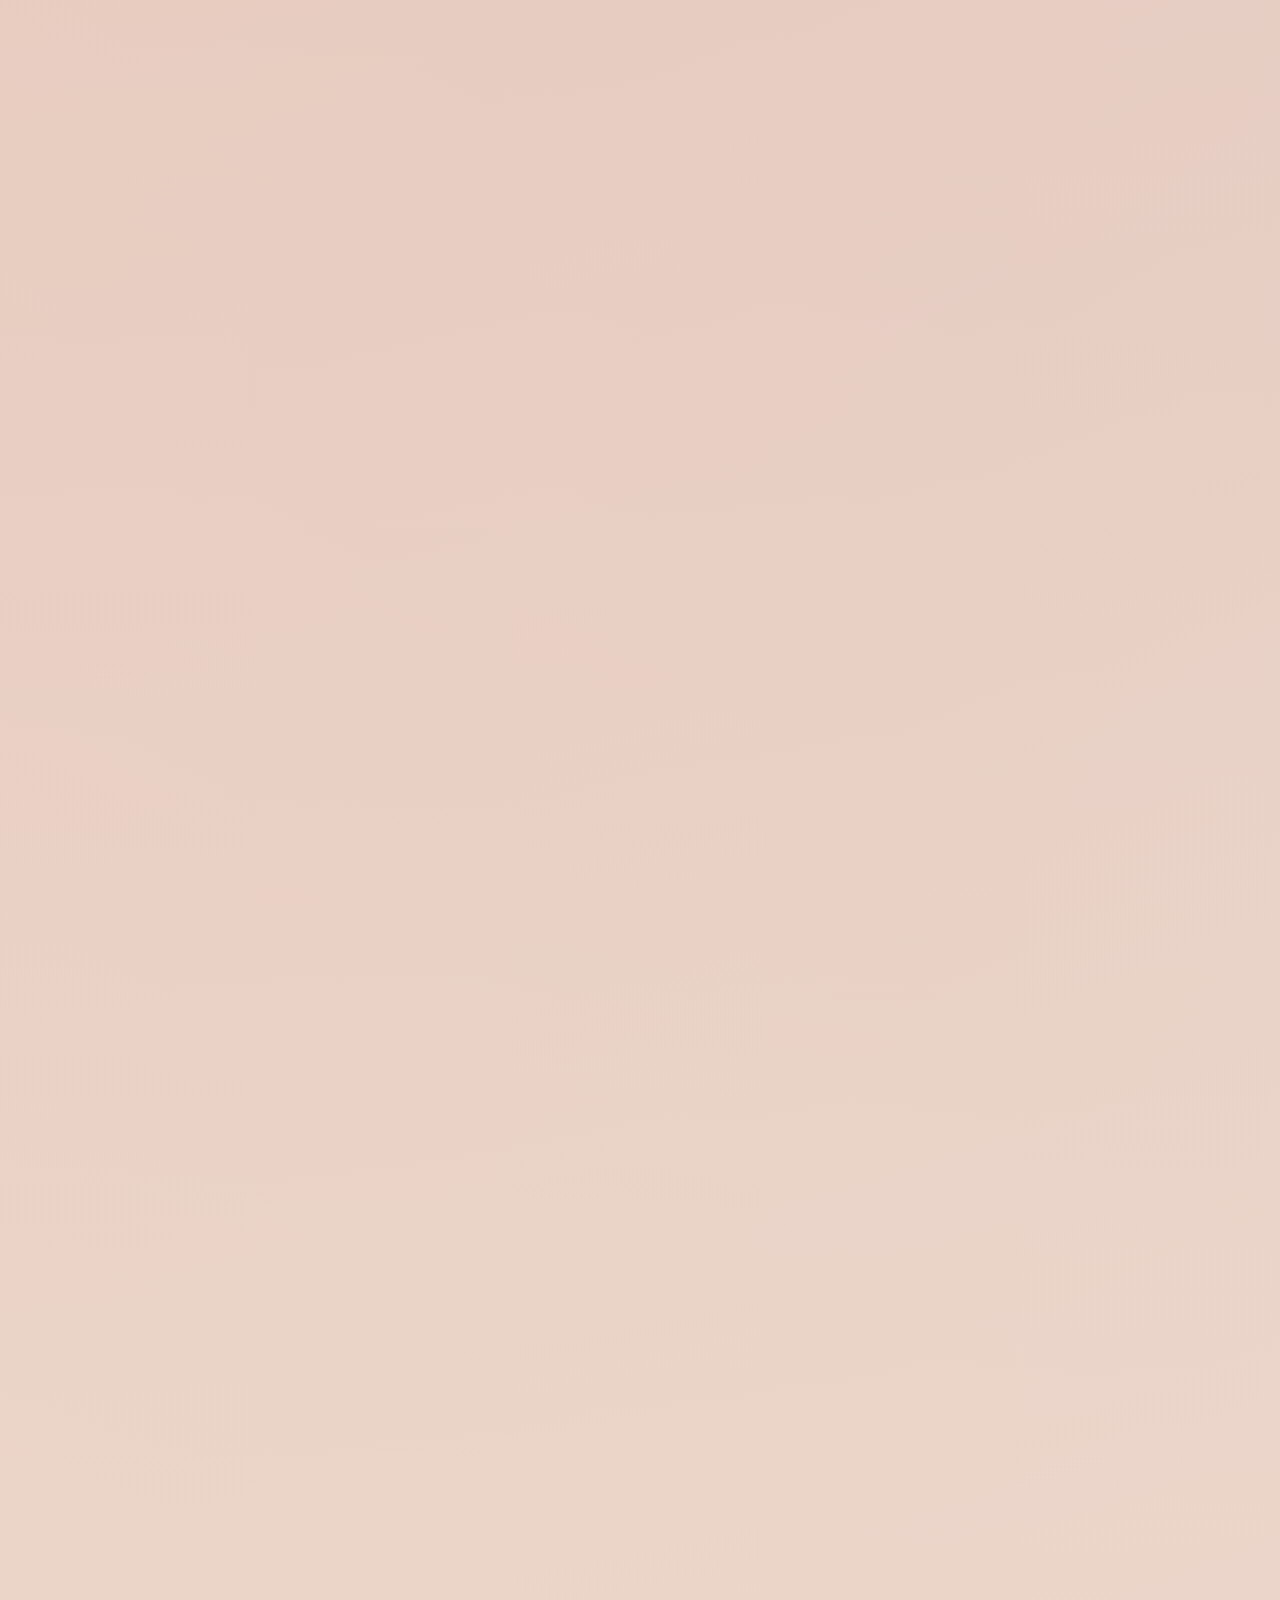
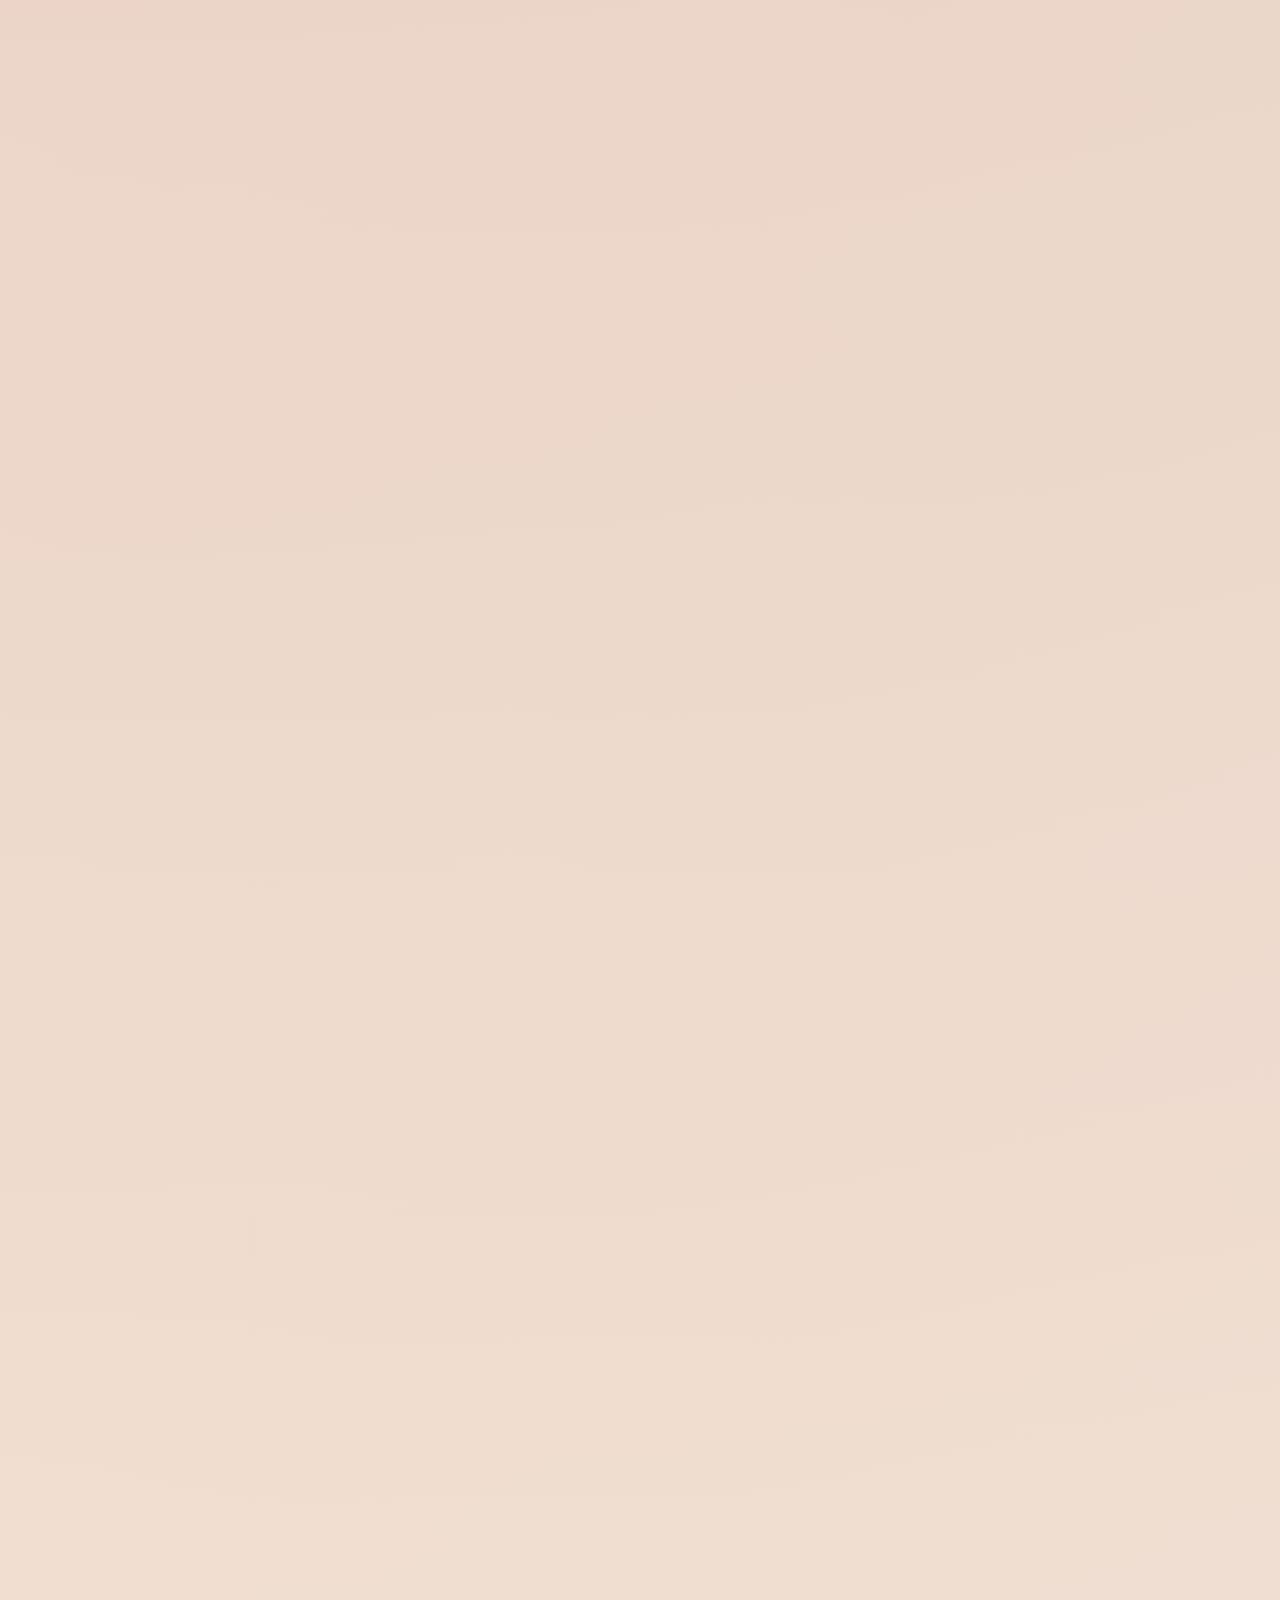
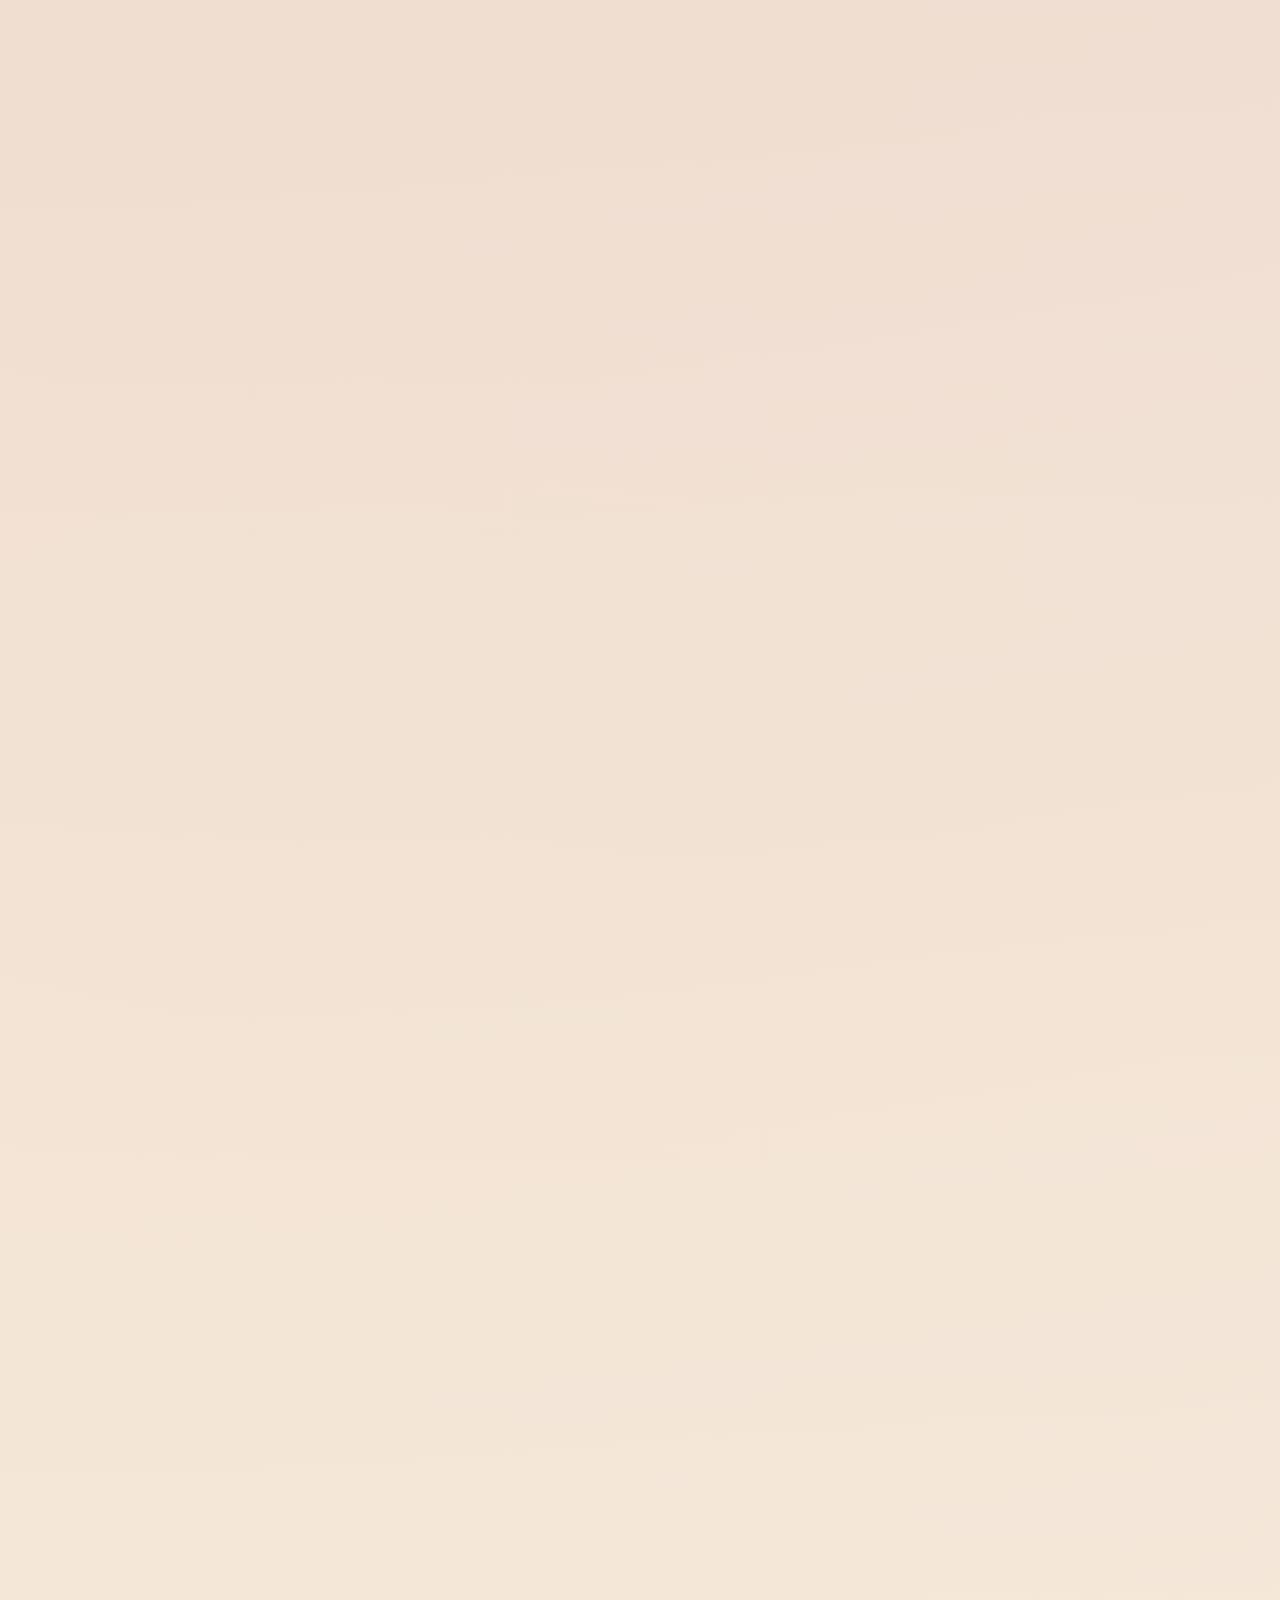
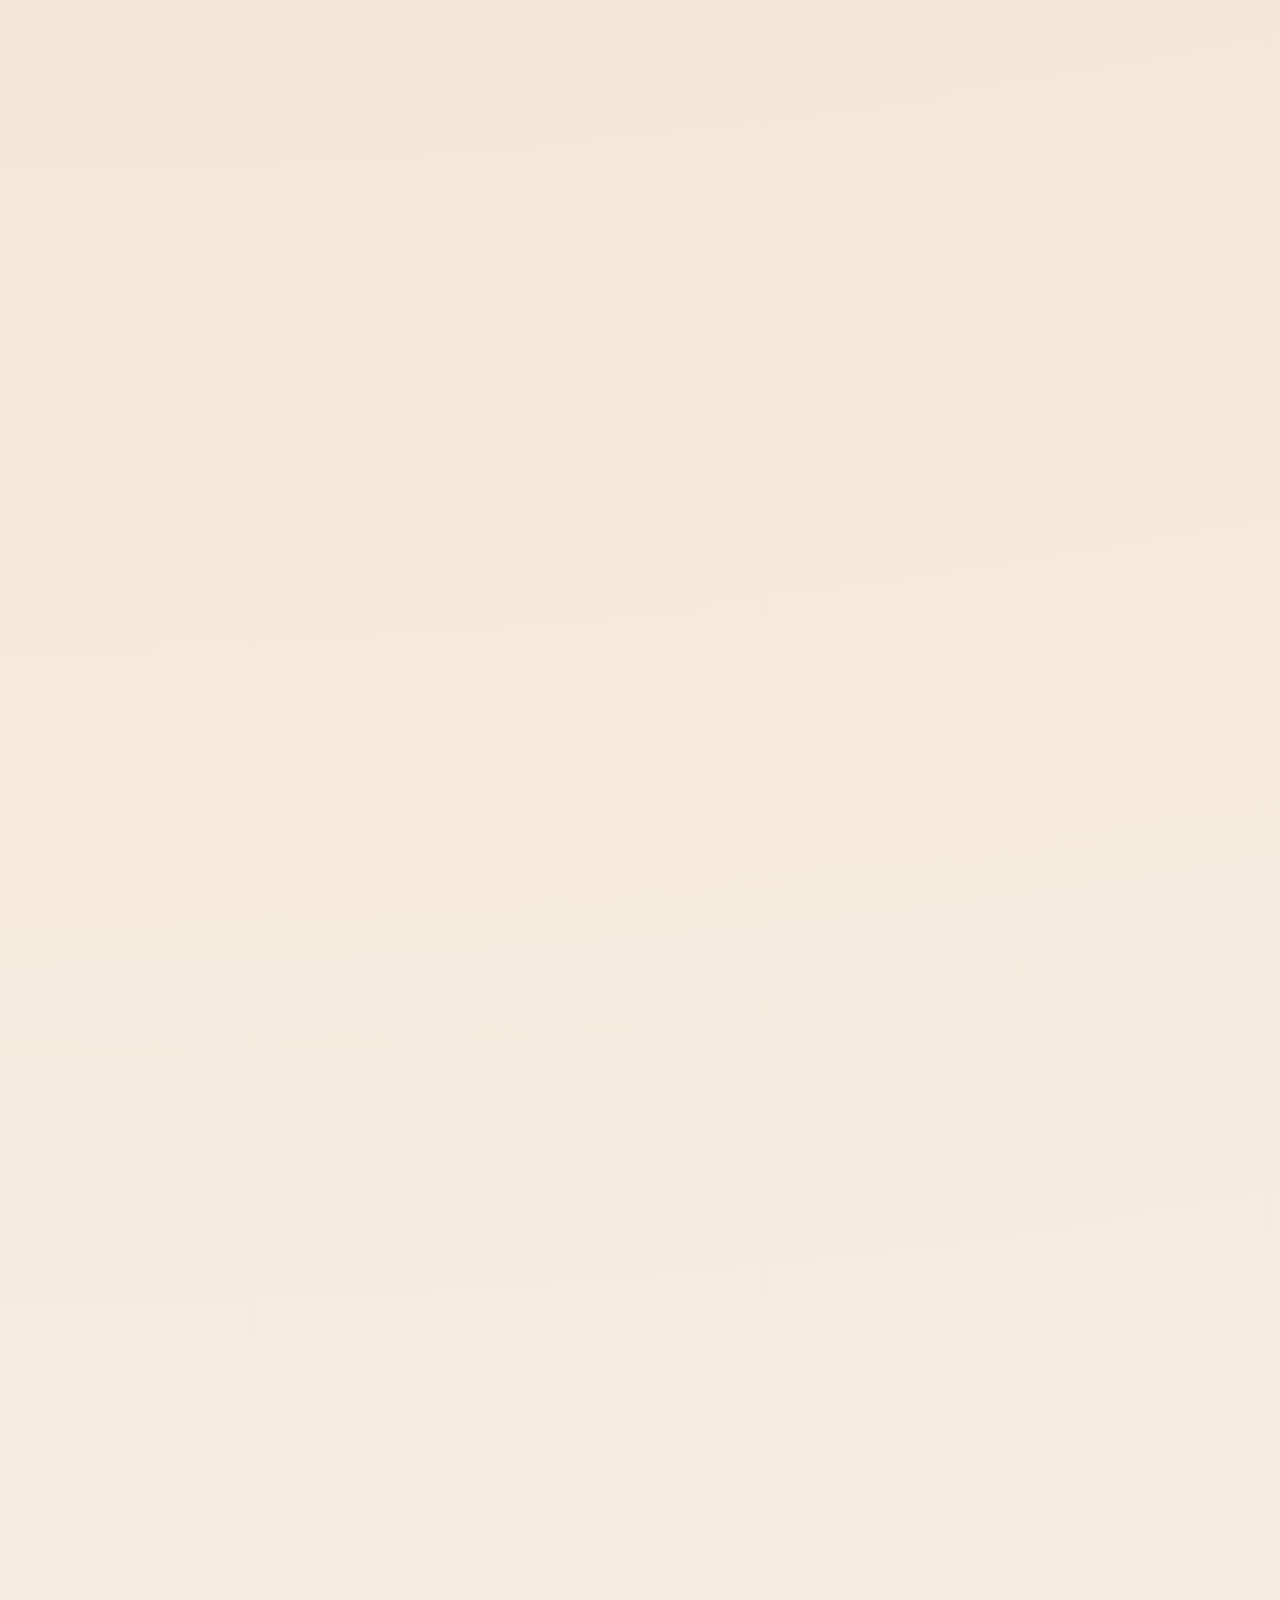
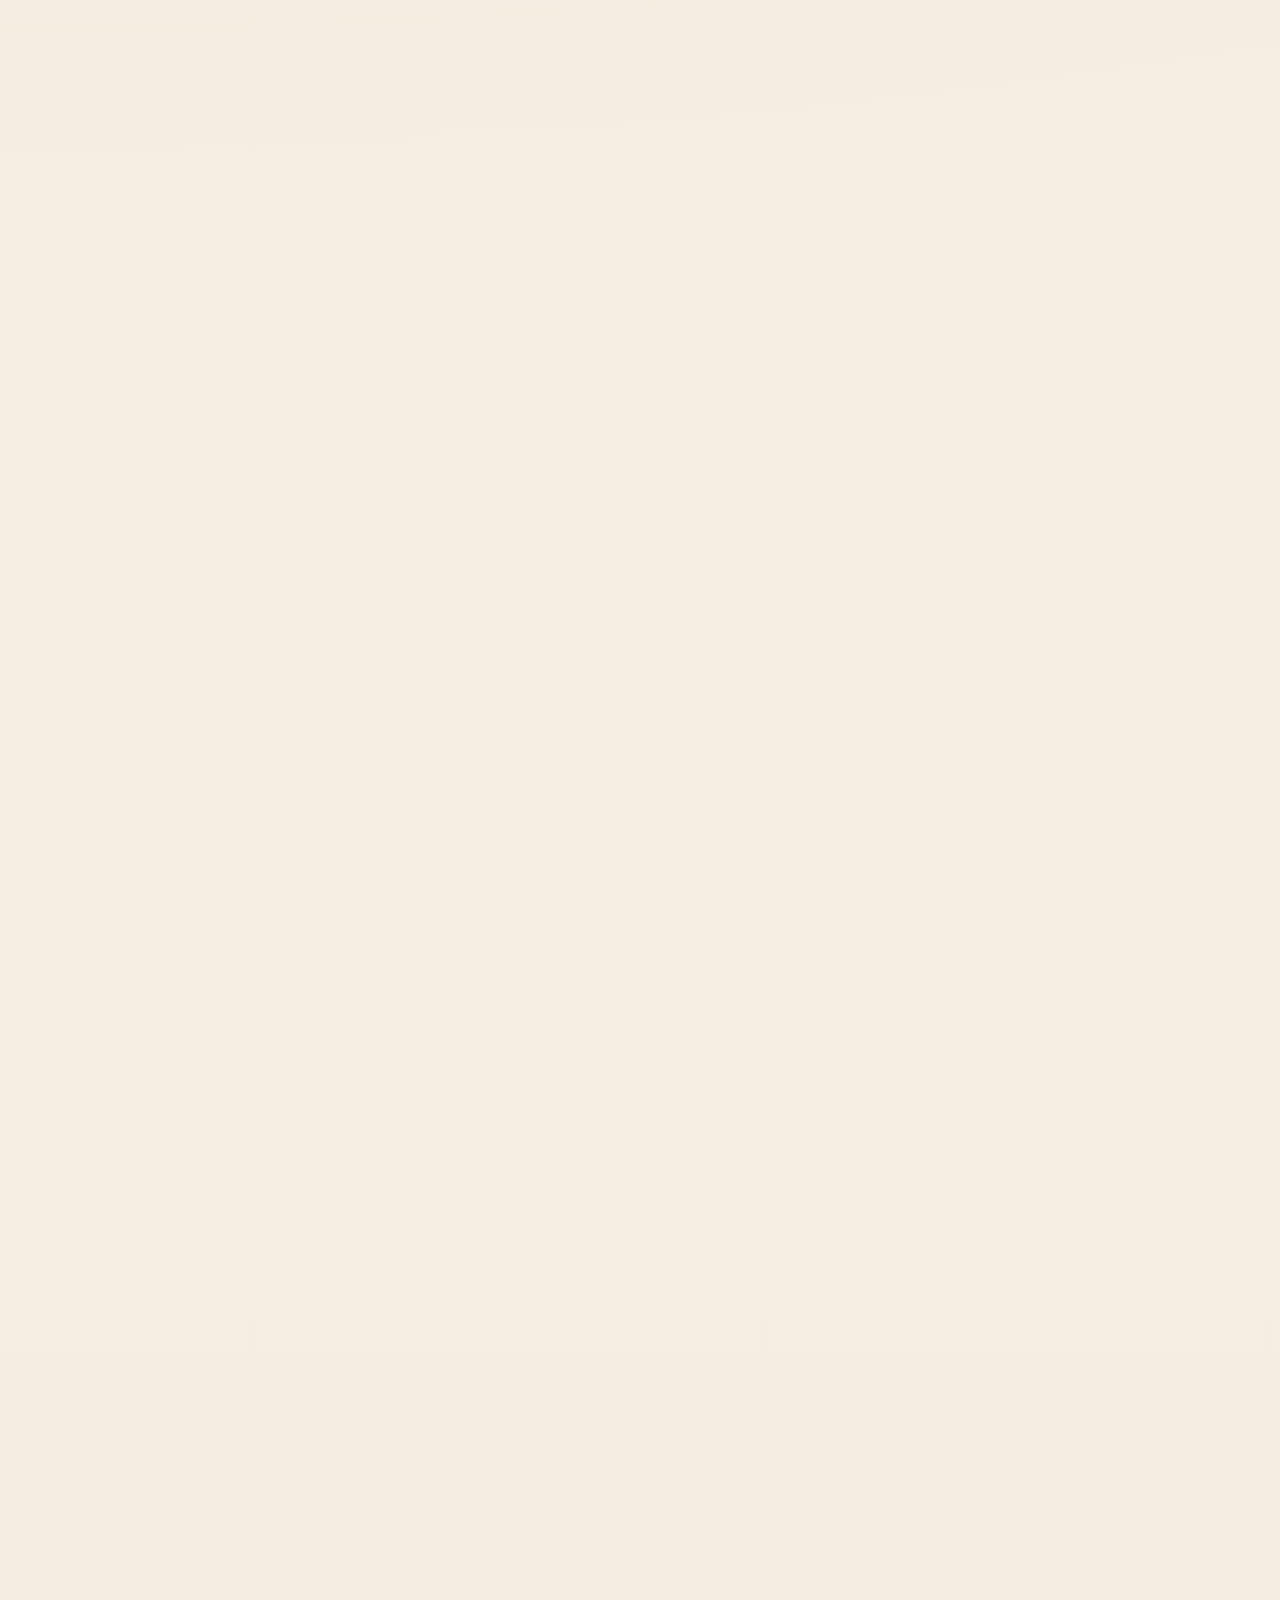
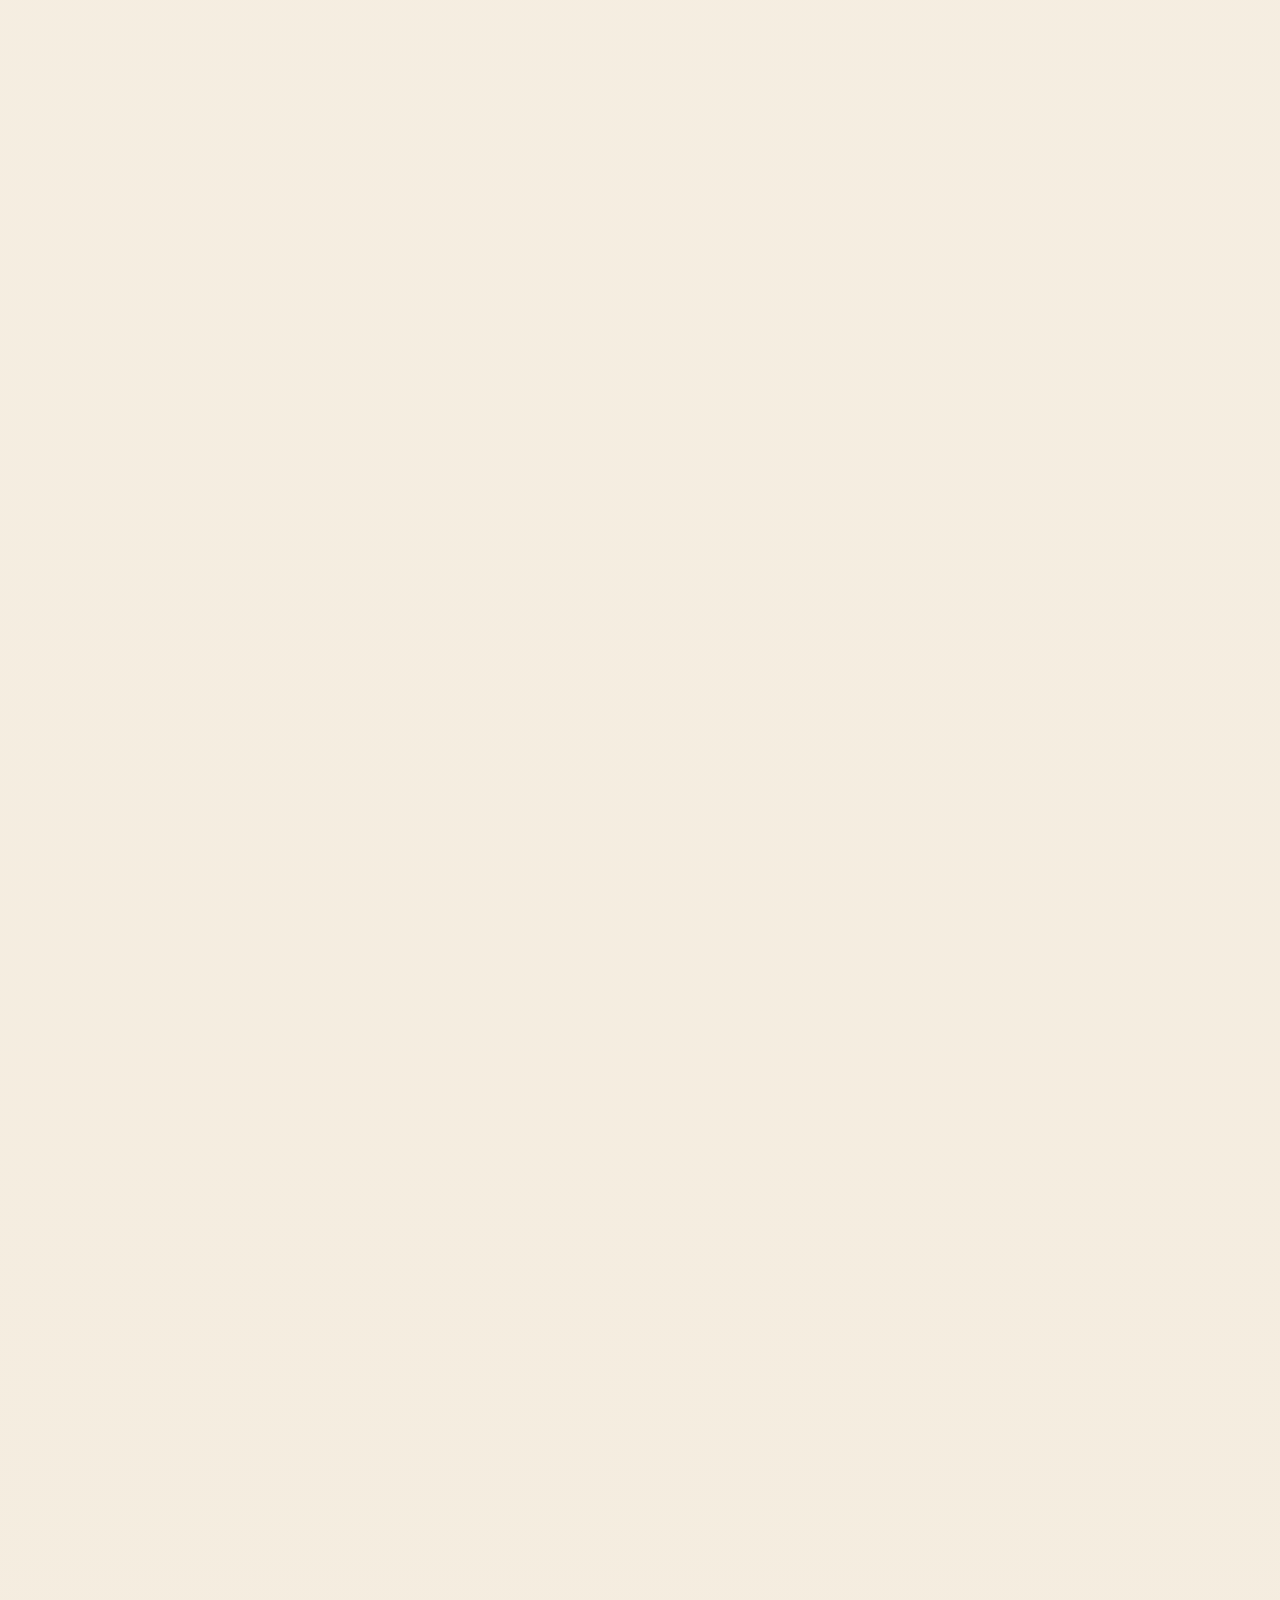
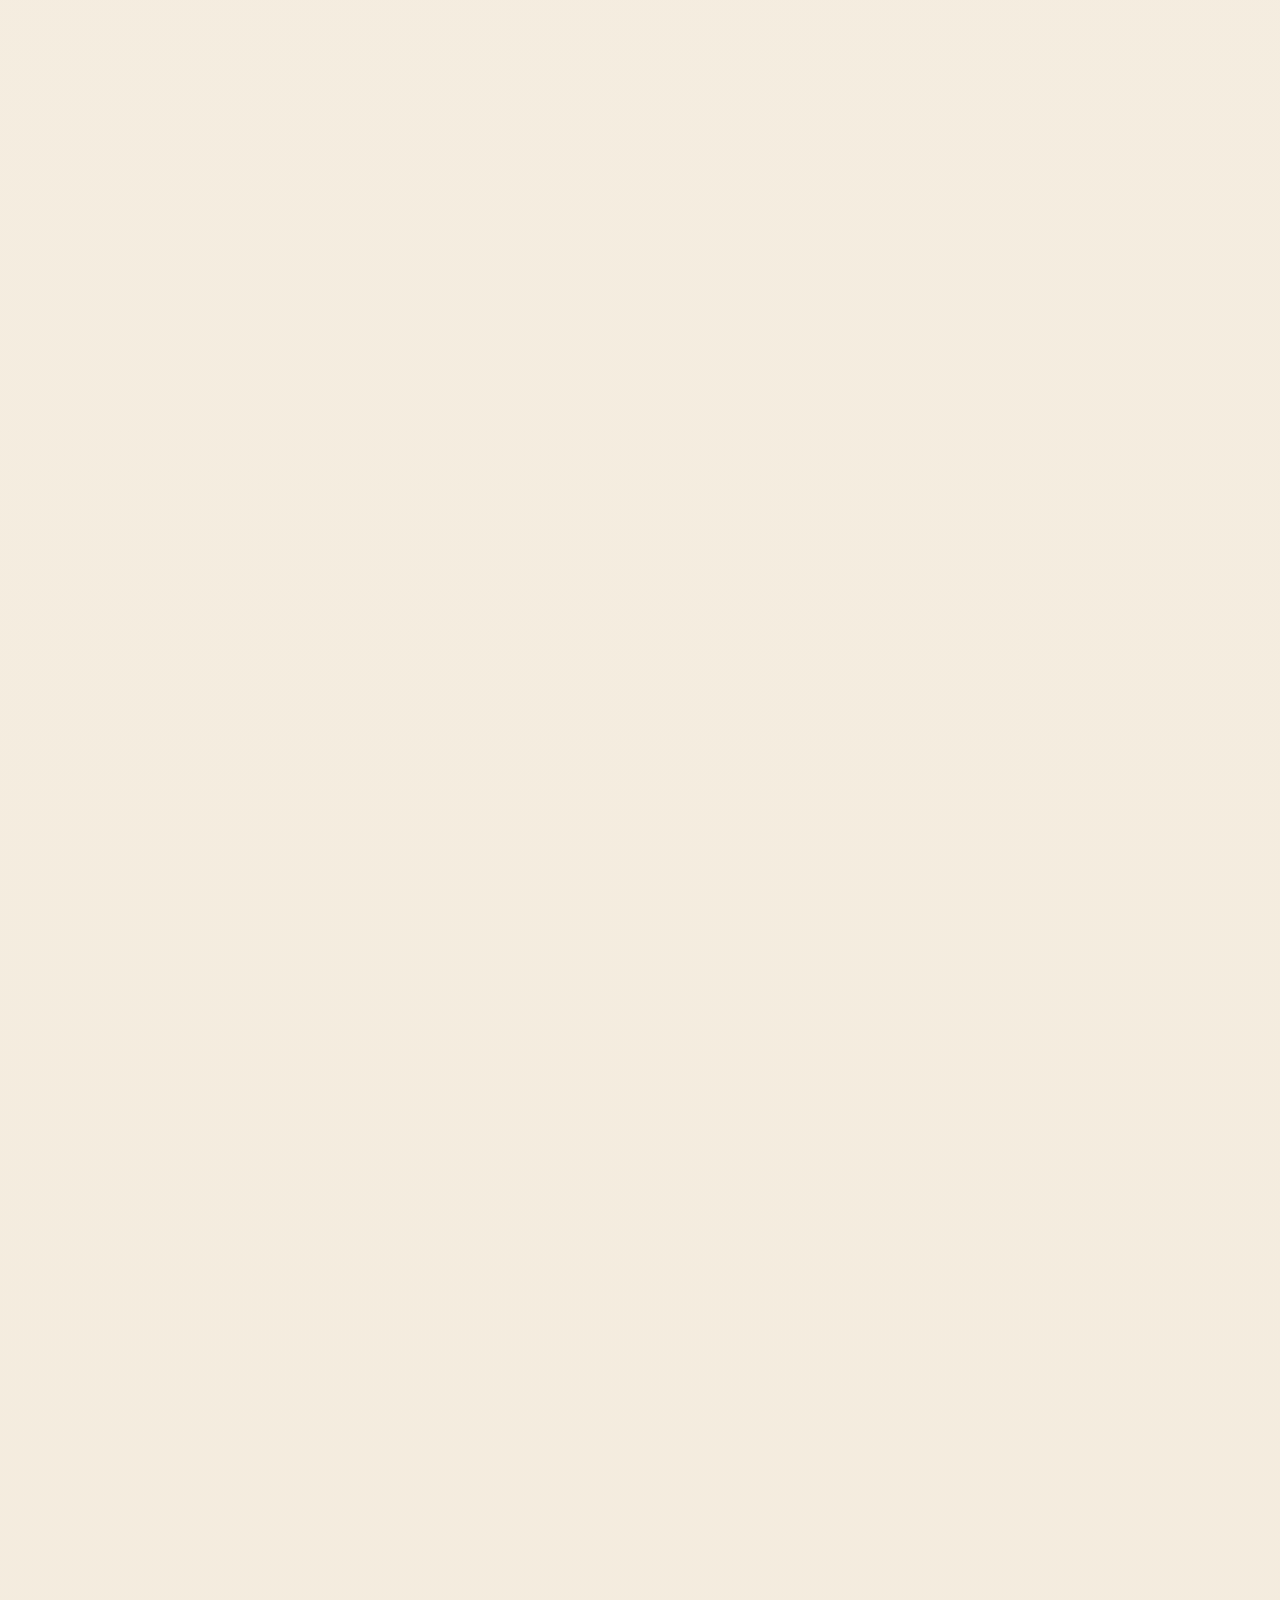
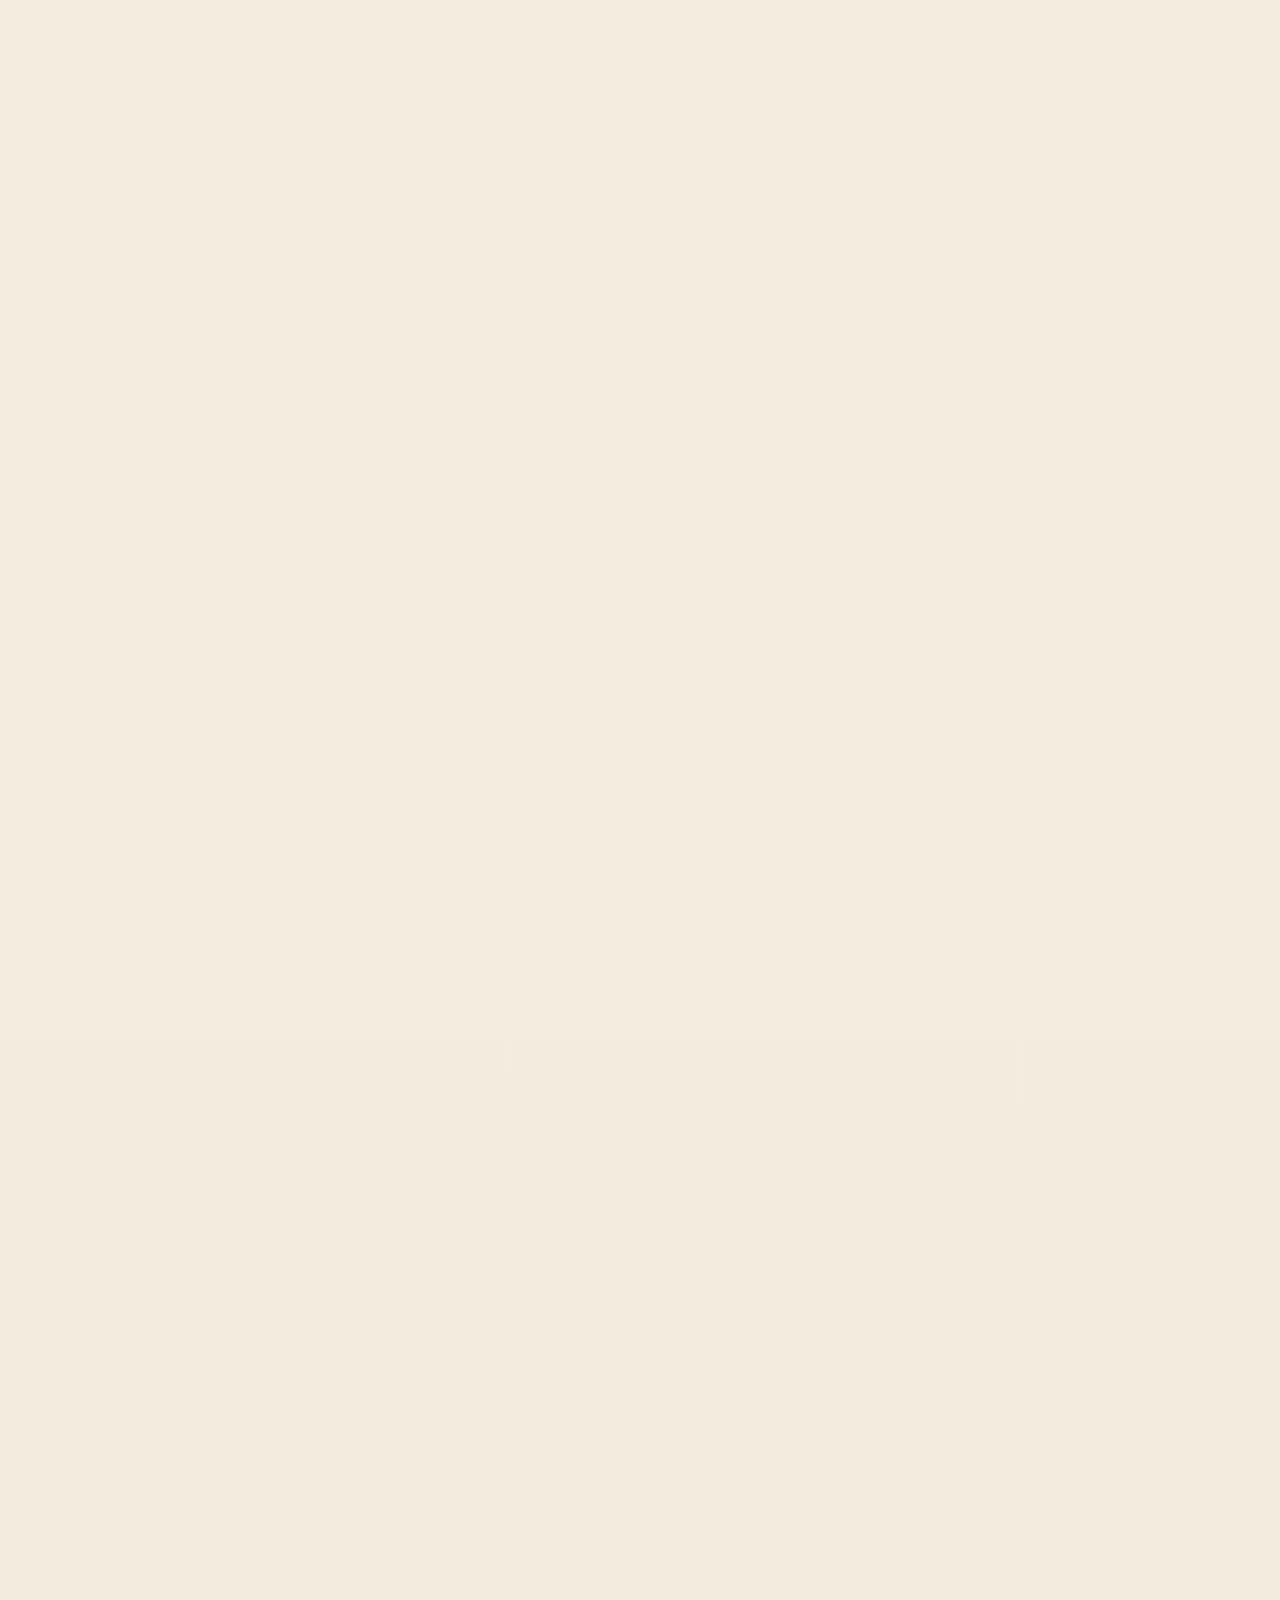
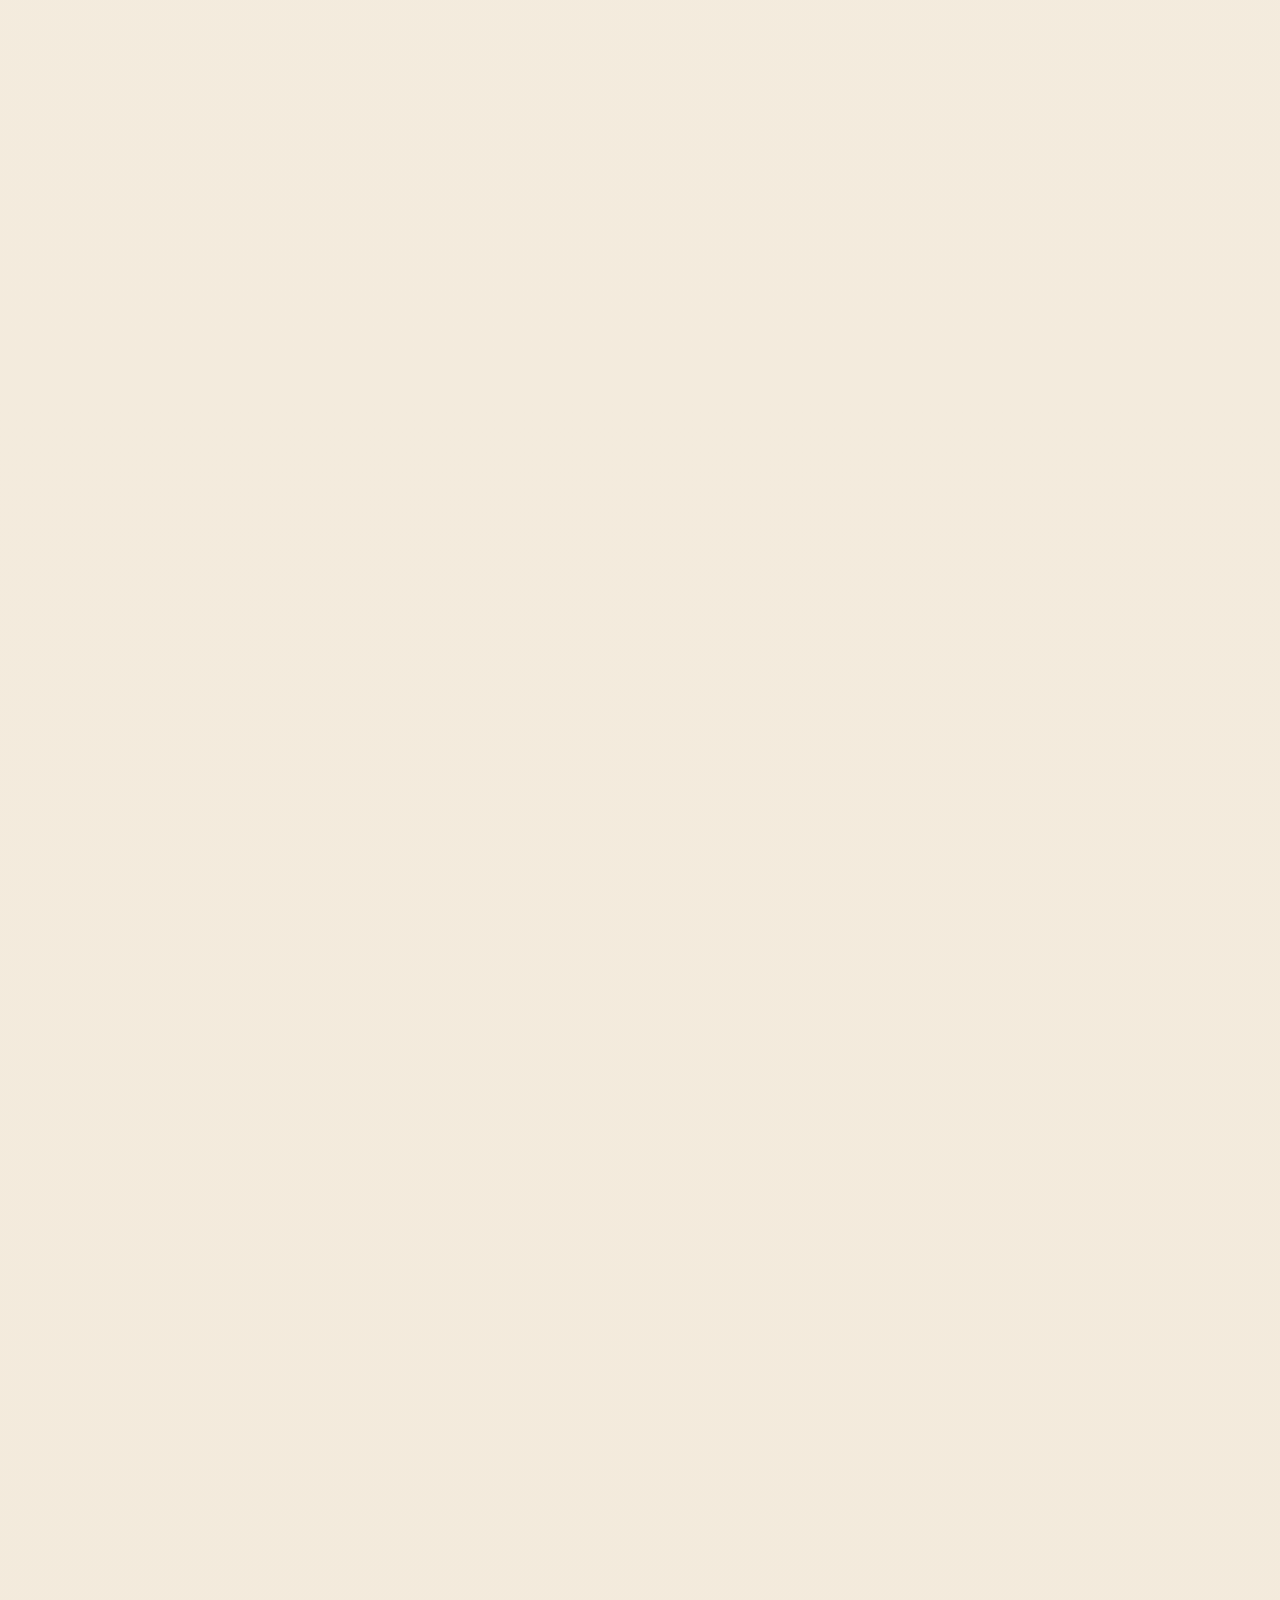
==== commit b8cf3ec0: "Add files via upload" ====
--- a/Filiment_Tracker/index.html
+++ b/Filiment_Tracker/index.html
@@ -3,10 +3,10 @@
 <head>
   <meta charset="UTF-8">
   <meta name="viewport" content="width=device-width, initial-scale=1.0">
-  <title>Prime Movers Ops Hub</title>
+  <title>Prime Movers Filament Tracker</title>
   <meta name="theme-color" content="#ffffff">
   <meta name="apple-mobile-web-app-capable" content="yes">
-  <meta name="apple-mobile-web-app-title" content="Ops Hub">
+  <meta name="apple-mobile-web-app-title" content="Filament Flow">
   <link rel="icon" type="image/png" href="app-icon.png">
   <link rel="apple-touch-icon" href="app-icon.png">
   <link rel="manifest" href="site.webmanifest">
@@ -27,9 +27,9 @@
     <div class="site-lock-screen" id="site-lock-screen" hidden>
       <div class="site-lock-card">
         <img class="site-lock-logo" src="team31-logo.png" alt="Team 31 logo">
-        <p class="eyebrow">FRC Team 31 Ops Hub</p>
-        <h2>Prime Movers Command</h2>
-        <p class="site-lock-copy">Enter the site access code to open the team hub.</p>
+        <p class="eyebrow">FRC Team 31 Workshop Inventory</p>
+        <h2>Prime Movers Filament Tracker</h2>
+        <p class="site-lock-copy">Enter the site access code to open the tracker.</p>
         <form class="site-lock-form" id="site-lock-form">
           <label for="site-lock-input">Access code</label>
           <input id="site-lock-input" type="password" inputmode="numeric" autocomplete="current-password" placeholder="Enter site code">
@@ -45,8 +45,8 @@
         <div class="topbar-brand">
           <img class="team-logo" src="team31-logo.png" alt="Team 31 logo">
           <div>
-          <p class="eyebrow">FRC Team 31 Ops Hub</p>
-          <h1>Prime Movers Command</h1>
+          <p class="eyebrow">FRC Team 31 Workshop Inventory</p>
+          <h1>Prime Movers Filament Tracker</h1>
           </div>
           </div>
           <div class="topbar-actions">
@@ -68,8 +68,6 @@
       <div class="hero-links">
         <a class="ghost-button action-link" id="spreadsheet-link" href="#" target="_blank" rel="noreferrer">Open Spreadsheet</a>
         <a class="ghost-button action-link" href="#scanner-section">Open QR scanner</a>
-        <a class="ghost-button action-link" href="#team-hq-section">Open Team HQ</a>
-        <a class="ghost-button action-link" href="#team-report-mode">Open report mode</a>
       </div>
       <div class="hero-grid">
         <section class="hero-copy">
@@ -77,8 +75,8 @@
             <img class="team-logo hero-logo" src="team31-logo.png" alt="Team 31 logo">
             <p class="hero-kicker">Jenks Prime Movers 31</p>
           </div>
-          <h2>Run inventory, team intel, and point-powered chaos control from one command center.</h2>
-          <p class="hero-text">This hub now doubles as a Team 31 operations board: filament catalog, room roster, reputation scoreboards, report mode, rewards, consequences, and the beginnings of a robotics app that can grow beyond the shop.</p>
+          <h2>Pick a spool, tap into the details, and keep Team 31 inventory clean and easy to use.</h2>
+          <p class="hero-text">Browse by material, color, brand, or storage location, see what is loaded on the printers, and keep the shop organized without digging through the spreadsheet.</p>
           <div class="search-panel">
             <label class="search-box" for="search-input">
               <span>Search inventory</span>
